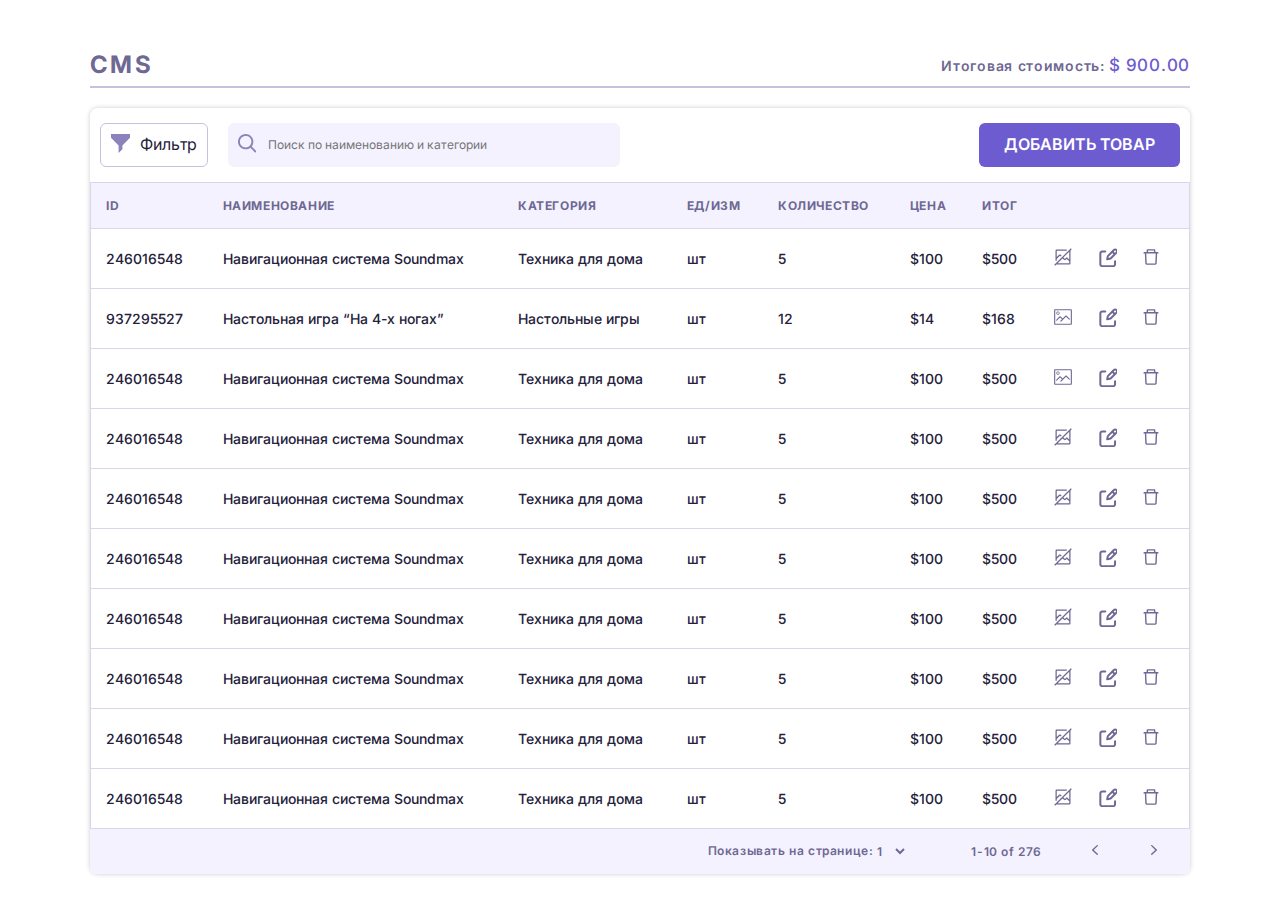
==== index.html @ dc7ff3de "add new files" ====
<!doctype html>
<html lang="ru">
<head>
  <meta charset="UTF-8">
  <meta name="viewport"
  content="width=device-width, user-scalable=no, initial-scale=1.0, maximum-scale=1.0, minimum-scale=1.0">
  <meta http-equiv="X-UA-Compatible" content="ie=edge">
	<link rel="preconnect" href="https://fonts.googleapis.com">
	<link rel="preconnect" href="https://fonts.gstatic.com" crossorigin>
	<link href="https://fonts.googleapis.com/css2?family=Inter:wght@600;700&display=swap" rel="stylesheet">
	<link rel="stylesheet" href="css/style.css">
  <title>Подготовительный урок - 4 модуль</title>
</head>
<body>
<!--Таблица------------------------------------------------------------------------>

	<div class="shell">
		<div class="shell__box">
		<div class="shell__wrapper">
			<h2 class="shell__title">CMS</h2>		
			<div class="summary__text">Итоговая стоимость: <span class="summary__cost">$ 900.00</span></div>
		</div>
		<div class="shell__line"></div>
		<div class="membrane">
			<div class="shell__control">
			<button type="button" class="shell__btn">
				<a href="#" class="shell__btn--link">
					<svg width="20" height="20" viewbox="0 0 20 20" fill="currentColor" xmlns="http://www.w3.org/2000/svg">
						<g clip-path="url(#clip0_1_62)">
						<path d="M12 12L20 4V0H0V4L8 12V20L12 16V12Z" fill="#8B83BA"/>
						</g>
						<defs>
						<clipPath id="clip0_1_62">
						<rect width="20" height="20" fill="white"/>
						</clipPath>
						</defs>
					</svg>			
				</a>
				<span class="shell__contol--text">Фильтр</span>
			</button>
			<div class="shell__search">
				<a href="#" class="shell__search--link">
					<svg width="20" height="20" viewbox="0 0 20 20" fill="currentColor" xmlns="http://www.w3.org/2000/svg">
						<path d="M13.4097 14.8822C11.7399 16.1799 9.63851 16.7922 7.53338 16.5942C5.42824 16.3963 3.47766 15.403 2.07881 13.8166C0.679961 12.2303 -0.0619809 10.1701 0.00405863 8.05565C0.0700982 5.94118 0.939153 3.9314 2.43427 2.43552C3.92939 0.939633 5.93814 0.0701341 8.05152 0.00406071C10.1649 -0.0620127 12.224 0.680308 13.8096 2.07987C15.3951 3.47944 16.3879 5.43102 16.5857 7.53723C16.7836 9.64345 16.1717 11.7459 14.8745 13.4166L19.6936 18.2201C20.1016 18.6267 20.1022 19.2872 19.695 19.6946C19.2878 20.1021 18.6273 20.1017 18.2204 19.6939L13.4201 14.8822H13.4097ZM8.31916 14.5495C9.13773 14.5495 9.94829 14.3882 10.7045 14.0748C11.4608 13.7614 12.148 13.302 12.7268 12.7229C13.3056 12.1438 13.7647 11.4563 14.078 10.6996C14.3913 9.94298 14.5525 9.13201 14.5525 8.31302C14.5525 7.49403 14.3913 6.68306 14.078 5.92641C13.7647 5.16976 13.3056 4.48225 12.7268 3.90314C12.148 3.32402 11.4608 2.86465 10.7045 2.55123C9.94829 2.23782 9.13773 2.07651 8.31916 2.07651C6.66598 2.07651 5.08051 2.73356 3.91153 3.90314C2.74256 5.07271 2.08583 6.659 2.08583 8.31302C2.08583 9.96705 2.74256 11.5533 3.91153 12.7229C5.08051 13.8925 6.66598 14.5495 8.31916 14.5495Z" fill="#8B83BA"/>
					</svg>
						
				</a>
				<input type="text" class="shell__input" placeholder="Поиск по наименованию и категории">
			</div>
		<button type="button" class="summary__button">Добавить товар</button>
		</div>
		<div class="overflow">
			<table class="table" cellpadding="15px">
				<thead>
					<tr>
						<th>ID</th>
						<th>Наименование</th>
						<th>Категория</th>
						<th>ед/изм</th>
						<th>количество</th>
						<th>цена</th>
						<th>ИТОГ</th>
						<th></th>
					</tr>
				</thead>
				<tbody>
					<tr>
						<td>246016548</td>
						<td>Навигационная система Soundmax</td>
						<td>Техника для дома</td>
						<td>шт</td>
						<td>5</td>
						<td>$100</td>
						<td>$500</td>
						<td>
						<button type="button" class="settings">
							<svg width="20" height="20" viewbox="0 0 20 20" fill="currentColor" xmlns="http://www.w3.org/2000/svg" class="svg-color">
								<path d="M18.75 2.13375L17.8663 1.25L1.25 17.8663L2.13375 18.75L3.38375 17.5H16.25C16.5814 17.4995 16.899 17.3676 17.1333 17.1333C17.3676 16.899 17.4995 16.5814 17.5 16.25V3.38375L18.75 2.13375ZM16.25 16.25H4.63375L9.50437 11.3794L10.9913 12.8663C11.2257 13.1006 11.5435 13.2322 11.875 13.2322C12.2065 13.2322 12.5243 13.1006 12.7587 12.8663L13.75 11.875L16.25 14.3731V16.25ZM16.25 12.605L14.6337 10.9888C14.3993 10.7544 14.0815 10.6228 13.75 10.6228C13.4185 10.6228 13.1007 10.7544 12.8663 10.9888L11.875 11.98L10.3894 10.4944L16.25 4.63375V12.605Z" />
								<path d="M3.75 13.75V11.875L6.875 8.75187L7.73313 9.61062L8.61812 8.72563L7.75875 7.86625C7.52434 7.63191 7.20646 7.50027 6.875 7.50027C6.54354 7.50027 6.22566 7.63191 5.99125 7.86625L3.75 10.1075V3.75H13.75V2.5H3.75C3.41858 2.50033 3.10083 2.63213 2.86648 2.86648C2.63213 3.10083 2.50033 3.41858 2.5 3.75V13.75H3.75Z"/>
							</svg>
						</button>
						<button type="button" class="settings">
							<svg width="20" height="20" viewbox="0 0 20 20" fill="none" xmlns="http://www.w3.org/2000/svg" class="svg-color">
								<g clip-path="url(#clip0_2020_14)">
								<path d="M15.5629 4.86078L17.6394 6.93629L15.5629 4.86078ZM16.8982 3.03233L11.2834 8.64709C10.9933 8.9368 10.7955 9.3059 10.7148 9.70789L10.1962 12.304L12.7923 11.7844C13.1942 11.704 13.5629 11.5069 13.8531 11.2167L19.4678 5.60196C19.6366 5.43324 19.7704 5.23293 19.8617 5.01248C19.953 4.79203 20 4.55576 20 4.31714C20 4.07853 19.953 3.84225 19.8617 3.6218C19.7704 3.40136 19.6366 3.20105 19.4678 3.03233C19.2991 2.8636 19.0988 2.72976 18.8784 2.63845C18.6579 2.54714 18.4216 2.50014 18.183 2.50014C17.9444 2.50014 17.7081 2.54714 17.4877 2.63845C17.2672 2.72976 17.0669 2.8636 16.8982 3.03233V3.03233Z" stroke="#6E6893" stroke-width="2" stroke-linecap="round" stroke-linejoin="round"/>
								<path d="M18.0394 14.2648V17.206C18.0394 17.726 17.8328 18.2248 17.4651 18.5925C17.0973 18.9602 16.5986 19.1668 16.0786 19.1668H5.29415C4.77411 19.1668 4.27537 18.9602 3.90765 18.5925C3.53993 18.2248 3.33334 17.726 3.33334 17.206V6.42157C3.33334 5.90154 3.53993 5.4028 3.90765 5.03508C4.27537 4.66735 4.77411 4.46077 5.29415 4.46077H8.23535" stroke="#6E6893" stroke-width="2" stroke-linecap="round" stroke-linejoin="round"/>
								</g>
								<defs>
								<clipPath id="clip0_2020_14">
								<rect width="20" height="20" fill="white"/>
								</clipPath>
								</defs>
								</svg>
								
						</button>
						<button type="button" class="settings">
						<svg width="20" height="20" viewbox="0 0 20 20" fill="none" xmlns="http://www.w3.org/2000/svg">
							<path d="M7.03125 3.59375H6.875C6.96094 3.59375 7.03125 3.52344 7.03125 3.4375V3.59375H12.9688V3.4375C12.9688 3.52344 13.0391 3.59375 13.125 3.59375H12.9688V5H14.375V3.4375C14.375 2.74805 13.8145 2.1875 13.125 2.1875H6.875C6.18555 2.1875 5.625 2.74805 5.625 3.4375V5H7.03125V3.59375ZM16.875 5H3.125C2.7793 5 2.5 5.2793 2.5 5.625V6.25C2.5 6.33594 2.57031 6.40625 2.65625 6.40625H3.83594L4.31836 16.6211C4.34961 17.2871 4.90039 17.8125 5.56641 17.8125H14.4336C15.1016 17.8125 15.6504 17.2891 15.6816 16.6211L16.1641 6.40625H17.3438C17.4297 6.40625 17.5 6.33594 17.5 6.25V5.625C17.5 5.2793 17.2207 5 16.875 5ZM14.2832 16.4062H5.7168L5.24414 6.40625H14.7559L14.2832 16.4062Z" fill="#6E6893"/>
						</svg>	
						</button>								
						</td>
					</tr>
					<tr>
						<td>937295527</td>
						<td>Настольная игра “На 4-х ногах”</td>
						<td>Настольные игры</td>
						<td>шт</td>
						<td>12</td>
						<td>$14</td>
						<td>$168</td>
						<td>
							<button type="button" class="settings">
								<svg width="20" height="20" viewbox="0 0 20 20" fill="currentColor" xmlns="http://www.w3.org/2000/svg" class="svg-color">
									<path d="M17.7778 2.22223H2.22223C1.92754 2.22223 1.64493 2.33929 1.43655 2.54767C1.22818 2.75604 1.11111 3.03866 1.11111 3.33334V16.6667C1.11111 16.9614 1.22818 17.244 1.43655 17.4523C1.64493 17.6607 1.92754 17.7778 2.22223 17.7778H17.7778C18.0725 17.7778 18.3551 17.6607 18.5635 17.4523C18.7718 17.244 18.8889 16.9614 18.8889 16.6667V3.33334C18.8889 3.03866 18.7718 2.75604 18.5635 2.54767C18.3551 2.33929 18.0725 2.22223 17.7778 2.22223ZM2.22223 16.6667V3.33334H17.7778V16.6667H2.22223Z"/>
									<path d="M4.95555 7.77778C5.28518 7.77778 5.60741 7.68003 5.8815 7.49689C6.15558 7.31376 6.3692 7.05346 6.49535 6.74892C6.62149 6.44437 6.6545 6.10926 6.59019 5.78596C6.52588 5.46266 6.36715 5.16569 6.13406 4.9326C5.90097 4.69951 5.604 4.54078 5.2807 4.47647C4.9574 4.41216 4.62228 4.44516 4.31774 4.57131C4.0132 4.69746 3.7529 4.91108 3.56976 5.18516C3.38663 5.45924 3.28888 5.78147 3.28888 6.11111C3.28888 6.55314 3.46447 6.97706 3.77703 7.28962C4.0896 7.60218 4.51352 7.77778 4.95555 7.77778ZM4.95555 5.22222C5.13158 5.22112 5.30399 5.27232 5.45089 5.36932C5.5978 5.46632 5.71259 5.60476 5.78072 5.76708C5.84885 5.9294 5.86725 6.1083 5.83358 6.28109C5.79992 6.45389 5.7157 6.61279 5.59161 6.73766C5.46752 6.86253 5.30915 6.94774 5.13657 6.98249C4.96399 7.01724 4.78498 6.99997 4.62223 6.93285C4.45949 6.86574 4.32033 6.75182 4.22241 6.60552C4.12449 6.45923 4.07222 6.28715 4.07221 6.11111C4.07367 5.87729 4.1672 5.65345 4.33255 5.48811C4.49789 5.32277 4.72172 5.22923 4.95555 5.22778V5.22222Z"/>
									<path d="M12.6555 8.53889L9.65555 11.5389L7.43332 9.31666C7.32923 9.21319 7.18843 9.15511 7.04166 9.15511C6.89489 9.15511 6.75408 9.21319 6.64999 9.31666L3.28888 12.7222V14.2944L7.0611 10.5222L8.88888 12.3222L6.80555 14.4056H8.33332L13.0278 9.71111L16.6667 13.3333V11.7667L13.4389 8.53889C13.3348 8.43541 13.194 8.37733 13.0472 8.37733C12.9004 8.37733 12.7596 8.43541 12.6555 8.53889Z"/>
									</svg>
									
						</button>
						<button type="button" class="settings">
							<svg width="20" height="20" viewbox="0 0 20 20" fill="none" xmlns="http://www.w3.org/2000/svg">
								<g clip-path="url(#clip0_2020_14)">
								<path d="M15.5629 4.86078L17.6394 6.93629L15.5629 4.86078ZM16.8982 3.03233L11.2834 8.64709C10.9933 8.9368 10.7955 9.3059 10.7148 9.70789L10.1962 12.304L12.7923 11.7844C13.1942 11.704 13.5629 11.5069 13.8531 11.2167L19.4678 5.60196C19.6366 5.43324 19.7704 5.23293 19.8617 5.01248C19.953 4.79203 20 4.55576 20 4.31714C20 4.07853 19.953 3.84225 19.8617 3.6218C19.7704 3.40136 19.6366 3.20105 19.4678 3.03233C19.2991 2.8636 19.0988 2.72976 18.8784 2.63845C18.6579 2.54714 18.4216 2.50014 18.183 2.50014C17.9444 2.50014 17.7081 2.54714 17.4877 2.63845C17.2672 2.72976 17.0669 2.8636 16.8982 3.03233V3.03233Z" stroke="#6E6893" stroke-width="2" stroke-linecap="round" stroke-linejoin="round"/>
								<path d="M18.0394 14.2648V17.206C18.0394 17.726 17.8328 18.2248 17.4651 18.5925C17.0973 18.9602 16.5986 19.1668 16.0786 19.1668H5.29415C4.77411 19.1668 4.27537 18.9602 3.90765 18.5925C3.53993 18.2248 3.33334 17.726 3.33334 17.206V6.42157C3.33334 5.90154 3.53993 5.4028 3.90765 5.03508C4.27537 4.66735 4.77411 4.46077 5.29415 4.46077H8.23535" stroke="#6E6893" stroke-width="2" stroke-linecap="round" stroke-linejoin="round"/>
								</g>
								<defs>
								<clipPath id="clip0_2020_14">
								<rect width="20" height="20" fill="white"/>
								</clipPath>
								</defs>
								</svg>
								
						</button>
						<button type="button" class="settings">
						<svg width="20" height="20" viewbox="0 0 20 20" fill="none" xmlns="http://www.w3.org/2000/svg">
							<path d="M7.03125 3.59375H6.875C6.96094 3.59375 7.03125 3.52344 7.03125 3.4375V3.59375H12.9688V3.4375C12.9688 3.52344 13.0391 3.59375 13.125 3.59375H12.9688V5H14.375V3.4375C14.375 2.74805 13.8145 2.1875 13.125 2.1875H6.875C6.18555 2.1875 5.625 2.74805 5.625 3.4375V5H7.03125V3.59375ZM16.875 5H3.125C2.7793 5 2.5 5.2793 2.5 5.625V6.25C2.5 6.33594 2.57031 6.40625 2.65625 6.40625H3.83594L4.31836 16.6211C4.34961 17.2871 4.90039 17.8125 5.56641 17.8125H14.4336C15.1016 17.8125 15.6504 17.2891 15.6816 16.6211L16.1641 6.40625H17.3438C17.4297 6.40625 17.5 6.33594 17.5 6.25V5.625C17.5 5.2793 17.2207 5 16.875 5ZM14.2832 16.4062H5.7168L5.24414 6.40625H14.7559L14.2832 16.4062Z" fill="#6E6893"/>
						</svg>
							
						</button>		
						</td>
					</tr>
					<tr>
						<td>246016548</td>
						<td>Навигационная система Soundmax</td>
						<td>Техника для дома</td>
						<td>шт</td>
						<td>5</td>
						<td>$100</td>
						<td>$500</td>
						<td>
						<button type="button" class="settings">
								<svg width="20" height="20" viewbox="0 0 20 20" fill="currentColor" xmlns="http://www.w3.org/2000/svg" class="svg-color">
									<path d="M17.7778 2.22223H2.22223C1.92754 2.22223 1.64493 2.33929 1.43655 2.54767C1.22818 2.75604 1.11111 3.03866 1.11111 3.33334V16.6667C1.11111 16.9614 1.22818 17.244 1.43655 17.4523C1.64493 17.6607 1.92754 17.7778 2.22223 17.7778H17.7778C18.0725 17.7778 18.3551 17.6607 18.5635 17.4523C18.7718 17.244 18.8889 16.9614 18.8889 16.6667V3.33334C18.8889 3.03866 18.7718 2.75604 18.5635 2.54767C18.3551 2.33929 18.0725 2.22223 17.7778 2.22223ZM2.22223 16.6667V3.33334H17.7778V16.6667H2.22223Z"/>
									<path d="M4.95555 7.77778C5.28518 7.77778 5.60741 7.68003 5.8815 7.49689C6.15558 7.31376 6.3692 7.05346 6.49535 6.74892C6.62149 6.44437 6.6545 6.10926 6.59019 5.78596C6.52588 5.46266 6.36715 5.16569 6.13406 4.9326C5.90097 4.69951 5.604 4.54078 5.2807 4.47647C4.9574 4.41216 4.62228 4.44516 4.31774 4.57131C4.0132 4.69746 3.7529 4.91108 3.56976 5.18516C3.38663 5.45924 3.28888 5.78147 3.28888 6.11111C3.28888 6.55314 3.46447 6.97706 3.77703 7.28962C4.0896 7.60218 4.51352 7.77778 4.95555 7.77778ZM4.95555 5.22222C5.13158 5.22112 5.30399 5.27232 5.45089 5.36932C5.5978 5.46632 5.71259 5.60476 5.78072 5.76708C5.84885 5.9294 5.86725 6.1083 5.83358 6.28109C5.79992 6.45389 5.7157 6.61279 5.59161 6.73766C5.46752 6.86253 5.30915 6.94774 5.13657 6.98249C4.96399 7.01724 4.78498 6.99997 4.62223 6.93285C4.45949 6.86574 4.32033 6.75182 4.22241 6.60552C4.12449 6.45923 4.07222 6.28715 4.07221 6.11111C4.07367 5.87729 4.1672 5.65345 4.33255 5.48811C4.49789 5.32277 4.72172 5.22923 4.95555 5.22778V5.22222Z"/>
									<path d="M12.6555 8.53889L9.65555 11.5389L7.43332 9.31666C7.32923 9.21319 7.18843 9.15511 7.04166 9.15511C6.89489 9.15511 6.75408 9.21319 6.64999 9.31666L3.28888 12.7222V14.2944L7.0611 10.5222L8.88888 12.3222L6.80555 14.4056H8.33332L13.0278 9.71111L16.6667 13.3333V11.7667L13.4389 8.53889C13.3348 8.43541 13.194 8.37733 13.0472 8.37733C12.9004 8.37733 12.7596 8.43541 12.6555 8.53889Z"/>
									</svg>
									
						</button>
						<button type="button" class="settings">
							<svg width="20" height="20" viewBox="0 0 20 20" fill="none" xmlns="http://www.w3.org/2000/svg">
								<g clip-path="url(#clip0_2020_14)">
								<path d="M15.5629 4.86078L17.6394 6.93629L15.5629 4.86078ZM16.8982 3.03233L11.2834 8.64709C10.9933 8.9368 10.7955 9.3059 10.7148 9.70789L10.1962 12.304L12.7923 11.7844C13.1942 11.704 13.5629 11.5069 13.8531 11.2167L19.4678 5.60196C19.6366 5.43324 19.7704 5.23293 19.8617 5.01248C19.953 4.79203 20 4.55576 20 4.31714C20 4.07853 19.953 3.84225 19.8617 3.6218C19.7704 3.40136 19.6366 3.20105 19.4678 3.03233C19.2991 2.8636 19.0988 2.72976 18.8784 2.63845C18.6579 2.54714 18.4216 2.50014 18.183 2.50014C17.9444 2.50014 17.7081 2.54714 17.4877 2.63845C17.2672 2.72976 17.0669 2.8636 16.8982 3.03233V3.03233Z" stroke="#6E6893" stroke-width="2" stroke-linecap="round" stroke-linejoin="round"/>
								<path d="M18.0394 14.2648V17.206C18.0394 17.726 17.8328 18.2248 17.4651 18.5925C17.0973 18.9602 16.5986 19.1668 16.0786 19.1668H5.29415C4.77411 19.1668 4.27537 18.9602 3.90765 18.5925C3.53993 18.2248 3.33334 17.726 3.33334 17.206V6.42157C3.33334 5.90154 3.53993 5.4028 3.90765 5.03508C4.27537 4.66735 4.77411 4.46077 5.29415 4.46077H8.23535" stroke="#6E6893" stroke-width="2" stroke-linecap="round" stroke-linejoin="round"/>
								</g>
								<defs>
								<clipPath id="clip0_2020_14">
								<rect width="20" height="20" fill="white"/>
								</clipPath>
								</defs>
								</svg>
								
						</button>
						<button type="button" class="settings">
						<svg width="20" height="20" viewBox="0 0 20 20" fill="none" xmlns="http://www.w3.org/2000/svg">
							<path d="M7.03125 3.59375H6.875C6.96094 3.59375 7.03125 3.52344 7.03125 3.4375V3.59375H12.9688V3.4375C12.9688 3.52344 13.0391 3.59375 13.125 3.59375H12.9688V5H14.375V3.4375C14.375 2.74805 13.8145 2.1875 13.125 2.1875H6.875C6.18555 2.1875 5.625 2.74805 5.625 3.4375V5H7.03125V3.59375ZM16.875 5H3.125C2.7793 5 2.5 5.2793 2.5 5.625V6.25C2.5 6.33594 2.57031 6.40625 2.65625 6.40625H3.83594L4.31836 16.6211C4.34961 17.2871 4.90039 17.8125 5.56641 17.8125H14.4336C15.1016 17.8125 15.6504 17.2891 15.6816 16.6211L16.1641 6.40625H17.3438C17.4297 6.40625 17.5 6.33594 17.5 6.25V5.625C17.5 5.2793 17.2207 5 16.875 5ZM14.2832 16.4062H5.7168L5.24414 6.40625H14.7559L14.2832 16.4062Z" fill="#6E6893"/>
						</svg>
							
						</button>									
						</td>
					</tr>
					<tr>
						<td>246016548</td>
						<td>Навигационная система Soundmax</td>
						<td>Техника для дома</td>
						<td>шт</td>
						<td>5</td>
						<td>$100</td>
						<td>$500</td>
						<td>
							<button type="button" class="settings">
								<svg width="20" height="20" viewbox="0 0 20 20" fill="currentColor" xmlns="http://www.w3.org/2000/svg" class="svg-color">
									<path d="M18.75 2.13375L17.8663 1.25L1.25 17.8663L2.13375 18.75L3.38375 17.5H16.25C16.5814 17.4995 16.899 17.3676 17.1333 17.1333C17.3676 16.899 17.4995 16.5814 17.5 16.25V3.38375L18.75 2.13375ZM16.25 16.25H4.63375L9.50437 11.3794L10.9913 12.8663C11.2257 13.1006 11.5435 13.2322 11.875 13.2322C12.2065 13.2322 12.5243 13.1006 12.7587 12.8663L13.75 11.875L16.25 14.3731V16.25ZM16.25 12.605L14.6337 10.9888C14.3993 10.7544 14.0815 10.6228 13.75 10.6228C13.4185 10.6228 13.1007 10.7544 12.8663 10.9888L11.875 11.98L10.3894 10.4944L16.25 4.63375V12.605Z"/>
									<path d="M3.75 13.75V11.875L6.875 8.75187L7.73313 9.61062L8.61812 8.72563L7.75875 7.86625C7.52434 7.63191 7.20646 7.50027 6.875 7.50027C6.54354 7.50027 6.22566 7.63191 5.99125 7.86625L3.75 10.1075V3.75H13.75V2.5H3.75C3.41858 2.50033 3.10083 2.63213 2.86648 2.86648C2.63213 3.10083 2.50033 3.41858 2.5 3.75V13.75H3.75Z"/>
								</svg>
						</button>
						<button type="button" class="settings">
							<svg width="20" height="20" viewBox="0 0 20 20" fill="none" xmlns="http://www.w3.org/2000/svg">
								<g clip-path="url(#clip0_2020_14)">
								<path d="M15.5629 4.86078L17.6394 6.93629L15.5629 4.86078ZM16.8982 3.03233L11.2834 8.64709C10.9933 8.9368 10.7955 9.3059 10.7148 9.70789L10.1962 12.304L12.7923 11.7844C13.1942 11.704 13.5629 11.5069 13.8531 11.2167L19.4678 5.60196C19.6366 5.43324 19.7704 5.23293 19.8617 5.01248C19.953 4.79203 20 4.55576 20 4.31714C20 4.07853 19.953 3.84225 19.8617 3.6218C19.7704 3.40136 19.6366 3.20105 19.4678 3.03233C19.2991 2.8636 19.0988 2.72976 18.8784 2.63845C18.6579 2.54714 18.4216 2.50014 18.183 2.50014C17.9444 2.50014 17.7081 2.54714 17.4877 2.63845C17.2672 2.72976 17.0669 2.8636 16.8982 3.03233V3.03233Z" stroke="#6E6893" stroke-width="2" stroke-linecap="round" stroke-linejoin="round"/>
								<path d="M18.0394 14.2648V17.206C18.0394 17.726 17.8328 18.2248 17.4651 18.5925C17.0973 18.9602 16.5986 19.1668 16.0786 19.1668H5.29415C4.77411 19.1668 4.27537 18.9602 3.90765 18.5925C3.53993 18.2248 3.33334 17.726 3.33334 17.206V6.42157C3.33334 5.90154 3.53993 5.4028 3.90765 5.03508C4.27537 4.66735 4.77411 4.46077 5.29415 4.46077H8.23535" stroke="#6E6893" stroke-width="2" stroke-linecap="round" stroke-linejoin="round"/>
								</g>
								<defs>
								<clipPath id="clip0_2020_14">
								<rect width="20" height="20" fill="white"/>
								</clipPath>
								</defs>
								</svg>
								
						</button>
						<button type="button" class="settings">
						<svg width="20" height="20" viewBox="0 0 20 20" fill="none" xmlns="http://www.w3.org/2000/svg">
							<path d="M7.03125 3.59375H6.875C6.96094 3.59375 7.03125 3.52344 7.03125 3.4375V3.59375H12.9688V3.4375C12.9688 3.52344 13.0391 3.59375 13.125 3.59375H12.9688V5H14.375V3.4375C14.375 2.74805 13.8145 2.1875 13.125 2.1875H6.875C6.18555 2.1875 5.625 2.74805 5.625 3.4375V5H7.03125V3.59375ZM16.875 5H3.125C2.7793 5 2.5 5.2793 2.5 5.625V6.25C2.5 6.33594 2.57031 6.40625 2.65625 6.40625H3.83594L4.31836 16.6211C4.34961 17.2871 4.90039 17.8125 5.56641 17.8125H14.4336C15.1016 17.8125 15.6504 17.2891 15.6816 16.6211L16.1641 6.40625H17.3438C17.4297 6.40625 17.5 6.33594 17.5 6.25V5.625C17.5 5.2793 17.2207 5 16.875 5ZM14.2832 16.4062H5.7168L5.24414 6.40625H14.7559L14.2832 16.4062Z" fill="#6E6893"/>
						</svg>
							
						</button>							
						</td>
					</tr>
					<tr>
						<td>246016548</td>
						<td>Навигационная система Soundmax</td>
						<td>Техника для дома</td>
						<td>шт</td>
						<td>5</td>
						<td>$100</td>
						<td>$500</td>
						<td>
							<button type="button" class="settings">
								<svg width="20" height="20" viewBox="0 0 20 20" fill="currentColor" xmlns="http://www.w3.org/2000/svg" class="svg-color">
									<path d="M18.75 2.13375L17.8663 1.25L1.25 17.8663L2.13375 18.75L3.38375 17.5H16.25C16.5814 17.4995 16.899 17.3676 17.1333 17.1333C17.3676 16.899 17.4995 16.5814 17.5 16.25V3.38375L18.75 2.13375ZM16.25 16.25H4.63375L9.50437 11.3794L10.9913 12.8663C11.2257 13.1006 11.5435 13.2322 11.875 13.2322C12.2065 13.2322 12.5243 13.1006 12.7587 12.8663L13.75 11.875L16.25 14.3731V16.25ZM16.25 12.605L14.6337 10.9888C14.3993 10.7544 14.0815 10.6228 13.75 10.6228C13.4185 10.6228 13.1007 10.7544 12.8663 10.9888L11.875 11.98L10.3894 10.4944L16.25 4.63375V12.605Z"/>
									<path d="M3.75 13.75V11.875L6.875 8.75187L7.73313 9.61062L8.61812 8.72563L7.75875 7.86625C7.52434 7.63191 7.20646 7.50027 6.875 7.50027C6.54354 7.50027 6.22566 7.63191 5.99125 7.86625L3.75 10.1075V3.75H13.75V2.5H3.75C3.41858 2.50033 3.10083 2.63213 2.86648 2.86648C2.63213 3.10083 2.50033 3.41858 2.5 3.75V13.75H3.75Z"/>
								</svg>
						</button>
						<button type="button" class="settings">
							<svg width="20" height="20" viewBox="0 0 20 20" fill="none" xmlns="http://www.w3.org/2000/svg">
								<g clip-path="url(#clip0_2020_14)">
								<path d="M15.5629 4.86078L17.6394 6.93629L15.5629 4.86078ZM16.8982 3.03233L11.2834 8.64709C10.9933 8.9368 10.7955 9.3059 10.7148 9.70789L10.1962 12.304L12.7923 11.7844C13.1942 11.704 13.5629 11.5069 13.8531 11.2167L19.4678 5.60196C19.6366 5.43324 19.7704 5.23293 19.8617 5.01248C19.953 4.79203 20 4.55576 20 4.31714C20 4.07853 19.953 3.84225 19.8617 3.6218C19.7704 3.40136 19.6366 3.20105 19.4678 3.03233C19.2991 2.8636 19.0988 2.72976 18.8784 2.63845C18.6579 2.54714 18.4216 2.50014 18.183 2.50014C17.9444 2.50014 17.7081 2.54714 17.4877 2.63845C17.2672 2.72976 17.0669 2.8636 16.8982 3.03233V3.03233Z" stroke="#6E6893" stroke-width="2" stroke-linecap="round" stroke-linejoin="round"/>
								<path d="M18.0394 14.2648V17.206C18.0394 17.726 17.8328 18.2248 17.4651 18.5925C17.0973 18.9602 16.5986 19.1668 16.0786 19.1668H5.29415C4.77411 19.1668 4.27537 18.9602 3.90765 18.5925C3.53993 18.2248 3.33334 17.726 3.33334 17.206V6.42157C3.33334 5.90154 3.53993 5.4028 3.90765 5.03508C4.27537 4.66735 4.77411 4.46077 5.29415 4.46077H8.23535" stroke="#6E6893" stroke-width="2" stroke-linecap="round" stroke-linejoin="round"/>
								</g>
								<defs>
								<clipPath id="clip0_2020_14">
								<rect width="20" height="20" fill="white"/>
								</clipPath>
								</defs>
								</svg>
								
						</button>
						<button type="button" class="settings">
						<svg width="20" height="20" viewBox="0 0 20 20" fill="none" xmlns="http://www.w3.org/2000/svg">
							<path d="M7.03125 3.59375H6.875C6.96094 3.59375 7.03125 3.52344 7.03125 3.4375V3.59375H12.9688V3.4375C12.9688 3.52344 13.0391 3.59375 13.125 3.59375H12.9688V5H14.375V3.4375C14.375 2.74805 13.8145 2.1875 13.125 2.1875H6.875C6.18555 2.1875 5.625 2.74805 5.625 3.4375V5H7.03125V3.59375ZM16.875 5H3.125C2.7793 5 2.5 5.2793 2.5 5.625V6.25C2.5 6.33594 2.57031 6.40625 2.65625 6.40625H3.83594L4.31836 16.6211C4.34961 17.2871 4.90039 17.8125 5.56641 17.8125H14.4336C15.1016 17.8125 15.6504 17.2891 15.6816 16.6211L16.1641 6.40625H17.3438C17.4297 6.40625 17.5 6.33594 17.5 6.25V5.625C17.5 5.2793 17.2207 5 16.875 5ZM14.2832 16.4062H5.7168L5.24414 6.40625H14.7559L14.2832 16.4062Z" fill="#6E6893"/>
						</svg>
							
						</button>						
						</td>
					</tr>
					<tr>
						<td>246016548</td>
						<td>Навигационная система Soundmax</td>
						<td>Техника для дома</td>
						<td>шт</td>
						<td>5</td>
						<td>$100</td>
						<td>$500</td>
						<td>
							<button type="button" class="settings">
								<svg width="20" height="20" viewbox="0 0 20 20" fill="currentColor" xmlns="http://www.w3.org/2000/svg" class="svg-color">
									<path d="M18.75 2.13375L17.8663 1.25L1.25 17.8663L2.13375 18.75L3.38375 17.5H16.25C16.5814 17.4995 16.899 17.3676 17.1333 17.1333C17.3676 16.899 17.4995 16.5814 17.5 16.25V3.38375L18.75 2.13375ZM16.25 16.25H4.63375L9.50437 11.3794L10.9913 12.8663C11.2257 13.1006 11.5435 13.2322 11.875 13.2322C12.2065 13.2322 12.5243 13.1006 12.7587 12.8663L13.75 11.875L16.25 14.3731V16.25ZM16.25 12.605L14.6337 10.9888C14.3993 10.7544 14.0815 10.6228 13.75 10.6228C13.4185 10.6228 13.1007 10.7544 12.8663 10.9888L11.875 11.98L10.3894 10.4944L16.25 4.63375V12.605Z"/>
									<path d="M3.75 13.75V11.875L6.875 8.75187L7.73313 9.61062L8.61812 8.72563L7.75875 7.86625C7.52434 7.63191 7.20646 7.50027 6.875 7.50027C6.54354 7.50027 6.22566 7.63191 5.99125 7.86625L3.75 10.1075V3.75H13.75V2.5H3.75C3.41858 2.50033 3.10083 2.63213 2.86648 2.86648C2.63213 3.10083 2.50033 3.41858 2.5 3.75V13.75H3.75Z"/>
								</svg>
						</button>
						<button type="button" class="settings">
							<svg width="20" height="20" viewBox="0 0 20 20" fill="none" xmlns="http://www.w3.org/2000/svg">
								<g clip-path="url(#clip0_2020_14)">
								<path d="M15.5629 4.86078L17.6394 6.93629L15.5629 4.86078ZM16.8982 3.03233L11.2834 8.64709C10.9933 8.9368 10.7955 9.3059 10.7148 9.70789L10.1962 12.304L12.7923 11.7844C13.1942 11.704 13.5629 11.5069 13.8531 11.2167L19.4678 5.60196C19.6366 5.43324 19.7704 5.23293 19.8617 5.01248C19.953 4.79203 20 4.55576 20 4.31714C20 4.07853 19.953 3.84225 19.8617 3.6218C19.7704 3.40136 19.6366 3.20105 19.4678 3.03233C19.2991 2.8636 19.0988 2.72976 18.8784 2.63845C18.6579 2.54714 18.4216 2.50014 18.183 2.50014C17.9444 2.50014 17.7081 2.54714 17.4877 2.63845C17.2672 2.72976 17.0669 2.8636 16.8982 3.03233V3.03233Z" stroke="#6E6893" stroke-width="2" stroke-linecap="round" stroke-linejoin="round"/>
								<path d="M18.0394 14.2648V17.206C18.0394 17.726 17.8328 18.2248 17.4651 18.5925C17.0973 18.9602 16.5986 19.1668 16.0786 19.1668H5.29415C4.77411 19.1668 4.27537 18.9602 3.90765 18.5925C3.53993 18.2248 3.33334 17.726 3.33334 17.206V6.42157C3.33334 5.90154 3.53993 5.4028 3.90765 5.03508C4.27537 4.66735 4.77411 4.46077 5.29415 4.46077H8.23535" stroke="#6E6893" stroke-width="2" stroke-linecap="round" stroke-linejoin="round"/>
								</g>
								<defs>
								<clipPath id="clip0_2020_14">
								<rect width="20" height="20" fill="white"/>
								</clipPath>
								</defs>
								</svg>
								
						</button>
						<button type="button" class="settings">
						<svg width="20" height="20" viewBox="0 0 20 20" fill="none" xmlns="http://www.w3.org/2000/svg">
							<path d="M7.03125 3.59375H6.875C6.96094 3.59375 7.03125 3.52344 7.03125 3.4375V3.59375H12.9688V3.4375C12.9688 3.52344 13.0391 3.59375 13.125 3.59375H12.9688V5H14.375V3.4375C14.375 2.74805 13.8145 2.1875 13.125 2.1875H6.875C6.18555 2.1875 5.625 2.74805 5.625 3.4375V5H7.03125V3.59375ZM16.875 5H3.125C2.7793 5 2.5 5.2793 2.5 5.625V6.25C2.5 6.33594 2.57031 6.40625 2.65625 6.40625H3.83594L4.31836 16.6211C4.34961 17.2871 4.90039 17.8125 5.56641 17.8125H14.4336C15.1016 17.8125 15.6504 17.2891 15.6816 16.6211L16.1641 6.40625H17.3438C17.4297 6.40625 17.5 6.33594 17.5 6.25V5.625C17.5 5.2793 17.2207 5 16.875 5ZM14.2832 16.4062H5.7168L5.24414 6.40625H14.7559L14.2832 16.4062Z" fill="#6E6893"/>
						</svg>
							
						</button>						
						</td>
					</tr>
					<tr>
						<td>246016548</td>
						<td>Навигационная система Soundmax</td>
						<td>Техника для дома</td>
						<td>шт</td>
						<td>5</td>
						<td>$100</td>
						<td>$500</td>
						<td>
							<button type="button" class="settings">
								<svg width="20" height="20" viewbox="0 0 20 20" fill="currentColor" xmlns="http://www.w3.org/2000/svg" class="svg-color">
									<path d="M18.75 2.13375L17.8663 1.25L1.25 17.8663L2.13375 18.75L3.38375 17.5H16.25C16.5814 17.4995 16.899 17.3676 17.1333 17.1333C17.3676 16.899 17.4995 16.5814 17.5 16.25V3.38375L18.75 2.13375ZM16.25 16.25H4.63375L9.50437 11.3794L10.9913 12.8663C11.2257 13.1006 11.5435 13.2322 11.875 13.2322C12.2065 13.2322 12.5243 13.1006 12.7587 12.8663L13.75 11.875L16.25 14.3731V16.25ZM16.25 12.605L14.6337 10.9888C14.3993 10.7544 14.0815 10.6228 13.75 10.6228C13.4185 10.6228 13.1007 10.7544 12.8663 10.9888L11.875 11.98L10.3894 10.4944L16.25 4.63375V12.605Z"/>
									<path d="M3.75 13.75V11.875L6.875 8.75187L7.73313 9.61062L8.61812 8.72563L7.75875 7.86625C7.52434 7.63191 7.20646 7.50027 6.875 7.50027C6.54354 7.50027 6.22566 7.63191 5.99125 7.86625L3.75 10.1075V3.75H13.75V2.5H3.75C3.41858 2.50033 3.10083 2.63213 2.86648 2.86648C2.63213 3.10083 2.50033 3.41858 2.5 3.75V13.75H3.75Z"/>
								</svg>
						</button>
						<button type="button" class="settings">
							<svg width="20" height="20" viewBox="0 0 20 20" fill="none" xmlns="http://www.w3.org/2000/svg">
								<g clip-path="url(#clip0_2020_14)">
								<path d="M15.5629 4.86078L17.6394 6.93629L15.5629 4.86078ZM16.8982 3.03233L11.2834 8.64709C10.9933 8.9368 10.7955 9.3059 10.7148 9.70789L10.1962 12.304L12.7923 11.7844C13.1942 11.704 13.5629 11.5069 13.8531 11.2167L19.4678 5.60196C19.6366 5.43324 19.7704 5.23293 19.8617 5.01248C19.953 4.79203 20 4.55576 20 4.31714C20 4.07853 19.953 3.84225 19.8617 3.6218C19.7704 3.40136 19.6366 3.20105 19.4678 3.03233C19.2991 2.8636 19.0988 2.72976 18.8784 2.63845C18.6579 2.54714 18.4216 2.50014 18.183 2.50014C17.9444 2.50014 17.7081 2.54714 17.4877 2.63845C17.2672 2.72976 17.0669 2.8636 16.8982 3.03233V3.03233Z" stroke="#6E6893" stroke-width="2" stroke-linecap="round" stroke-linejoin="round"/>
								<path d="M18.0394 14.2648V17.206C18.0394 17.726 17.8328 18.2248 17.4651 18.5925C17.0973 18.9602 16.5986 19.1668 16.0786 19.1668H5.29415C4.77411 19.1668 4.27537 18.9602 3.90765 18.5925C3.53993 18.2248 3.33334 17.726 3.33334 17.206V6.42157C3.33334 5.90154 3.53993 5.4028 3.90765 5.03508C4.27537 4.66735 4.77411 4.46077 5.29415 4.46077H8.23535" stroke="#6E6893" stroke-width="2" stroke-linecap="round" stroke-linejoin="round"/>
								</g>
								<defs>
								<clipPath id="clip0_2020_14">
								<rect width="20" height="20" fill="white"/>
								</clipPath>
								</defs>
								</svg>
								
						</button>
						<button type="button" class="settings">
						<svg width="20" height="20" viewBox="0 0 20 20" fill="none" xmlns="http://www.w3.org/2000/svg">
							<path d="M7.03125 3.59375H6.875C6.96094 3.59375 7.03125 3.52344 7.03125 3.4375V3.59375H12.9688V3.4375C12.9688 3.52344 13.0391 3.59375 13.125 3.59375H12.9688V5H14.375V3.4375C14.375 2.74805 13.8145 2.1875 13.125 2.1875H6.875C6.18555 2.1875 5.625 2.74805 5.625 3.4375V5H7.03125V3.59375ZM16.875 5H3.125C2.7793 5 2.5 5.2793 2.5 5.625V6.25C2.5 6.33594 2.57031 6.40625 2.65625 6.40625H3.83594L4.31836 16.6211C4.34961 17.2871 4.90039 17.8125 5.56641 17.8125H14.4336C15.1016 17.8125 15.6504 17.2891 15.6816 16.6211L16.1641 6.40625H17.3438C17.4297 6.40625 17.5 6.33594 17.5 6.25V5.625C17.5 5.2793 17.2207 5 16.875 5ZM14.2832 16.4062H5.7168L5.24414 6.40625H14.7559L14.2832 16.4062Z" fill="#6E6893"/>
						</svg>
							
						</button>		
						</td>
					</tr>
					<tr>
						<td>246016548</td>
						<td>Навигационная система Soundmax</td>
						<td>Техника для дома</td>
						<td>шт</td>
						<td>5</td>
						<td>$100</td>
						<td>$500</td>
						<td>
							<button type="button" class="settings">
								<svg width="20" height="20" viewbox="0 0 20 20" fill="currentColor" xmlns="http://www.w3.org/2000/svg" class="svg-color">
									<path d="M18.75 2.13375L17.8663 1.25L1.25 17.8663L2.13375 18.75L3.38375 17.5H16.25C16.5814 17.4995 16.899 17.3676 17.1333 17.1333C17.3676 16.899 17.4995 16.5814 17.5 16.25V3.38375L18.75 2.13375ZM16.25 16.25H4.63375L9.50437 11.3794L10.9913 12.8663C11.2257 13.1006 11.5435 13.2322 11.875 13.2322C12.2065 13.2322 12.5243 13.1006 12.7587 12.8663L13.75 11.875L16.25 14.3731V16.25ZM16.25 12.605L14.6337 10.9888C14.3993 10.7544 14.0815 10.6228 13.75 10.6228C13.4185 10.6228 13.1007 10.7544 12.8663 10.9888L11.875 11.98L10.3894 10.4944L16.25 4.63375V12.605Z"/>
									<path d="M3.75 13.75V11.875L6.875 8.75187L7.73313 9.61062L8.61812 8.72563L7.75875 7.86625C7.52434 7.63191 7.20646 7.50027 6.875 7.50027C6.54354 7.50027 6.22566 7.63191 5.99125 7.86625L3.75 10.1075V3.75H13.75V2.5H3.75C3.41858 2.50033 3.10083 2.63213 2.86648 2.86648C2.63213 3.10083 2.50033 3.41858 2.5 3.75V13.75H3.75Z"/>
								</svg>
						</button>
						<button type="button" class="settings">
							<svg width="20" height="20" viewBox="0 0 20 20" fill="none" xmlns="http://www.w3.org/2000/svg">
								<g clip-path="url(#clip0_2020_14)">
								<path d="M15.5629 4.86078L17.6394 6.93629L15.5629 4.86078ZM16.8982 3.03233L11.2834 8.64709C10.9933 8.9368 10.7955 9.3059 10.7148 9.70789L10.1962 12.304L12.7923 11.7844C13.1942 11.704 13.5629 11.5069 13.8531 11.2167L19.4678 5.60196C19.6366 5.43324 19.7704 5.23293 19.8617 5.01248C19.953 4.79203 20 4.55576 20 4.31714C20 4.07853 19.953 3.84225 19.8617 3.6218C19.7704 3.40136 19.6366 3.20105 19.4678 3.03233C19.2991 2.8636 19.0988 2.72976 18.8784 2.63845C18.6579 2.54714 18.4216 2.50014 18.183 2.50014C17.9444 2.50014 17.7081 2.54714 17.4877 2.63845C17.2672 2.72976 17.0669 2.8636 16.8982 3.03233V3.03233Z" stroke="#6E6893" stroke-width="2" stroke-linecap="round" stroke-linejoin="round"/>
								<path d="M18.0394 14.2648V17.206C18.0394 17.726 17.8328 18.2248 17.4651 18.5925C17.0973 18.9602 16.5986 19.1668 16.0786 19.1668H5.29415C4.77411 19.1668 4.27537 18.9602 3.90765 18.5925C3.53993 18.2248 3.33334 17.726 3.33334 17.206V6.42157C3.33334 5.90154 3.53993 5.4028 3.90765 5.03508C4.27537 4.66735 4.77411 4.46077 5.29415 4.46077H8.23535" stroke="#6E6893" stroke-width="2" stroke-linecap="round" stroke-linejoin="round"/>
								</g>
								<defs>
								<clipPath id="clip0_2020_14">
								<rect width="20" height="20" fill="white"/>
								</clipPath>
								</defs>
								</svg>
								
						</button>
						<button type="button" class="settings">
						<svg width="20" height="20" viewBox="0 0 20 20" fill="none" xmlns="http://www.w3.org/2000/svg">
							<path d="M7.03125 3.59375H6.875C6.96094 3.59375 7.03125 3.52344 7.03125 3.4375V3.59375H12.9688V3.4375C12.9688 3.52344 13.0391 3.59375 13.125 3.59375H12.9688V5H14.375V3.4375C14.375 2.74805 13.8145 2.1875 13.125 2.1875H6.875C6.18555 2.1875 5.625 2.74805 5.625 3.4375V5H7.03125V3.59375ZM16.875 5H3.125C2.7793 5 2.5 5.2793 2.5 5.625V6.25C2.5 6.33594 2.57031 6.40625 2.65625 6.40625H3.83594L4.31836 16.6211C4.34961 17.2871 4.90039 17.8125 5.56641 17.8125H14.4336C15.1016 17.8125 15.6504 17.2891 15.6816 16.6211L16.1641 6.40625H17.3438C17.4297 6.40625 17.5 6.33594 17.5 6.25V5.625C17.5 5.2793 17.2207 5 16.875 5ZM14.2832 16.4062H5.7168L5.24414 6.40625H14.7559L14.2832 16.4062Z" fill="#6E6893"/>
						</svg>
							
						</button>						
						</td>
					</tr>
					<tr>
						<td>246016548</td>
						<td>Навигационная система Soundmax</td>
						<td>Техника для дома</td>
						<td>шт</td>
						<td>5</td>
						<td>$100</td>
						<td>$500</td>
						<td>
							<button type="button" class="settings">
								<svg width="20" height="20" viewBox="0 0 20 20" fill="currentColor" xmlns="http://www.w3.org/2000/svg" class="svg-color">
									<path d="M18.75 2.13375L17.8663 1.25L1.25 17.8663L2.13375 18.75L3.38375 17.5H16.25C16.5814 17.4995 16.899 17.3676 17.1333 17.1333C17.3676 16.899 17.4995 16.5814 17.5 16.25V3.38375L18.75 2.13375ZM16.25 16.25H4.63375L9.50437 11.3794L10.9913 12.8663C11.2257 13.1006 11.5435 13.2322 11.875 13.2322C12.2065 13.2322 12.5243 13.1006 12.7587 12.8663L13.75 11.875L16.25 14.3731V16.25ZM16.25 12.605L14.6337 10.9888C14.3993 10.7544 14.0815 10.6228 13.75 10.6228C13.4185 10.6228 13.1007 10.7544 12.8663 10.9888L11.875 11.98L10.3894 10.4944L16.25 4.63375V12.605Z"/>
									<path d="M3.75 13.75V11.875L6.875 8.75187L7.73313 9.61062L8.61812 8.72563L7.75875 7.86625C7.52434 7.63191 7.20646 7.50027 6.875 7.50027C6.54354 7.50027 6.22566 7.63191 5.99125 7.86625L3.75 10.1075V3.75H13.75V2.5H3.75C3.41858 2.50033 3.10083 2.63213 2.86648 2.86648C2.63213 3.10083 2.50033 3.41858 2.5 3.75V13.75H3.75Z"/>
								</svg>
						</button>
						<button type="button" class="settings">
							<svg width="20" height="20" viewBox="0 0 20 20" fill="none" xmlns="http://www.w3.org/2000/svg">
								<g clip-path="url(#clip0_2020_14)">
								<path d="M15.5629 4.86078L17.6394 6.93629L15.5629 4.86078ZM16.8982 3.03233L11.2834 8.64709C10.9933 8.9368 10.7955 9.3059 10.7148 9.70789L10.1962 12.304L12.7923 11.7844C13.1942 11.704 13.5629 11.5069 13.8531 11.2167L19.4678 5.60196C19.6366 5.43324 19.7704 5.23293 19.8617 5.01248C19.953 4.79203 20 4.55576 20 4.31714C20 4.07853 19.953 3.84225 19.8617 3.6218C19.7704 3.40136 19.6366 3.20105 19.4678 3.03233C19.2991 2.8636 19.0988 2.72976 18.8784 2.63845C18.6579 2.54714 18.4216 2.50014 18.183 2.50014C17.9444 2.50014 17.7081 2.54714 17.4877 2.63845C17.2672 2.72976 17.0669 2.8636 16.8982 3.03233V3.03233Z" stroke="#6E6893" stroke-width="2" stroke-linecap="round" stroke-linejoin="round"/>
								<path d="M18.0394 14.2648V17.206C18.0394 17.726 17.8328 18.2248 17.4651 18.5925C17.0973 18.9602 16.5986 19.1668 16.0786 19.1668H5.29415C4.77411 19.1668 4.27537 18.9602 3.90765 18.5925C3.53993 18.2248 3.33334 17.726 3.33334 17.206V6.42157C3.33334 5.90154 3.53993 5.4028 3.90765 5.03508C4.27537 4.66735 4.77411 4.46077 5.29415 4.46077H8.23535" stroke="#6E6893" stroke-width="2" stroke-linecap="round" stroke-linejoin="round"/>
								</g>
								<defs>
								<clipPath id="clip0_2020_14">
								<rect width="20" height="20" fill="white"/>
								</clipPath>
								</defs>
								</svg>
								
						</button>
						<button type="button" class="settings">
						<svg width="20" height="20" viewBox="0 0 20 20" fill="none" xmlns="http://www.w3.org/2000/svg">
							<path d="M7.03125 3.59375H6.875C6.96094 3.59375 7.03125 3.52344 7.03125 3.4375V3.59375H12.9688V3.4375C12.9688 3.52344 13.0391 3.59375 13.125 3.59375H12.9688V5H14.375V3.4375C14.375 2.74805 13.8145 2.1875 13.125 2.1875H6.875C6.18555 2.1875 5.625 2.74805 5.625 3.4375V5H7.03125V3.59375ZM16.875 5H3.125C2.7793 5 2.5 5.2793 2.5 5.625V6.25C2.5 6.33594 2.57031 6.40625 2.65625 6.40625H3.83594L4.31836 16.6211C4.34961 17.2871 4.90039 17.8125 5.56641 17.8125H14.4336C15.1016 17.8125 15.6504 17.2891 15.6816 16.6211L16.1641 6.40625H17.3438C17.4297 6.40625 17.5 6.33594 17.5 6.25V5.625C17.5 5.2793 17.2207 5 16.875 5ZM14.2832 16.4062H5.7168L5.24414 6.40625H14.7559L14.2832 16.4062Z" fill="#6E6893"/>
						</svg>
							
						</button>						
						</td>
					</tr>
					<tr>
						<td>246016548</td>
						<td>Навигационная система Soundmax</td>
						<td>Техника для дома</td>
						<td>шт</td>
						<td>5</td>
						<td>$100</td>
						<td>$500</td>
						<td>
							<button type="button" class="settings">
								<svg width="20" height="20" viewbox="0 0 20 20" fill="currentColor" xmlns="http://www.w3.org/2000/svg" class="svg-color">
									<path d="M18.75 2.13375L17.8663 1.25L1.25 17.8663L2.13375 18.75L3.38375 17.5H16.25C16.5814 17.4995 16.899 17.3676 17.1333 17.1333C17.3676 16.899 17.4995 16.5814 17.5 16.25V3.38375L18.75 2.13375ZM16.25 16.25H4.63375L9.50437 11.3794L10.9913 12.8663C11.2257 13.1006 11.5435 13.2322 11.875 13.2322C12.2065 13.2322 12.5243 13.1006 12.7587 12.8663L13.75 11.875L16.25 14.3731V16.25ZM16.25 12.605L14.6337 10.9888C14.3993 10.7544 14.0815 10.6228 13.75 10.6228C13.4185 10.6228 13.1007 10.7544 12.8663 10.9888L11.875 11.98L10.3894 10.4944L16.25 4.63375V12.605Z"/>
									<path d="M3.75 13.75V11.875L6.875 8.75187L7.73313 9.61062L8.61812 8.72563L7.75875 7.86625C7.52434 7.63191 7.20646 7.50027 6.875 7.50027C6.54354 7.50027 6.22566 7.63191 5.99125 7.86625L3.75 10.1075V3.75H13.75V2.5H3.75C3.41858 2.50033 3.10083 2.63213 2.86648 2.86648C2.63213 3.10083 2.50033 3.41858 2.5 3.75V13.75H3.75Z"/>
								</svg>
						</button>
						<button type="button" class="settings">
							<svg width="20" height="20" viewBox="0 0 20 20" fill="none" xmlns="http://www.w3.org/2000/svg">
								<g clip-path="url(#clip0_2020_14)">
								<path d="M15.5629 4.86078L17.6394 6.93629L15.5629 4.86078ZM16.8982 3.03233L11.2834 8.64709C10.9933 8.9368 10.7955 9.3059 10.7148 9.70789L10.1962 12.304L12.7923 11.7844C13.1942 11.704 13.5629 11.5069 13.8531 11.2167L19.4678 5.60196C19.6366 5.43324 19.7704 5.23293 19.8617 5.01248C19.953 4.79203 20 4.55576 20 4.31714C20 4.07853 19.953 3.84225 19.8617 3.6218C19.7704 3.40136 19.6366 3.20105 19.4678 3.03233C19.2991 2.8636 19.0988 2.72976 18.8784 2.63845C18.6579 2.54714 18.4216 2.50014 18.183 2.50014C17.9444 2.50014 17.7081 2.54714 17.4877 2.63845C17.2672 2.72976 17.0669 2.8636 16.8982 3.03233V3.03233Z" stroke="#6E6893" stroke-width="2" stroke-linecap="round" stroke-linejoin="round"/>
								<path d="M18.0394 14.2648V17.206C18.0394 17.726 17.8328 18.2248 17.4651 18.5925C17.0973 18.9602 16.5986 19.1668 16.0786 19.1668H5.29415C4.77411 19.1668 4.27537 18.9602 3.90765 18.5925C3.53993 18.2248 3.33334 17.726 3.33334 17.206V6.42157C3.33334 5.90154 3.53993 5.4028 3.90765 5.03508C4.27537 4.66735 4.77411 4.46077 5.29415 4.46077H8.23535" stroke="#6E6893" stroke-width="2" stroke-linecap="round" stroke-linejoin="round"/>
								</g>
								<defs>
								<clipPath id="clip0_2020_14">
								<rect width="20" height="20" fill="white"/>
								</clipPath>
								</defs>
								</svg>
								
						</button>
						<button type="button" class="settings">
						<svg width="20" height="20" viewBox="0 0 20 20" fill="none" xmlns="http://www.w3.org/2000/svg">
							<path d="M7.03125 3.59375H6.875C6.96094 3.59375 7.03125 3.52344 7.03125 3.4375V3.59375H12.9688V3.4375C12.9688 3.52344 13.0391 3.59375 13.125 3.59375H12.9688V5H14.375V3.4375C14.375 2.74805 13.8145 2.1875 13.125 2.1875H6.875C6.18555 2.1875 5.625 2.74805 5.625 3.4375V5H7.03125V3.59375ZM16.875 5H3.125C2.7793 5 2.5 5.2793 2.5 5.625V6.25C2.5 6.33594 2.57031 6.40625 2.65625 6.40625H3.83594L4.31836 16.6211C4.34961 17.2871 4.90039 17.8125 5.56641 17.8125H14.4336C15.1016 17.8125 15.6504 17.2891 15.6816 16.6211L16.1641 6.40625H17.3438C17.4297 6.40625 17.5 6.33594 17.5 6.25V5.625C17.5 5.2793 17.2207 5 16.875 5ZM14.2832 16.4062H5.7168L5.24414 6.40625H14.7559L14.2832 16.4062Z" fill="#6E6893"/>
						</svg>
							
						</button>							
						</td>
					</tr>	
				</tbody>
			</table>
		</div>
		<div class="footer-table">
			<div class="footer-table__show--box">
				<p class="footer-table__show-text">Показывать на странице:</p>
				<select name="" id="" class="footer-table__show-page" min="1" max="10">
					<option value="">1</option>
					<option value="">2</option>
					<option value="">3</option>
					<option value="">4</option>
					<option value="">5</option>
					<option value="">6</option>
					<option value="">7</option>
					<option value="">8</option>
					<option value="">9</option>
					<option value="">10</option>
				</select>
			</div>

			<p class="footer-table__pages">1-10 of 276</p>
			<div class="footer-table--buttons">
				<button type="button" class="footer-table--buttons--left">
					<svg width="6" height="10" viewBox="0 0 6 10" fill="none" xmlns="http://www.w3.org/2000/svg">
						<path d="M5.79971 1.10636C6.42812 0.51287 5.43313 -0.426818 4.80472 0.216126L0.196378 4.51891C-0.0654595 4.7662 -0.0654595 5.21131 0.196378 5.4586L4.80472 9.81084C5.43313 10.4043 6.42812 9.46464 5.79971 8.87115L1.71504 5.01348L5.79971 1.10636Z" fill="#6E6893"/>
						</svg>
						
				</button>
				<button type="button" class="footer-table--buttons--right">
					<svg width="6" height="10" viewBox="0 0 6 10" fill="none" xmlns="http://www.w3.org/2000/svg">
						<path d="M0.200293 1.10636C-0.428118 0.51287 0.566866 -0.426818 1.19528 0.216126L5.80362 4.51891C6.06546 4.7662 6.06546 5.21131 5.80362 5.4586L1.19528 9.81084C0.566866 10.4043 -0.428118 9.46464 0.200293 8.87115L4.28496 5.01348L0.200293 1.10636Z" fill="#6E6893"/>
					</svg>
				</button>
			</div>
		
		</div>

		</div>
		</div>
	</div>


<!--Модальное окно------------------------------------------------------------------->
	<section class="modal">
		<div class="modal__container">	
			<h1 class="modal__title">Добавить ТОВАР</h1>
			<div class="modal__btn">
				<button type="button" class="modal__btn--button">
					<svg width="24" height="24" viewbox="0 0 24 24" fill="none" xmlns="http://www.w3.org/2000/svg">
						<path d="M2 2L22 22" stroke="#6E6893" stroke-width="3" stroke-linecap="round"/>
						<path d="M2 22L22 2" stroke="#6E6893" stroke-width="3" stroke-linecap="round"/>
					</svg>			
				</button>
			</div>
			<div class="modal__line"></div>
			<div class="modal__wrapper">
				<form action="" class="form">
					<fieldset class="form__fieldset">
						<div class="grid-box">
								<div class="form__item naming">
									<label for="name" class="form__label">Наименование</label>
									<input type="text" class="form__input" id="name" name="name" required>
								</div>
								<div class="form__item category">
									<label for="units" class="form__label">Категория</label>
									<input type="text" class="form__input" id="category" name="units" required>
								</div>
								<div class="form__item unit">
									<label for="units" class="form__label">Единицы измерения</label>
									<input type="text" class="form__input" id="units" name="units" required>
								</div>
								<div class="form__item discount">
									<label for="discount" class="form__label discount__label">Дисконт</label>
									<input type="checkbox" class="form__checkbox" value="Дисконт">
									<input type="text" class="form__input form__iput--short" name="discount"  id="discount" disabled required>
								</div>
								<div class="form__item description">
									<label for="description" class="form__label">Описание</label>
									<textarea type="text" class="form__input" id="description" rows="6" name="description"></textarea>
								</div>
								<div class="form__item count">
									<label for="count" class="form__label">Количество</label>
									<input type="number" class="form__input" id="count" name="count">
								</div>
								<div class="form__item cost">
									<label for="cost" class="form__label">Цена</label>
									<input type="number" class="form__input" id="cost" name="cost">
								</div>
								<div class="form__item addfile">
									Добавить изображение
									<input type="file" class="form__input form__input--fiolet" placeholder="Добавить изображение">
								</div>
						</div>
					</fieldset>
				<div class="summary">
					<div class="summary__text">Итоговая стоимость: <span class="summary__cost">$ 900.00</span></div>
					<button type="button" class="summary__button">Добавить товар</button>
				</div>


				</form>
			</div>

		</div>
	</section>






<script defer src="js/main.js"></script>
<script defer src="js/einstein.js"></script>
</body>
</html>
---- css/style.css ----
@import "global.css";
@import "normalize.css";
@import "form.css";
@import"table.css";
@import"media.css";
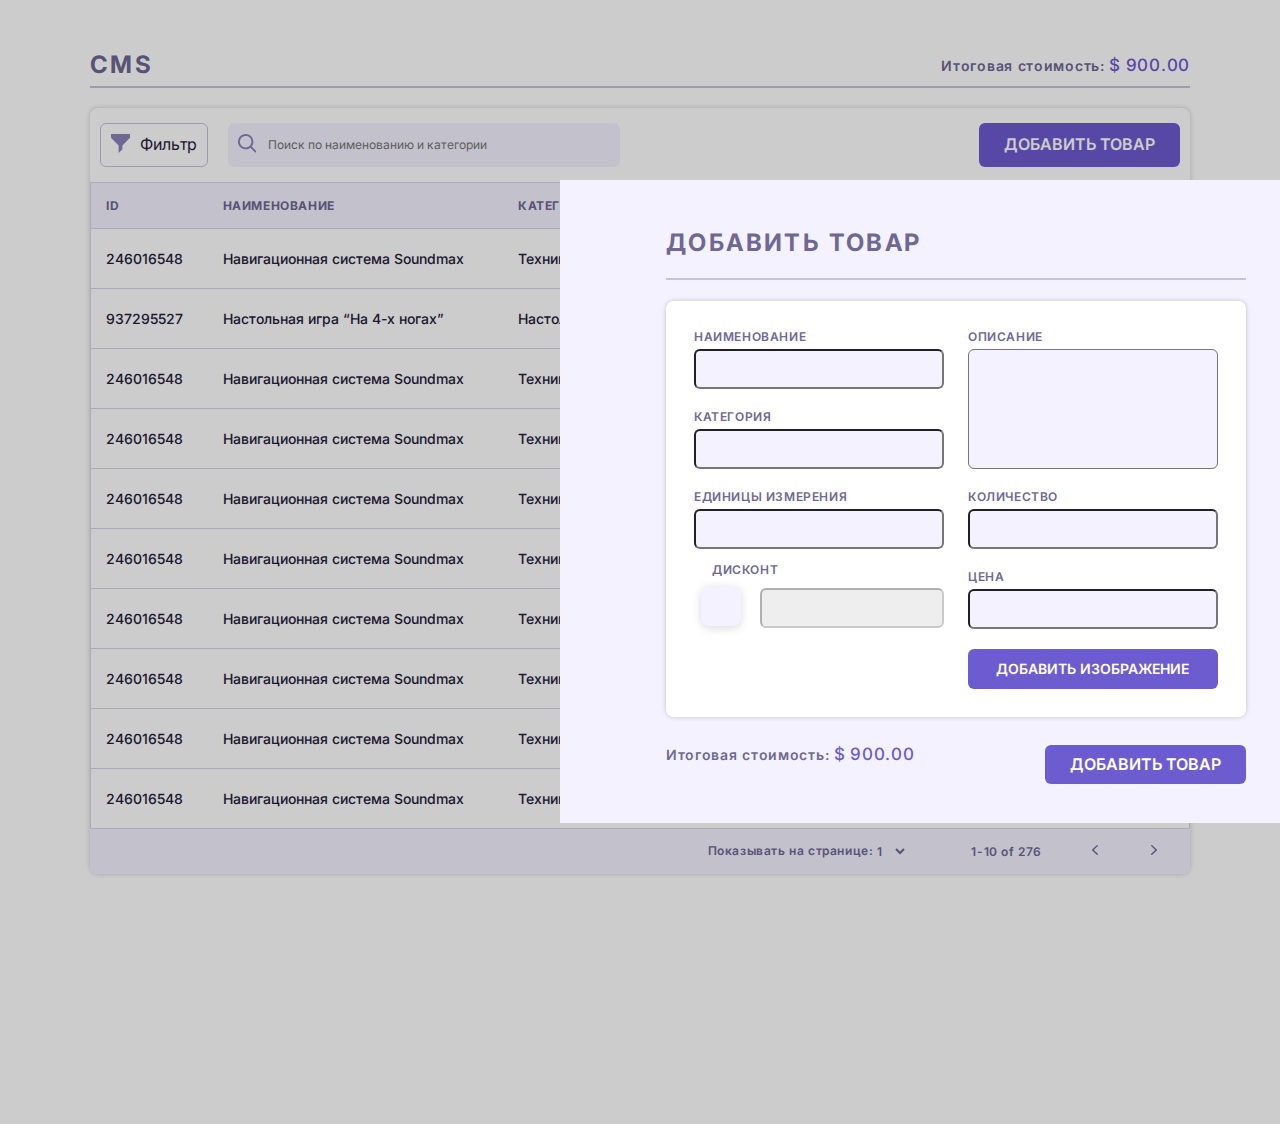
==== commit b0db6f54: "add modul5.js and create const" ====
--- a/index.html
+++ b/index.html
@@ -548,7 +548,11 @@
 
 
 
-<script defer src="js/main.js"></script>
+<!-- <script defer src="js/main.js"></script>
 <script defer src="js/einstein.js"></script>
+<script defer src="js/tasks.js"></script>
+<script defer src="js/tasksHard_1.js"></script>
+<script defer src="js/function.js"></script> -->
+<script src="js/modul5.js"></script>
 </body>
 </html>
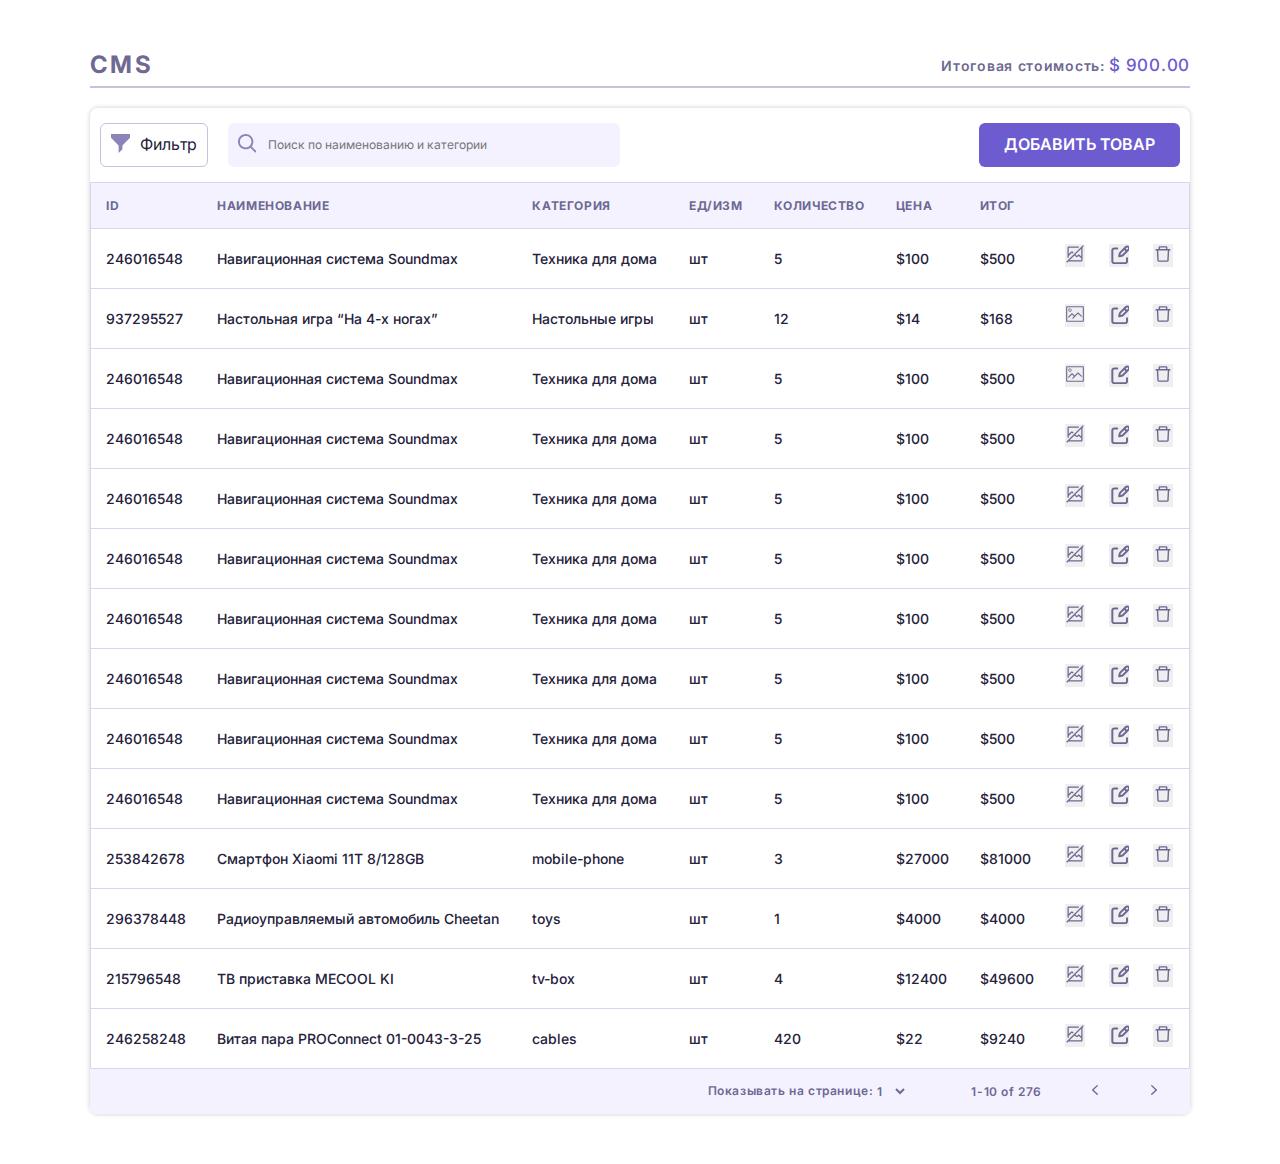
==== commit db26c9ea: "add fix js file" ====
--- a/index.html
+++ b/index.html
@@ -63,23 +63,23 @@
 						<th></th>
 					</tr>
 				</thead>
-				<tbody>
-					<tr>
-						<td>246016548</td>
-						<td>Навигационная система Soundmax</td>
-						<td>Техника для дома</td>
-						<td>шт</td>
-						<td>5</td>
-						<td>$100</td>
-						<td>$500</td>
-						<td>
-						<button type="button" class="settings">
+				<tbody class="tbody">
+					<tr>
+						<td class="">246016548</td>
+						<td class="">Навигационная система Soundmax</td>
+						<td class="">Техника для дома</td>
+						<td class="">шт</td>
+						<td class="">5</td>
+						<td class="">$100</td>
+						<td class="">$500</td>
+						<td class="tools">
+						<button type="button" class="downloading">
 							<svg width="20" height="20" viewbox="0 0 20 20" fill="currentColor" xmlns="http://www.w3.org/2000/svg" class="svg-color">
 								<path d="M18.75 2.13375L17.8663 1.25L1.25 17.8663L2.13375 18.75L3.38375 17.5H16.25C16.5814 17.4995 16.899 17.3676 17.1333 17.1333C17.3676 16.899 17.4995 16.5814 17.5 16.25V3.38375L18.75 2.13375ZM16.25 16.25H4.63375L9.50437 11.3794L10.9913 12.8663C11.2257 13.1006 11.5435 13.2322 11.875 13.2322C12.2065 13.2322 12.5243 13.1006 12.7587 12.8663L13.75 11.875L16.25 14.3731V16.25ZM16.25 12.605L14.6337 10.9888C14.3993 10.7544 14.0815 10.6228 13.75 10.6228C13.4185 10.6228 13.1007 10.7544 12.8663 10.9888L11.875 11.98L10.3894 10.4944L16.25 4.63375V12.605Z" />
 								<path d="M3.75 13.75V11.875L6.875 8.75187L7.73313 9.61062L8.61812 8.72563L7.75875 7.86625C7.52434 7.63191 7.20646 7.50027 6.875 7.50027C6.54354 7.50027 6.22566 7.63191 5.99125 7.86625L3.75 10.1075V3.75H13.75V2.5H3.75C3.41858 2.50033 3.10083 2.63213 2.86648 2.86648C2.63213 3.10083 2.50033 3.41858 2.5 3.75V13.75H3.75Z"/>
 							</svg>
 						</button>
-						<button type="button" class="settings">
+						<button type="button" class="edit">
 							<svg width="20" height="20" viewbox="0 0 20 20" fill="none" xmlns="http://www.w3.org/2000/svg" class="svg-color">
 								<g clip-path="url(#clip0_2020_14)">
 								<path d="M15.5629 4.86078L17.6394 6.93629L15.5629 4.86078ZM16.8982 3.03233L11.2834 8.64709C10.9933 8.9368 10.7955 9.3059 10.7148 9.70789L10.1962 12.304L12.7923 11.7844C13.1942 11.704 13.5629 11.5069 13.8531 11.2167L19.4678 5.60196C19.6366 5.43324 19.7704 5.23293 19.8617 5.01248C19.953 4.79203 20 4.55576 20 4.31714C20 4.07853 19.953 3.84225 19.8617 3.6218C19.7704 3.40136 19.6366 3.20105 19.4678 3.03233C19.2991 2.8636 19.0988 2.72976 18.8784 2.63845C18.6579 2.54714 18.4216 2.50014 18.183 2.50014C17.9444 2.50014 17.7081 2.54714 17.4877 2.63845C17.2672 2.72976 17.0669 2.8636 16.8982 3.03233V3.03233Z" stroke="#6E6893" stroke-width="2" stroke-linecap="round" stroke-linejoin="round"/>
@@ -93,7 +93,7 @@
 								</svg>
 								
 						</button>
-						<button type="button" class="settings">
+						<button type="button" class="erase">
 						<svg width="20" height="20" viewbox="0 0 20 20" fill="none" xmlns="http://www.w3.org/2000/svg">
 							<path d="M7.03125 3.59375H6.875C6.96094 3.59375 7.03125 3.52344 7.03125 3.4375V3.59375H12.9688V3.4375C12.9688 3.52344 13.0391 3.59375 13.125 3.59375H12.9688V5H14.375V3.4375C14.375 2.74805 13.8145 2.1875 13.125 2.1875H6.875C6.18555 2.1875 5.625 2.74805 5.625 3.4375V5H7.03125V3.59375ZM16.875 5H3.125C2.7793 5 2.5 5.2793 2.5 5.625V6.25C2.5 6.33594 2.57031 6.40625 2.65625 6.40625H3.83594L4.31836 16.6211C4.34961 17.2871 4.90039 17.8125 5.56641 17.8125H14.4336C15.1016 17.8125 15.6504 17.2891 15.6816 16.6211L16.1641 6.40625H17.3438C17.4297 6.40625 17.5 6.33594 17.5 6.25V5.625C17.5 5.2793 17.2207 5 16.875 5ZM14.2832 16.4062H5.7168L5.24414 6.40625H14.7559L14.2832 16.4062Z" fill="#6E6893"/>
 						</svg>	
@@ -101,15 +101,15 @@
 						</td>
 					</tr>
 					<tr>
-						<td>937295527</td>
-						<td>Настольная игра “На 4-х ногах”</td>
-						<td>Настольные игры</td>
-						<td>шт</td>
-						<td>12</td>
-						<td>$14</td>
-						<td>$168</td>
-						<td>
-							<button type="button" class="settings">
+						<td class="">937295527</td>
+						<td class="">Настольная игра “На 4-х ногах”</td>
+						<td class="">Настольные игры</td>
+						<td class="">шт</td>
+						<td class="">12</td>
+						<td class="">$14</td>
+						<td class="">$168</td>
+						<td class="tools">
+							<button type="button" class="downloading">
 								<svg width="20" height="20" viewbox="0 0 20 20" fill="currentColor" xmlns="http://www.w3.org/2000/svg" class="svg-color">
 									<path d="M17.7778 2.22223H2.22223C1.92754 2.22223 1.64493 2.33929 1.43655 2.54767C1.22818 2.75604 1.11111 3.03866 1.11111 3.33334V16.6667C1.11111 16.9614 1.22818 17.244 1.43655 17.4523C1.64493 17.6607 1.92754 17.7778 2.22223 17.7778H17.7778C18.0725 17.7778 18.3551 17.6607 18.5635 17.4523C18.7718 17.244 18.8889 16.9614 18.8889 16.6667V3.33334C18.8889 3.03866 18.7718 2.75604 18.5635 2.54767C18.3551 2.33929 18.0725 2.22223 17.7778 2.22223ZM2.22223 16.6667V3.33334H17.7778V16.6667H2.22223Z"/>
 									<path d="M4.95555 7.77778C5.28518 7.77778 5.60741 7.68003 5.8815 7.49689C6.15558 7.31376 6.3692 7.05346 6.49535 6.74892C6.62149 6.44437 6.6545 6.10926 6.59019 5.78596C6.52588 5.46266 6.36715 5.16569 6.13406 4.9326C5.90097 4.69951 5.604 4.54078 5.2807 4.47647C4.9574 4.41216 4.62228 4.44516 4.31774 4.57131C4.0132 4.69746 3.7529 4.91108 3.56976 5.18516C3.38663 5.45924 3.28888 5.78147 3.28888 6.11111C3.28888 6.55314 3.46447 6.97706 3.77703 7.28962C4.0896 7.60218 4.51352 7.77778 4.95555 7.77778ZM4.95555 5.22222C5.13158 5.22112 5.30399 5.27232 5.45089 5.36932C5.5978 5.46632 5.71259 5.60476 5.78072 5.76708C5.84885 5.9294 5.86725 6.1083 5.83358 6.28109C5.79992 6.45389 5.7157 6.61279 5.59161 6.73766C5.46752 6.86253 5.30915 6.94774 5.13657 6.98249C4.96399 7.01724 4.78498 6.99997 4.62223 6.93285C4.45949 6.86574 4.32033 6.75182 4.22241 6.60552C4.12449 6.45923 4.07222 6.28715 4.07221 6.11111C4.07367 5.87729 4.1672 5.65345 4.33255 5.48811C4.49789 5.32277 4.72172 5.22923 4.95555 5.22778V5.22222Z"/>
@@ -117,7 +117,7 @@
 									</svg>
 									
 						</button>
-						<button type="button" class="settings">
+						<button type="button" class="edit">
 							<svg width="20" height="20" viewbox="0 0 20 20" fill="none" xmlns="http://www.w3.org/2000/svg">
 								<g clip-path="url(#clip0_2020_14)">
 								<path d="M15.5629 4.86078L17.6394 6.93629L15.5629 4.86078ZM16.8982 3.03233L11.2834 8.64709C10.9933 8.9368 10.7955 9.3059 10.7148 9.70789L10.1962 12.304L12.7923 11.7844C13.1942 11.704 13.5629 11.5069 13.8531 11.2167L19.4678 5.60196C19.6366 5.43324 19.7704 5.23293 19.8617 5.01248C19.953 4.79203 20 4.55576 20 4.31714C20 4.07853 19.953 3.84225 19.8617 3.6218C19.7704 3.40136 19.6366 3.20105 19.4678 3.03233C19.2991 2.8636 19.0988 2.72976 18.8784 2.63845C18.6579 2.54714 18.4216 2.50014 18.183 2.50014C17.9444 2.50014 17.7081 2.54714 17.4877 2.63845C17.2672 2.72976 17.0669 2.8636 16.8982 3.03233V3.03233Z" stroke="#6E6893" stroke-width="2" stroke-linecap="round" stroke-linejoin="round"/>
@@ -131,7 +131,7 @@
 								</svg>
 								
 						</button>
-						<button type="button" class="settings">
+						<button type="button" class="erase">
 						<svg width="20" height="20" viewbox="0 0 20 20" fill="none" xmlns="http://www.w3.org/2000/svg">
 							<path d="M7.03125 3.59375H6.875C6.96094 3.59375 7.03125 3.52344 7.03125 3.4375V3.59375H12.9688V3.4375C12.9688 3.52344 13.0391 3.59375 13.125 3.59375H12.9688V5H14.375V3.4375C14.375 2.74805 13.8145 2.1875 13.125 2.1875H6.875C6.18555 2.1875 5.625 2.74805 5.625 3.4375V5H7.03125V3.59375ZM16.875 5H3.125C2.7793 5 2.5 5.2793 2.5 5.625V6.25C2.5 6.33594 2.57031 6.40625 2.65625 6.40625H3.83594L4.31836 16.6211C4.34961 17.2871 4.90039 17.8125 5.56641 17.8125H14.4336C15.1016 17.8125 15.6504 17.2891 15.6816 16.6211L16.1641 6.40625H17.3438C17.4297 6.40625 17.5 6.33594 17.5 6.25V5.625C17.5 5.2793 17.2207 5 16.875 5ZM14.2832 16.4062H5.7168L5.24414 6.40625H14.7559L14.2832 16.4062Z" fill="#6E6893"/>
 						</svg>
@@ -140,15 +140,15 @@
 						</td>
 					</tr>
 					<tr>
-						<td>246016548</td>
-						<td>Навигационная система Soundmax</td>
-						<td>Техника для дома</td>
-						<td>шт</td>
-						<td>5</td>
-						<td>$100</td>
-						<td>$500</td>
-						<td>
-						<button type="button" class="settings">
+						<td class="">246016548</td>
+						<td class="">Навигационная система Soundmax</td>
+						<td class="">Техника для дома</td>
+						<td class="">шт</td>
+						<td class="">5</td>
+						<td class="">$100</td>
+						<td class="">$500</td>
+						<td class="tools">
+						<button type="button" class="downloading">
 								<svg width="20" height="20" viewbox="0 0 20 20" fill="currentColor" xmlns="http://www.w3.org/2000/svg" class="svg-color">
 									<path d="M17.7778 2.22223H2.22223C1.92754 2.22223 1.64493 2.33929 1.43655 2.54767C1.22818 2.75604 1.11111 3.03866 1.11111 3.33334V16.6667C1.11111 16.9614 1.22818 17.244 1.43655 17.4523C1.64493 17.6607 1.92754 17.7778 2.22223 17.7778H17.7778C18.0725 17.7778 18.3551 17.6607 18.5635 17.4523C18.7718 17.244 18.8889 16.9614 18.8889 16.6667V3.33334C18.8889 3.03866 18.7718 2.75604 18.5635 2.54767C18.3551 2.33929 18.0725 2.22223 17.7778 2.22223ZM2.22223 16.6667V3.33334H17.7778V16.6667H2.22223Z"/>
 									<path d="M4.95555 7.77778C5.28518 7.77778 5.60741 7.68003 5.8815 7.49689C6.15558 7.31376 6.3692 7.05346 6.49535 6.74892C6.62149 6.44437 6.6545 6.10926 6.59019 5.78596C6.52588 5.46266 6.36715 5.16569 6.13406 4.9326C5.90097 4.69951 5.604 4.54078 5.2807 4.47647C4.9574 4.41216 4.62228 4.44516 4.31774 4.57131C4.0132 4.69746 3.7529 4.91108 3.56976 5.18516C3.38663 5.45924 3.28888 5.78147 3.28888 6.11111C3.28888 6.55314 3.46447 6.97706 3.77703 7.28962C4.0896 7.60218 4.51352 7.77778 4.95555 7.77778ZM4.95555 5.22222C5.13158 5.22112 5.30399 5.27232 5.45089 5.36932C5.5978 5.46632 5.71259 5.60476 5.78072 5.76708C5.84885 5.9294 5.86725 6.1083 5.83358 6.28109C5.79992 6.45389 5.7157 6.61279 5.59161 6.73766C5.46752 6.86253 5.30915 6.94774 5.13657 6.98249C4.96399 7.01724 4.78498 6.99997 4.62223 6.93285C4.45949 6.86574 4.32033 6.75182 4.22241 6.60552C4.12449 6.45923 4.07222 6.28715 4.07221 6.11111C4.07367 5.87729 4.1672 5.65345 4.33255 5.48811C4.49789 5.32277 4.72172 5.22923 4.95555 5.22778V5.22222Z"/>
@@ -156,21 +156,21 @@
 									</svg>
 									
 						</button>
-						<button type="button" class="settings">
-							<svg width="20" height="20" viewBox="0 0 20 20" fill="none" xmlns="http://www.w3.org/2000/svg">
-								<g clip-path="url(#clip0_2020_14)">
-								<path d="M15.5629 4.86078L17.6394 6.93629L15.5629 4.86078ZM16.8982 3.03233L11.2834 8.64709C10.9933 8.9368 10.7955 9.3059 10.7148 9.70789L10.1962 12.304L12.7923 11.7844C13.1942 11.704 13.5629 11.5069 13.8531 11.2167L19.4678 5.60196C19.6366 5.43324 19.7704 5.23293 19.8617 5.01248C19.953 4.79203 20 4.55576 20 4.31714C20 4.07853 19.953 3.84225 19.8617 3.6218C19.7704 3.40136 19.6366 3.20105 19.4678 3.03233C19.2991 2.8636 19.0988 2.72976 18.8784 2.63845C18.6579 2.54714 18.4216 2.50014 18.183 2.50014C17.9444 2.50014 17.7081 2.54714 17.4877 2.63845C17.2672 2.72976 17.0669 2.8636 16.8982 3.03233V3.03233Z" stroke="#6E6893" stroke-width="2" stroke-linecap="round" stroke-linejoin="round"/>
-								<path d="M18.0394 14.2648V17.206C18.0394 17.726 17.8328 18.2248 17.4651 18.5925C17.0973 18.9602 16.5986 19.1668 16.0786 19.1668H5.29415C4.77411 19.1668 4.27537 18.9602 3.90765 18.5925C3.53993 18.2248 3.33334 17.726 3.33334 17.206V6.42157C3.33334 5.90154 3.53993 5.4028 3.90765 5.03508C4.27537 4.66735 4.77411 4.46077 5.29415 4.46077H8.23535" stroke="#6E6893" stroke-width="2" stroke-linecap="round" stroke-linejoin="round"/>
-								</g>
-								<defs>
-								<clipPath id="clip0_2020_14">
-								<rect width="20" height="20" fill="white"/>
-								</clipPath>
-								</defs>
-								</svg>
-								
-						</button>
-						<button type="button" class="settings">
+						<button type="button" class="edit">
+							<svg width="20" height="20" viewBox="0 0 20 20" fill="none" xmlns="http://www.w3.org/2000/svg">
+								<g clip-path="url(#clip0_2020_14)">
+								<path d="M15.5629 4.86078L17.6394 6.93629L15.5629 4.86078ZM16.8982 3.03233L11.2834 8.64709C10.9933 8.9368 10.7955 9.3059 10.7148 9.70789L10.1962 12.304L12.7923 11.7844C13.1942 11.704 13.5629 11.5069 13.8531 11.2167L19.4678 5.60196C19.6366 5.43324 19.7704 5.23293 19.8617 5.01248C19.953 4.79203 20 4.55576 20 4.31714C20 4.07853 19.953 3.84225 19.8617 3.6218C19.7704 3.40136 19.6366 3.20105 19.4678 3.03233C19.2991 2.8636 19.0988 2.72976 18.8784 2.63845C18.6579 2.54714 18.4216 2.50014 18.183 2.50014C17.9444 2.50014 17.7081 2.54714 17.4877 2.63845C17.2672 2.72976 17.0669 2.8636 16.8982 3.03233V3.03233Z" stroke="#6E6893" stroke-width="2" stroke-linecap="round" stroke-linejoin="round"/>
+								<path d="M18.0394 14.2648V17.206C18.0394 17.726 17.8328 18.2248 17.4651 18.5925C17.0973 18.9602 16.5986 19.1668 16.0786 19.1668H5.29415C4.77411 19.1668 4.27537 18.9602 3.90765 18.5925C3.53993 18.2248 3.33334 17.726 3.33334 17.206V6.42157C3.33334 5.90154 3.53993 5.4028 3.90765 5.03508C4.27537 4.66735 4.77411 4.46077 5.29415 4.46077H8.23535" stroke="#6E6893" stroke-width="2" stroke-linecap="round" stroke-linejoin="round"/>
+								</g>
+								<defs>
+								<clipPath id="clip0_2020_14">
+								<rect width="20" height="20" fill="white"/>
+								</clipPath>
+								</defs>
+								</svg>
+								
+						</button>
+						<button type="button" class="erase">
 						<svg width="20" height="20" viewBox="0 0 20 20" fill="none" xmlns="http://www.w3.org/2000/svg">
 							<path d="M7.03125 3.59375H6.875C6.96094 3.59375 7.03125 3.52344 7.03125 3.4375V3.59375H12.9688V3.4375C12.9688 3.52344 13.0391 3.59375 13.125 3.59375H12.9688V5H14.375V3.4375C14.375 2.74805 13.8145 2.1875 13.125 2.1875H6.875C6.18555 2.1875 5.625 2.74805 5.625 3.4375V5H7.03125V3.59375ZM16.875 5H3.125C2.7793 5 2.5 5.2793 2.5 5.625V6.25C2.5 6.33594 2.57031 6.40625 2.65625 6.40625H3.83594L4.31836 16.6211C4.34961 17.2871 4.90039 17.8125 5.56641 17.8125H14.4336C15.1016 17.8125 15.6504 17.2891 15.6816 16.6211L16.1641 6.40625H17.3438C17.4297 6.40625 17.5 6.33594 17.5 6.25V5.625C17.5 5.2793 17.2207 5 16.875 5ZM14.2832 16.4062H5.7168L5.24414 6.40625H14.7559L14.2832 16.4062Z" fill="#6E6893"/>
 						</svg>
@@ -179,35 +179,35 @@
 						</td>
 					</tr>
 					<tr>
-						<td>246016548</td>
-						<td>Навигационная система Soundmax</td>
-						<td>Техника для дома</td>
-						<td>шт</td>
-						<td>5</td>
-						<td>$100</td>
-						<td>$500</td>
-						<td>
-							<button type="button" class="settings">
-								<svg width="20" height="20" viewbox="0 0 20 20" fill="currentColor" xmlns="http://www.w3.org/2000/svg" class="svg-color">
-									<path d="M18.75 2.13375L17.8663 1.25L1.25 17.8663L2.13375 18.75L3.38375 17.5H16.25C16.5814 17.4995 16.899 17.3676 17.1333 17.1333C17.3676 16.899 17.4995 16.5814 17.5 16.25V3.38375L18.75 2.13375ZM16.25 16.25H4.63375L9.50437 11.3794L10.9913 12.8663C11.2257 13.1006 11.5435 13.2322 11.875 13.2322C12.2065 13.2322 12.5243 13.1006 12.7587 12.8663L13.75 11.875L16.25 14.3731V16.25ZM16.25 12.605L14.6337 10.9888C14.3993 10.7544 14.0815 10.6228 13.75 10.6228C13.4185 10.6228 13.1007 10.7544 12.8663 10.9888L11.875 11.98L10.3894 10.4944L16.25 4.63375V12.605Z"/>
-									<path d="M3.75 13.75V11.875L6.875 8.75187L7.73313 9.61062L8.61812 8.72563L7.75875 7.86625C7.52434 7.63191 7.20646 7.50027 6.875 7.50027C6.54354 7.50027 6.22566 7.63191 5.99125 7.86625L3.75 10.1075V3.75H13.75V2.5H3.75C3.41858 2.50033 3.10083 2.63213 2.86648 2.86648C2.63213 3.10083 2.50033 3.41858 2.5 3.75V13.75H3.75Z"/>
-								</svg>
-						</button>
-						<button type="button" class="settings">
-							<svg width="20" height="20" viewBox="0 0 20 20" fill="none" xmlns="http://www.w3.org/2000/svg">
-								<g clip-path="url(#clip0_2020_14)">
-								<path d="M15.5629 4.86078L17.6394 6.93629L15.5629 4.86078ZM16.8982 3.03233L11.2834 8.64709C10.9933 8.9368 10.7955 9.3059 10.7148 9.70789L10.1962 12.304L12.7923 11.7844C13.1942 11.704 13.5629 11.5069 13.8531 11.2167L19.4678 5.60196C19.6366 5.43324 19.7704 5.23293 19.8617 5.01248C19.953 4.79203 20 4.55576 20 4.31714C20 4.07853 19.953 3.84225 19.8617 3.6218C19.7704 3.40136 19.6366 3.20105 19.4678 3.03233C19.2991 2.8636 19.0988 2.72976 18.8784 2.63845C18.6579 2.54714 18.4216 2.50014 18.183 2.50014C17.9444 2.50014 17.7081 2.54714 17.4877 2.63845C17.2672 2.72976 17.0669 2.8636 16.8982 3.03233V3.03233Z" stroke="#6E6893" stroke-width="2" stroke-linecap="round" stroke-linejoin="round"/>
-								<path d="M18.0394 14.2648V17.206C18.0394 17.726 17.8328 18.2248 17.4651 18.5925C17.0973 18.9602 16.5986 19.1668 16.0786 19.1668H5.29415C4.77411 19.1668 4.27537 18.9602 3.90765 18.5925C3.53993 18.2248 3.33334 17.726 3.33334 17.206V6.42157C3.33334 5.90154 3.53993 5.4028 3.90765 5.03508C4.27537 4.66735 4.77411 4.46077 5.29415 4.46077H8.23535" stroke="#6E6893" stroke-width="2" stroke-linecap="round" stroke-linejoin="round"/>
-								</g>
-								<defs>
-								<clipPath id="clip0_2020_14">
-								<rect width="20" height="20" fill="white"/>
-								</clipPath>
-								</defs>
-								</svg>
-								
-						</button>
-						<button type="button" class="settings">
+						<td class="">246016548</td>
+						<td class="">Навигационная система Soundmax</td>
+						<td class="">Техника для дома</td>
+						<td class="">шт</td>
+						<td class="">5</td>
+						<td class="">$100</td>
+						<td class="">$500</td>
+						<td class="tools">
+							<button type="button" class="downloading">
+								<svg width="20" height="20" viewbox="0 0 20 20" fill="currentColor" xmlns="http://www.w3.org/2000/svg" class="svg-color">
+									<path d="M18.75 2.13375L17.8663 1.25L1.25 17.8663L2.13375 18.75L3.38375 17.5H16.25C16.5814 17.4995 16.899 17.3676 17.1333 17.1333C17.3676 16.899 17.4995 16.5814 17.5 16.25V3.38375L18.75 2.13375ZM16.25 16.25H4.63375L9.50437 11.3794L10.9913 12.8663C11.2257 13.1006 11.5435 13.2322 11.875 13.2322C12.2065 13.2322 12.5243 13.1006 12.7587 12.8663L13.75 11.875L16.25 14.3731V16.25ZM16.25 12.605L14.6337 10.9888C14.3993 10.7544 14.0815 10.6228 13.75 10.6228C13.4185 10.6228 13.1007 10.7544 12.8663 10.9888L11.875 11.98L10.3894 10.4944L16.25 4.63375V12.605Z"/>
+									<path d="M3.75 13.75V11.875L6.875 8.75187L7.73313 9.61062L8.61812 8.72563L7.75875 7.86625C7.52434 7.63191 7.20646 7.50027 6.875 7.50027C6.54354 7.50027 6.22566 7.63191 5.99125 7.86625L3.75 10.1075V3.75H13.75V2.5H3.75C3.41858 2.50033 3.10083 2.63213 2.86648 2.86648C2.63213 3.10083 2.50033 3.41858 2.5 3.75V13.75H3.75Z"/>
+								</svg>
+						</button>
+						<button type="button" class="edit">
+							<svg width="20" height="20" viewBox="0 0 20 20" fill="none" xmlns="http://www.w3.org/2000/svg">
+								<g clip-path="url(#clip0_2020_14)">
+								<path d="M15.5629 4.86078L17.6394 6.93629L15.5629 4.86078ZM16.8982 3.03233L11.2834 8.64709C10.9933 8.9368 10.7955 9.3059 10.7148 9.70789L10.1962 12.304L12.7923 11.7844C13.1942 11.704 13.5629 11.5069 13.8531 11.2167L19.4678 5.60196C19.6366 5.43324 19.7704 5.23293 19.8617 5.01248C19.953 4.79203 20 4.55576 20 4.31714C20 4.07853 19.953 3.84225 19.8617 3.6218C19.7704 3.40136 19.6366 3.20105 19.4678 3.03233C19.2991 2.8636 19.0988 2.72976 18.8784 2.63845C18.6579 2.54714 18.4216 2.50014 18.183 2.50014C17.9444 2.50014 17.7081 2.54714 17.4877 2.63845C17.2672 2.72976 17.0669 2.8636 16.8982 3.03233V3.03233Z" stroke="#6E6893" stroke-width="2" stroke-linecap="round" stroke-linejoin="round"/>
+								<path d="M18.0394 14.2648V17.206C18.0394 17.726 17.8328 18.2248 17.4651 18.5925C17.0973 18.9602 16.5986 19.1668 16.0786 19.1668H5.29415C4.77411 19.1668 4.27537 18.9602 3.90765 18.5925C3.53993 18.2248 3.33334 17.726 3.33334 17.206V6.42157C3.33334 5.90154 3.53993 5.4028 3.90765 5.03508C4.27537 4.66735 4.77411 4.46077 5.29415 4.46077H8.23535" stroke="#6E6893" stroke-width="2" stroke-linecap="round" stroke-linejoin="round"/>
+								</g>
+								<defs>
+								<clipPath id="clip0_2020_14">
+								<rect width="20" height="20" fill="white"/>
+								</clipPath>
+								</defs>
+								</svg>
+								
+						</button>
+						<button type="button" class="erase">
 						<svg width="20" height="20" viewBox="0 0 20 20" fill="none" xmlns="http://www.w3.org/2000/svg">
 							<path d="M7.03125 3.59375H6.875C6.96094 3.59375 7.03125 3.52344 7.03125 3.4375V3.59375H12.9688V3.4375C12.9688 3.52344 13.0391 3.59375 13.125 3.59375H12.9688V5H14.375V3.4375C14.375 2.74805 13.8145 2.1875 13.125 2.1875H6.875C6.18555 2.1875 5.625 2.74805 5.625 3.4375V5H7.03125V3.59375ZM16.875 5H3.125C2.7793 5 2.5 5.2793 2.5 5.625V6.25C2.5 6.33594 2.57031 6.40625 2.65625 6.40625H3.83594L4.31836 16.6211C4.34961 17.2871 4.90039 17.8125 5.56641 17.8125H14.4336C15.1016 17.8125 15.6504 17.2891 15.6816 16.6211L16.1641 6.40625H17.3438C17.4297 6.40625 17.5 6.33594 17.5 6.25V5.625C17.5 5.2793 17.2207 5 16.875 5ZM14.2832 16.4062H5.7168L5.24414 6.40625H14.7559L14.2832 16.4062Z" fill="#6E6893"/>
 						</svg>
@@ -216,35 +216,35 @@
 						</td>
 					</tr>
 					<tr>
-						<td>246016548</td>
-						<td>Навигационная система Soundmax</td>
-						<td>Техника для дома</td>
-						<td>шт</td>
-						<td>5</td>
-						<td>$100</td>
-						<td>$500</td>
-						<td>
-							<button type="button" class="settings">
+						<td class="">246016548</td>
+						<td class="">Навигационная система Soundmax</td>
+						<td class="">Техника для дома</td>
+						<td class="">шт</td>
+						<td class="">5</td>
+						<td class="">$100</td>
+						<td class="">$500</td>
+						<td class="tools">
+							<button type="button" class="downloading">
 								<svg width="20" height="20" viewBox="0 0 20 20" fill="currentColor" xmlns="http://www.w3.org/2000/svg" class="svg-color">
 									<path d="M18.75 2.13375L17.8663 1.25L1.25 17.8663L2.13375 18.75L3.38375 17.5H16.25C16.5814 17.4995 16.899 17.3676 17.1333 17.1333C17.3676 16.899 17.4995 16.5814 17.5 16.25V3.38375L18.75 2.13375ZM16.25 16.25H4.63375L9.50437 11.3794L10.9913 12.8663C11.2257 13.1006 11.5435 13.2322 11.875 13.2322C12.2065 13.2322 12.5243 13.1006 12.7587 12.8663L13.75 11.875L16.25 14.3731V16.25ZM16.25 12.605L14.6337 10.9888C14.3993 10.7544 14.0815 10.6228 13.75 10.6228C13.4185 10.6228 13.1007 10.7544 12.8663 10.9888L11.875 11.98L10.3894 10.4944L16.25 4.63375V12.605Z"/>
 									<path d="M3.75 13.75V11.875L6.875 8.75187L7.73313 9.61062L8.61812 8.72563L7.75875 7.86625C7.52434 7.63191 7.20646 7.50027 6.875 7.50027C6.54354 7.50027 6.22566 7.63191 5.99125 7.86625L3.75 10.1075V3.75H13.75V2.5H3.75C3.41858 2.50033 3.10083 2.63213 2.86648 2.86648C2.63213 3.10083 2.50033 3.41858 2.5 3.75V13.75H3.75Z"/>
 								</svg>
 						</button>
-						<button type="button" class="settings">
-							<svg width="20" height="20" viewBox="0 0 20 20" fill="none" xmlns="http://www.w3.org/2000/svg">
-								<g clip-path="url(#clip0_2020_14)">
-								<path d="M15.5629 4.86078L17.6394 6.93629L15.5629 4.86078ZM16.8982 3.03233L11.2834 8.64709C10.9933 8.9368 10.7955 9.3059 10.7148 9.70789L10.1962 12.304L12.7923 11.7844C13.1942 11.704 13.5629 11.5069 13.8531 11.2167L19.4678 5.60196C19.6366 5.43324 19.7704 5.23293 19.8617 5.01248C19.953 4.79203 20 4.55576 20 4.31714C20 4.07853 19.953 3.84225 19.8617 3.6218C19.7704 3.40136 19.6366 3.20105 19.4678 3.03233C19.2991 2.8636 19.0988 2.72976 18.8784 2.63845C18.6579 2.54714 18.4216 2.50014 18.183 2.50014C17.9444 2.50014 17.7081 2.54714 17.4877 2.63845C17.2672 2.72976 17.0669 2.8636 16.8982 3.03233V3.03233Z" stroke="#6E6893" stroke-width="2" stroke-linecap="round" stroke-linejoin="round"/>
-								<path d="M18.0394 14.2648V17.206C18.0394 17.726 17.8328 18.2248 17.4651 18.5925C17.0973 18.9602 16.5986 19.1668 16.0786 19.1668H5.29415C4.77411 19.1668 4.27537 18.9602 3.90765 18.5925C3.53993 18.2248 3.33334 17.726 3.33334 17.206V6.42157C3.33334 5.90154 3.53993 5.4028 3.90765 5.03508C4.27537 4.66735 4.77411 4.46077 5.29415 4.46077H8.23535" stroke="#6E6893" stroke-width="2" stroke-linecap="round" stroke-linejoin="round"/>
-								</g>
-								<defs>
-								<clipPath id="clip0_2020_14">
-								<rect width="20" height="20" fill="white"/>
-								</clipPath>
-								</defs>
-								</svg>
-								
-						</button>
-						<button type="button" class="settings">
+						<button type="button" class="edit">
+							<svg width="20" height="20" viewBox="0 0 20 20" fill="none" xmlns="http://www.w3.org/2000/svg">
+								<g clip-path="url(#clip0_2020_14)">
+								<path d="M15.5629 4.86078L17.6394 6.93629L15.5629 4.86078ZM16.8982 3.03233L11.2834 8.64709C10.9933 8.9368 10.7955 9.3059 10.7148 9.70789L10.1962 12.304L12.7923 11.7844C13.1942 11.704 13.5629 11.5069 13.8531 11.2167L19.4678 5.60196C19.6366 5.43324 19.7704 5.23293 19.8617 5.01248C19.953 4.79203 20 4.55576 20 4.31714C20 4.07853 19.953 3.84225 19.8617 3.6218C19.7704 3.40136 19.6366 3.20105 19.4678 3.03233C19.2991 2.8636 19.0988 2.72976 18.8784 2.63845C18.6579 2.54714 18.4216 2.50014 18.183 2.50014C17.9444 2.50014 17.7081 2.54714 17.4877 2.63845C17.2672 2.72976 17.0669 2.8636 16.8982 3.03233V3.03233Z" stroke="#6E6893" stroke-width="2" stroke-linecap="round" stroke-linejoin="round"/>
+								<path d="M18.0394 14.2648V17.206C18.0394 17.726 17.8328 18.2248 17.4651 18.5925C17.0973 18.9602 16.5986 19.1668 16.0786 19.1668H5.29415C4.77411 19.1668 4.27537 18.9602 3.90765 18.5925C3.53993 18.2248 3.33334 17.726 3.33334 17.206V6.42157C3.33334 5.90154 3.53993 5.4028 3.90765 5.03508C4.27537 4.66735 4.77411 4.46077 5.29415 4.46077H8.23535" stroke="#6E6893" stroke-width="2" stroke-linecap="round" stroke-linejoin="round"/>
+								</g>
+								<defs>
+								<clipPath id="clip0_2020_14">
+								<rect width="20" height="20" fill="white"/>
+								</clipPath>
+								</defs>
+								</svg>
+								
+						</button>
+						<button type="button" class="erase">
 						<svg width="20" height="20" viewBox="0 0 20 20" fill="none" xmlns="http://www.w3.org/2000/svg">
 							<path d="M7.03125 3.59375H6.875C6.96094 3.59375 7.03125 3.52344 7.03125 3.4375V3.59375H12.9688V3.4375C12.9688 3.52344 13.0391 3.59375 13.125 3.59375H12.9688V5H14.375V3.4375C14.375 2.74805 13.8145 2.1875 13.125 2.1875H6.875C6.18555 2.1875 5.625 2.74805 5.625 3.4375V5H7.03125V3.59375ZM16.875 5H3.125C2.7793 5 2.5 5.2793 2.5 5.625V6.25C2.5 6.33594 2.57031 6.40625 2.65625 6.40625H3.83594L4.31836 16.6211C4.34961 17.2871 4.90039 17.8125 5.56641 17.8125H14.4336C15.1016 17.8125 15.6504 17.2891 15.6816 16.6211L16.1641 6.40625H17.3438C17.4297 6.40625 17.5 6.33594 17.5 6.25V5.625C17.5 5.2793 17.2207 5 16.875 5ZM14.2832 16.4062H5.7168L5.24414 6.40625H14.7559L14.2832 16.4062Z" fill="#6E6893"/>
 						</svg>
@@ -253,35 +253,35 @@
 						</td>
 					</tr>
 					<tr>
-						<td>246016548</td>
-						<td>Навигационная система Soundmax</td>
-						<td>Техника для дома</td>
-						<td>шт</td>
-						<td>5</td>
-						<td>$100</td>
-						<td>$500</td>
-						<td>
-							<button type="button" class="settings">
-								<svg width="20" height="20" viewbox="0 0 20 20" fill="currentColor" xmlns="http://www.w3.org/2000/svg" class="svg-color">
-									<path d="M18.75 2.13375L17.8663 1.25L1.25 17.8663L2.13375 18.75L3.38375 17.5H16.25C16.5814 17.4995 16.899 17.3676 17.1333 17.1333C17.3676 16.899 17.4995 16.5814 17.5 16.25V3.38375L18.75 2.13375ZM16.25 16.25H4.63375L9.50437 11.3794L10.9913 12.8663C11.2257 13.1006 11.5435 13.2322 11.875 13.2322C12.2065 13.2322 12.5243 13.1006 12.7587 12.8663L13.75 11.875L16.25 14.3731V16.25ZM16.25 12.605L14.6337 10.9888C14.3993 10.7544 14.0815 10.6228 13.75 10.6228C13.4185 10.6228 13.1007 10.7544 12.8663 10.9888L11.875 11.98L10.3894 10.4944L16.25 4.63375V12.605Z"/>
-									<path d="M3.75 13.75V11.875L6.875 8.75187L7.73313 9.61062L8.61812 8.72563L7.75875 7.86625C7.52434 7.63191 7.20646 7.50027 6.875 7.50027C6.54354 7.50027 6.22566 7.63191 5.99125 7.86625L3.75 10.1075V3.75H13.75V2.5H3.75C3.41858 2.50033 3.10083 2.63213 2.86648 2.86648C2.63213 3.10083 2.50033 3.41858 2.5 3.75V13.75H3.75Z"/>
-								</svg>
-						</button>
-						<button type="button" class="settings">
-							<svg width="20" height="20" viewBox="0 0 20 20" fill="none" xmlns="http://www.w3.org/2000/svg">
-								<g clip-path="url(#clip0_2020_14)">
-								<path d="M15.5629 4.86078L17.6394 6.93629L15.5629 4.86078ZM16.8982 3.03233L11.2834 8.64709C10.9933 8.9368 10.7955 9.3059 10.7148 9.70789L10.1962 12.304L12.7923 11.7844C13.1942 11.704 13.5629 11.5069 13.8531 11.2167L19.4678 5.60196C19.6366 5.43324 19.7704 5.23293 19.8617 5.01248C19.953 4.79203 20 4.55576 20 4.31714C20 4.07853 19.953 3.84225 19.8617 3.6218C19.7704 3.40136 19.6366 3.20105 19.4678 3.03233C19.2991 2.8636 19.0988 2.72976 18.8784 2.63845C18.6579 2.54714 18.4216 2.50014 18.183 2.50014C17.9444 2.50014 17.7081 2.54714 17.4877 2.63845C17.2672 2.72976 17.0669 2.8636 16.8982 3.03233V3.03233Z" stroke="#6E6893" stroke-width="2" stroke-linecap="round" stroke-linejoin="round"/>
-								<path d="M18.0394 14.2648V17.206C18.0394 17.726 17.8328 18.2248 17.4651 18.5925C17.0973 18.9602 16.5986 19.1668 16.0786 19.1668H5.29415C4.77411 19.1668 4.27537 18.9602 3.90765 18.5925C3.53993 18.2248 3.33334 17.726 3.33334 17.206V6.42157C3.33334 5.90154 3.53993 5.4028 3.90765 5.03508C4.27537 4.66735 4.77411 4.46077 5.29415 4.46077H8.23535" stroke="#6E6893" stroke-width="2" stroke-linecap="round" stroke-linejoin="round"/>
-								</g>
-								<defs>
-								<clipPath id="clip0_2020_14">
-								<rect width="20" height="20" fill="white"/>
-								</clipPath>
-								</defs>
-								</svg>
-								
-						</button>
-						<button type="button" class="settings">
+						<td class="">246016548</td>
+						<td class="">Навигационная система Soundmax</td>
+						<td class="">Техника для дома</td>
+						<td class="">шт</td>
+						<td class="">5</td>
+						<td class="">$100</td>
+						<td class="">$500</td>
+						<td class="tools">
+							<button type="button" class="downloading">
+								<svg width="20" height="20" viewbox="0 0 20 20" fill="currentColor" xmlns="http://www.w3.org/2000/svg" class="svg-color">
+									<path d="M18.75 2.13375L17.8663 1.25L1.25 17.8663L2.13375 18.75L3.38375 17.5H16.25C16.5814 17.4995 16.899 17.3676 17.1333 17.1333C17.3676 16.899 17.4995 16.5814 17.5 16.25V3.38375L18.75 2.13375ZM16.25 16.25H4.63375L9.50437 11.3794L10.9913 12.8663C11.2257 13.1006 11.5435 13.2322 11.875 13.2322C12.2065 13.2322 12.5243 13.1006 12.7587 12.8663L13.75 11.875L16.25 14.3731V16.25ZM16.25 12.605L14.6337 10.9888C14.3993 10.7544 14.0815 10.6228 13.75 10.6228C13.4185 10.6228 13.1007 10.7544 12.8663 10.9888L11.875 11.98L10.3894 10.4944L16.25 4.63375V12.605Z"/>
+									<path d="M3.75 13.75V11.875L6.875 8.75187L7.73313 9.61062L8.61812 8.72563L7.75875 7.86625C7.52434 7.63191 7.20646 7.50027 6.875 7.50027C6.54354 7.50027 6.22566 7.63191 5.99125 7.86625L3.75 10.1075V3.75H13.75V2.5H3.75C3.41858 2.50033 3.10083 2.63213 2.86648 2.86648C2.63213 3.10083 2.50033 3.41858 2.5 3.75V13.75H3.75Z"/>
+								</svg>
+						</button>
+						<button type="button" class="edit">
+							<svg width="20" height="20" viewBox="0 0 20 20" fill="none" xmlns="http://www.w3.org/2000/svg">
+								<g clip-path="url(#clip0_2020_14)">
+								<path d="M15.5629 4.86078L17.6394 6.93629L15.5629 4.86078ZM16.8982 3.03233L11.2834 8.64709C10.9933 8.9368 10.7955 9.3059 10.7148 9.70789L10.1962 12.304L12.7923 11.7844C13.1942 11.704 13.5629 11.5069 13.8531 11.2167L19.4678 5.60196C19.6366 5.43324 19.7704 5.23293 19.8617 5.01248C19.953 4.79203 20 4.55576 20 4.31714C20 4.07853 19.953 3.84225 19.8617 3.6218C19.7704 3.40136 19.6366 3.20105 19.4678 3.03233C19.2991 2.8636 19.0988 2.72976 18.8784 2.63845C18.6579 2.54714 18.4216 2.50014 18.183 2.50014C17.9444 2.50014 17.7081 2.54714 17.4877 2.63845C17.2672 2.72976 17.0669 2.8636 16.8982 3.03233V3.03233Z" stroke="#6E6893" stroke-width="2" stroke-linecap="round" stroke-linejoin="round"/>
+								<path d="M18.0394 14.2648V17.206C18.0394 17.726 17.8328 18.2248 17.4651 18.5925C17.0973 18.9602 16.5986 19.1668 16.0786 19.1668H5.29415C4.77411 19.1668 4.27537 18.9602 3.90765 18.5925C3.53993 18.2248 3.33334 17.726 3.33334 17.206V6.42157C3.33334 5.90154 3.53993 5.4028 3.90765 5.03508C4.27537 4.66735 4.77411 4.46077 5.29415 4.46077H8.23535" stroke="#6E6893" stroke-width="2" stroke-linecap="round" stroke-linejoin="round"/>
+								</g>
+								<defs>
+								<clipPath id="clip0_2020_14">
+								<rect width="20" height="20" fill="white"/>
+								</clipPath>
+								</defs>
+								</svg>
+								
+						</button>
+						<button type="button" class="erase">
 						<svg width="20" height="20" viewBox="0 0 20 20" fill="none" xmlns="http://www.w3.org/2000/svg">
 							<path d="M7.03125 3.59375H6.875C6.96094 3.59375 7.03125 3.52344 7.03125 3.4375V3.59375H12.9688V3.4375C12.9688 3.52344 13.0391 3.59375 13.125 3.59375H12.9688V5H14.375V3.4375C14.375 2.74805 13.8145 2.1875 13.125 2.1875H6.875C6.18555 2.1875 5.625 2.74805 5.625 3.4375V5H7.03125V3.59375ZM16.875 5H3.125C2.7793 5 2.5 5.2793 2.5 5.625V6.25C2.5 6.33594 2.57031 6.40625 2.65625 6.40625H3.83594L4.31836 16.6211C4.34961 17.2871 4.90039 17.8125 5.56641 17.8125H14.4336C15.1016 17.8125 15.6504 17.2891 15.6816 16.6211L16.1641 6.40625H17.3438C17.4297 6.40625 17.5 6.33594 17.5 6.25V5.625C17.5 5.2793 17.2207 5 16.875 5ZM14.2832 16.4062H5.7168L5.24414 6.40625H14.7559L14.2832 16.4062Z" fill="#6E6893"/>
 						</svg>
@@ -290,35 +290,35 @@
 						</td>
 					</tr>
 					<tr>
-						<td>246016548</td>
-						<td>Навигационная система Soundmax</td>
-						<td>Техника для дома</td>
-						<td>шт</td>
-						<td>5</td>
-						<td>$100</td>
-						<td>$500</td>
-						<td>
-							<button type="button" class="settings">
-								<svg width="20" height="20" viewbox="0 0 20 20" fill="currentColor" xmlns="http://www.w3.org/2000/svg" class="svg-color">
-									<path d="M18.75 2.13375L17.8663 1.25L1.25 17.8663L2.13375 18.75L3.38375 17.5H16.25C16.5814 17.4995 16.899 17.3676 17.1333 17.1333C17.3676 16.899 17.4995 16.5814 17.5 16.25V3.38375L18.75 2.13375ZM16.25 16.25H4.63375L9.50437 11.3794L10.9913 12.8663C11.2257 13.1006 11.5435 13.2322 11.875 13.2322C12.2065 13.2322 12.5243 13.1006 12.7587 12.8663L13.75 11.875L16.25 14.3731V16.25ZM16.25 12.605L14.6337 10.9888C14.3993 10.7544 14.0815 10.6228 13.75 10.6228C13.4185 10.6228 13.1007 10.7544 12.8663 10.9888L11.875 11.98L10.3894 10.4944L16.25 4.63375V12.605Z"/>
-									<path d="M3.75 13.75V11.875L6.875 8.75187L7.73313 9.61062L8.61812 8.72563L7.75875 7.86625C7.52434 7.63191 7.20646 7.50027 6.875 7.50027C6.54354 7.50027 6.22566 7.63191 5.99125 7.86625L3.75 10.1075V3.75H13.75V2.5H3.75C3.41858 2.50033 3.10083 2.63213 2.86648 2.86648C2.63213 3.10083 2.50033 3.41858 2.5 3.75V13.75H3.75Z"/>
-								</svg>
-						</button>
-						<button type="button" class="settings">
-							<svg width="20" height="20" viewBox="0 0 20 20" fill="none" xmlns="http://www.w3.org/2000/svg">
-								<g clip-path="url(#clip0_2020_14)">
-								<path d="M15.5629 4.86078L17.6394 6.93629L15.5629 4.86078ZM16.8982 3.03233L11.2834 8.64709C10.9933 8.9368 10.7955 9.3059 10.7148 9.70789L10.1962 12.304L12.7923 11.7844C13.1942 11.704 13.5629 11.5069 13.8531 11.2167L19.4678 5.60196C19.6366 5.43324 19.7704 5.23293 19.8617 5.01248C19.953 4.79203 20 4.55576 20 4.31714C20 4.07853 19.953 3.84225 19.8617 3.6218C19.7704 3.40136 19.6366 3.20105 19.4678 3.03233C19.2991 2.8636 19.0988 2.72976 18.8784 2.63845C18.6579 2.54714 18.4216 2.50014 18.183 2.50014C17.9444 2.50014 17.7081 2.54714 17.4877 2.63845C17.2672 2.72976 17.0669 2.8636 16.8982 3.03233V3.03233Z" stroke="#6E6893" stroke-width="2" stroke-linecap="round" stroke-linejoin="round"/>
-								<path d="M18.0394 14.2648V17.206C18.0394 17.726 17.8328 18.2248 17.4651 18.5925C17.0973 18.9602 16.5986 19.1668 16.0786 19.1668H5.29415C4.77411 19.1668 4.27537 18.9602 3.90765 18.5925C3.53993 18.2248 3.33334 17.726 3.33334 17.206V6.42157C3.33334 5.90154 3.53993 5.4028 3.90765 5.03508C4.27537 4.66735 4.77411 4.46077 5.29415 4.46077H8.23535" stroke="#6E6893" stroke-width="2" stroke-linecap="round" stroke-linejoin="round"/>
-								</g>
-								<defs>
-								<clipPath id="clip0_2020_14">
-								<rect width="20" height="20" fill="white"/>
-								</clipPath>
-								</defs>
-								</svg>
-								
-						</button>
-						<button type="button" class="settings">
+						<td class="number-product">246016548</td>
+						<td class="title-product">Навигационная система Soundmax</td>
+						<td class="category-product">Техника для дома</td>
+						<td class="units-product">шт</td>
+						<td class="count-product">5</td>
+						<td class="price-product">$100</td>
+						<td class="total-price-product">$500</td>
+						<td class="tools">
+							<button type="button" class="downloading">
+								<svg width="20" height="20" viewbox="0 0 20 20" fill="currentColor" xmlns="http://www.w3.org/2000/svg" class="svg-color">
+									<path d="M18.75 2.13375L17.8663 1.25L1.25 17.8663L2.13375 18.75L3.38375 17.5H16.25C16.5814 17.4995 16.899 17.3676 17.1333 17.1333C17.3676 16.899 17.4995 16.5814 17.5 16.25V3.38375L18.75 2.13375ZM16.25 16.25H4.63375L9.50437 11.3794L10.9913 12.8663C11.2257 13.1006 11.5435 13.2322 11.875 13.2322C12.2065 13.2322 12.5243 13.1006 12.7587 12.8663L13.75 11.875L16.25 14.3731V16.25ZM16.25 12.605L14.6337 10.9888C14.3993 10.7544 14.0815 10.6228 13.75 10.6228C13.4185 10.6228 13.1007 10.7544 12.8663 10.9888L11.875 11.98L10.3894 10.4944L16.25 4.63375V12.605Z"/>
+									<path d="M3.75 13.75V11.875L6.875 8.75187L7.73313 9.61062L8.61812 8.72563L7.75875 7.86625C7.52434 7.63191 7.20646 7.50027 6.875 7.50027C6.54354 7.50027 6.22566 7.63191 5.99125 7.86625L3.75 10.1075V3.75H13.75V2.5H3.75C3.41858 2.50033 3.10083 2.63213 2.86648 2.86648C2.63213 3.10083 2.50033 3.41858 2.5 3.75V13.75H3.75Z"/>
+								</svg>
+						</button>
+						<button type="button" class="edit">
+							<svg width="20" height="20" viewBox="0 0 20 20" fill="none" xmlns="http://www.w3.org/2000/svg">
+								<g clip-path="url(#clip0_2020_14)">
+								<path d="M15.5629 4.86078L17.6394 6.93629L15.5629 4.86078ZM16.8982 3.03233L11.2834 8.64709C10.9933 8.9368 10.7955 9.3059 10.7148 9.70789L10.1962 12.304L12.7923 11.7844C13.1942 11.704 13.5629 11.5069 13.8531 11.2167L19.4678 5.60196C19.6366 5.43324 19.7704 5.23293 19.8617 5.01248C19.953 4.79203 20 4.55576 20 4.31714C20 4.07853 19.953 3.84225 19.8617 3.6218C19.7704 3.40136 19.6366 3.20105 19.4678 3.03233C19.2991 2.8636 19.0988 2.72976 18.8784 2.63845C18.6579 2.54714 18.4216 2.50014 18.183 2.50014C17.9444 2.50014 17.7081 2.54714 17.4877 2.63845C17.2672 2.72976 17.0669 2.8636 16.8982 3.03233V3.03233Z" stroke="#6E6893" stroke-width="2" stroke-linecap="round" stroke-linejoin="round"/>
+								<path d="M18.0394 14.2648V17.206C18.0394 17.726 17.8328 18.2248 17.4651 18.5925C17.0973 18.9602 16.5986 19.1668 16.0786 19.1668H5.29415C4.77411 19.1668 4.27537 18.9602 3.90765 18.5925C3.53993 18.2248 3.33334 17.726 3.33334 17.206V6.42157C3.33334 5.90154 3.53993 5.4028 3.90765 5.03508C4.27537 4.66735 4.77411 4.46077 5.29415 4.46077H8.23535" stroke="#6E6893" stroke-width="2" stroke-linecap="round" stroke-linejoin="round"/>
+								</g>
+								<defs>
+								<clipPath id="clip0_2020_14">
+								<rect width="20" height="20" fill="white"/>
+								</clipPath>
+								</defs>
+								</svg>
+								
+						</button>
+						<button type="button" class="erase">
 						<svg width="20" height="20" viewBox="0 0 20 20" fill="none" xmlns="http://www.w3.org/2000/svg">
 							<path d="M7.03125 3.59375H6.875C6.96094 3.59375 7.03125 3.52344 7.03125 3.4375V3.59375H12.9688V3.4375C12.9688 3.52344 13.0391 3.59375 13.125 3.59375H12.9688V5H14.375V3.4375C14.375 2.74805 13.8145 2.1875 13.125 2.1875H6.875C6.18555 2.1875 5.625 2.74805 5.625 3.4375V5H7.03125V3.59375ZM16.875 5H3.125C2.7793 5 2.5 5.2793 2.5 5.625V6.25C2.5 6.33594 2.57031 6.40625 2.65625 6.40625H3.83594L4.31836 16.6211C4.34961 17.2871 4.90039 17.8125 5.56641 17.8125H14.4336C15.1016 17.8125 15.6504 17.2891 15.6816 16.6211L16.1641 6.40625H17.3438C17.4297 6.40625 17.5 6.33594 17.5 6.25V5.625C17.5 5.2793 17.2207 5 16.875 5ZM14.2832 16.4062H5.7168L5.24414 6.40625H14.7559L14.2832 16.4062Z" fill="#6E6893"/>
 						</svg>
@@ -327,35 +327,35 @@
 						</td>
 					</tr>
 					<tr>
-						<td>246016548</td>
-						<td>Навигационная система Soundmax</td>
-						<td>Техника для дома</td>
-						<td>шт</td>
-						<td>5</td>
-						<td>$100</td>
-						<td>$500</td>
-						<td>
-							<button type="button" class="settings">
-								<svg width="20" height="20" viewbox="0 0 20 20" fill="currentColor" xmlns="http://www.w3.org/2000/svg" class="svg-color">
-									<path d="M18.75 2.13375L17.8663 1.25L1.25 17.8663L2.13375 18.75L3.38375 17.5H16.25C16.5814 17.4995 16.899 17.3676 17.1333 17.1333C17.3676 16.899 17.4995 16.5814 17.5 16.25V3.38375L18.75 2.13375ZM16.25 16.25H4.63375L9.50437 11.3794L10.9913 12.8663C11.2257 13.1006 11.5435 13.2322 11.875 13.2322C12.2065 13.2322 12.5243 13.1006 12.7587 12.8663L13.75 11.875L16.25 14.3731V16.25ZM16.25 12.605L14.6337 10.9888C14.3993 10.7544 14.0815 10.6228 13.75 10.6228C13.4185 10.6228 13.1007 10.7544 12.8663 10.9888L11.875 11.98L10.3894 10.4944L16.25 4.63375V12.605Z"/>
-									<path d="M3.75 13.75V11.875L6.875 8.75187L7.73313 9.61062L8.61812 8.72563L7.75875 7.86625C7.52434 7.63191 7.20646 7.50027 6.875 7.50027C6.54354 7.50027 6.22566 7.63191 5.99125 7.86625L3.75 10.1075V3.75H13.75V2.5H3.75C3.41858 2.50033 3.10083 2.63213 2.86648 2.86648C2.63213 3.10083 2.50033 3.41858 2.5 3.75V13.75H3.75Z"/>
-								</svg>
-						</button>
-						<button type="button" class="settings">
-							<svg width="20" height="20" viewBox="0 0 20 20" fill="none" xmlns="http://www.w3.org/2000/svg">
-								<g clip-path="url(#clip0_2020_14)">
-								<path d="M15.5629 4.86078L17.6394 6.93629L15.5629 4.86078ZM16.8982 3.03233L11.2834 8.64709C10.9933 8.9368 10.7955 9.3059 10.7148 9.70789L10.1962 12.304L12.7923 11.7844C13.1942 11.704 13.5629 11.5069 13.8531 11.2167L19.4678 5.60196C19.6366 5.43324 19.7704 5.23293 19.8617 5.01248C19.953 4.79203 20 4.55576 20 4.31714C20 4.07853 19.953 3.84225 19.8617 3.6218C19.7704 3.40136 19.6366 3.20105 19.4678 3.03233C19.2991 2.8636 19.0988 2.72976 18.8784 2.63845C18.6579 2.54714 18.4216 2.50014 18.183 2.50014C17.9444 2.50014 17.7081 2.54714 17.4877 2.63845C17.2672 2.72976 17.0669 2.8636 16.8982 3.03233V3.03233Z" stroke="#6E6893" stroke-width="2" stroke-linecap="round" stroke-linejoin="round"/>
-								<path d="M18.0394 14.2648V17.206C18.0394 17.726 17.8328 18.2248 17.4651 18.5925C17.0973 18.9602 16.5986 19.1668 16.0786 19.1668H5.29415C4.77411 19.1668 4.27537 18.9602 3.90765 18.5925C3.53993 18.2248 3.33334 17.726 3.33334 17.206V6.42157C3.33334 5.90154 3.53993 5.4028 3.90765 5.03508C4.27537 4.66735 4.77411 4.46077 5.29415 4.46077H8.23535" stroke="#6E6893" stroke-width="2" stroke-linecap="round" stroke-linejoin="round"/>
-								</g>
-								<defs>
-								<clipPath id="clip0_2020_14">
-								<rect width="20" height="20" fill="white"/>
-								</clipPath>
-								</defs>
-								</svg>
-								
-						</button>
-						<button type="button" class="settings">
+						<td class="">246016548</td>
+						<td class="">Навигационная система Soundmax</td>
+						<td class="">Техника для дома</td>
+						<td class="">шт</td>
+						<td class="">5</td>
+						<td class="">$100</td>
+						<td class="">$500</td>
+						<td class="tools">
+							<button type="button" class="downloading">
+								<svg width="20" height="20" viewbox="0 0 20 20" fill="currentColor" xmlns="http://www.w3.org/2000/svg" class="svg-color">
+									<path d="M18.75 2.13375L17.8663 1.25L1.25 17.8663L2.13375 18.75L3.38375 17.5H16.25C16.5814 17.4995 16.899 17.3676 17.1333 17.1333C17.3676 16.899 17.4995 16.5814 17.5 16.25V3.38375L18.75 2.13375ZM16.25 16.25H4.63375L9.50437 11.3794L10.9913 12.8663C11.2257 13.1006 11.5435 13.2322 11.875 13.2322C12.2065 13.2322 12.5243 13.1006 12.7587 12.8663L13.75 11.875L16.25 14.3731V16.25ZM16.25 12.605L14.6337 10.9888C14.3993 10.7544 14.0815 10.6228 13.75 10.6228C13.4185 10.6228 13.1007 10.7544 12.8663 10.9888L11.875 11.98L10.3894 10.4944L16.25 4.63375V12.605Z"/>
+									<path d="M3.75 13.75V11.875L6.875 8.75187L7.73313 9.61062L8.61812 8.72563L7.75875 7.86625C7.52434 7.63191 7.20646 7.50027 6.875 7.50027C6.54354 7.50027 6.22566 7.63191 5.99125 7.86625L3.75 10.1075V3.75H13.75V2.5H3.75C3.41858 2.50033 3.10083 2.63213 2.86648 2.86648C2.63213 3.10083 2.50033 3.41858 2.5 3.75V13.75H3.75Z"/>
+								</svg>
+						</button>
+						<button type="button" class="edit">
+							<svg width="20" height="20" viewBox="0 0 20 20" fill="none" xmlns="http://www.w3.org/2000/svg">
+								<g clip-path="url(#clip0_2020_14)">
+								<path d="M15.5629 4.86078L17.6394 6.93629L15.5629 4.86078ZM16.8982 3.03233L11.2834 8.64709C10.9933 8.9368 10.7955 9.3059 10.7148 9.70789L10.1962 12.304L12.7923 11.7844C13.1942 11.704 13.5629 11.5069 13.8531 11.2167L19.4678 5.60196C19.6366 5.43324 19.7704 5.23293 19.8617 5.01248C19.953 4.79203 20 4.55576 20 4.31714C20 4.07853 19.953 3.84225 19.8617 3.6218C19.7704 3.40136 19.6366 3.20105 19.4678 3.03233C19.2991 2.8636 19.0988 2.72976 18.8784 2.63845C18.6579 2.54714 18.4216 2.50014 18.183 2.50014C17.9444 2.50014 17.7081 2.54714 17.4877 2.63845C17.2672 2.72976 17.0669 2.8636 16.8982 3.03233V3.03233Z" stroke="#6E6893" stroke-width="2" stroke-linecap="round" stroke-linejoin="round"/>
+								<path d="M18.0394 14.2648V17.206C18.0394 17.726 17.8328 18.2248 17.4651 18.5925C17.0973 18.9602 16.5986 19.1668 16.0786 19.1668H5.29415C4.77411 19.1668 4.27537 18.9602 3.90765 18.5925C3.53993 18.2248 3.33334 17.726 3.33334 17.206V6.42157C3.33334 5.90154 3.53993 5.4028 3.90765 5.03508C4.27537 4.66735 4.77411 4.46077 5.29415 4.46077H8.23535" stroke="#6E6893" stroke-width="2" stroke-linecap="round" stroke-linejoin="round"/>
+								</g>
+								<defs>
+								<clipPath id="clip0_2020_14">
+								<rect width="20" height="20" fill="white"/>
+								</clipPath>
+								</defs>
+								</svg>
+								
+						</button>
+						<button type="button" class="erase">
 						<svg width="20" height="20" viewBox="0 0 20 20" fill="none" xmlns="http://www.w3.org/2000/svg">
 							<path d="M7.03125 3.59375H6.875C6.96094 3.59375 7.03125 3.52344 7.03125 3.4375V3.59375H12.9688V3.4375C12.9688 3.52344 13.0391 3.59375 13.125 3.59375H12.9688V5H14.375V3.4375C14.375 2.74805 13.8145 2.1875 13.125 2.1875H6.875C6.18555 2.1875 5.625 2.74805 5.625 3.4375V5H7.03125V3.59375ZM16.875 5H3.125C2.7793 5 2.5 5.2793 2.5 5.625V6.25C2.5 6.33594 2.57031 6.40625 2.65625 6.40625H3.83594L4.31836 16.6211C4.34961 17.2871 4.90039 17.8125 5.56641 17.8125H14.4336C15.1016 17.8125 15.6504 17.2891 15.6816 16.6211L16.1641 6.40625H17.3438C17.4297 6.40625 17.5 6.33594 17.5 6.25V5.625C17.5 5.2793 17.2207 5 16.875 5ZM14.2832 16.4062H5.7168L5.24414 6.40625H14.7559L14.2832 16.4062Z" fill="#6E6893"/>
 						</svg>
@@ -364,35 +364,35 @@
 						</td>
 					</tr>
 					<tr>
-						<td>246016548</td>
-						<td>Навигационная система Soundmax</td>
-						<td>Техника для дома</td>
-						<td>шт</td>
-						<td>5</td>
-						<td>$100</td>
-						<td>$500</td>
-						<td>
-							<button type="button" class="settings">
+						<td class="">246016548</td>
+						<td class="">Навигационная система Soundmax</td>
+						<td class="">Техника для дома</td>
+						<td class="">шт</td>
+						<td class="">5</td>
+						<td class="">$100</td>
+						<td class="">$500</td>
+						<td class="tools">
+							<button type="button" class="downloading">
 								<svg width="20" height="20" viewBox="0 0 20 20" fill="currentColor" xmlns="http://www.w3.org/2000/svg" class="svg-color">
 									<path d="M18.75 2.13375L17.8663 1.25L1.25 17.8663L2.13375 18.75L3.38375 17.5H16.25C16.5814 17.4995 16.899 17.3676 17.1333 17.1333C17.3676 16.899 17.4995 16.5814 17.5 16.25V3.38375L18.75 2.13375ZM16.25 16.25H4.63375L9.50437 11.3794L10.9913 12.8663C11.2257 13.1006 11.5435 13.2322 11.875 13.2322C12.2065 13.2322 12.5243 13.1006 12.7587 12.8663L13.75 11.875L16.25 14.3731V16.25ZM16.25 12.605L14.6337 10.9888C14.3993 10.7544 14.0815 10.6228 13.75 10.6228C13.4185 10.6228 13.1007 10.7544 12.8663 10.9888L11.875 11.98L10.3894 10.4944L16.25 4.63375V12.605Z"/>
 									<path d="M3.75 13.75V11.875L6.875 8.75187L7.73313 9.61062L8.61812 8.72563L7.75875 7.86625C7.52434 7.63191 7.20646 7.50027 6.875 7.50027C6.54354 7.50027 6.22566 7.63191 5.99125 7.86625L3.75 10.1075V3.75H13.75V2.5H3.75C3.41858 2.50033 3.10083 2.63213 2.86648 2.86648C2.63213 3.10083 2.50033 3.41858 2.5 3.75V13.75H3.75Z"/>
 								</svg>
 						</button>
-						<button type="button" class="settings">
-							<svg width="20" height="20" viewBox="0 0 20 20" fill="none" xmlns="http://www.w3.org/2000/svg">
-								<g clip-path="url(#clip0_2020_14)">
-								<path d="M15.5629 4.86078L17.6394 6.93629L15.5629 4.86078ZM16.8982 3.03233L11.2834 8.64709C10.9933 8.9368 10.7955 9.3059 10.7148 9.70789L10.1962 12.304L12.7923 11.7844C13.1942 11.704 13.5629 11.5069 13.8531 11.2167L19.4678 5.60196C19.6366 5.43324 19.7704 5.23293 19.8617 5.01248C19.953 4.79203 20 4.55576 20 4.31714C20 4.07853 19.953 3.84225 19.8617 3.6218C19.7704 3.40136 19.6366 3.20105 19.4678 3.03233C19.2991 2.8636 19.0988 2.72976 18.8784 2.63845C18.6579 2.54714 18.4216 2.50014 18.183 2.50014C17.9444 2.50014 17.7081 2.54714 17.4877 2.63845C17.2672 2.72976 17.0669 2.8636 16.8982 3.03233V3.03233Z" stroke="#6E6893" stroke-width="2" stroke-linecap="round" stroke-linejoin="round"/>
-								<path d="M18.0394 14.2648V17.206C18.0394 17.726 17.8328 18.2248 17.4651 18.5925C17.0973 18.9602 16.5986 19.1668 16.0786 19.1668H5.29415C4.77411 19.1668 4.27537 18.9602 3.90765 18.5925C3.53993 18.2248 3.33334 17.726 3.33334 17.206V6.42157C3.33334 5.90154 3.53993 5.4028 3.90765 5.03508C4.27537 4.66735 4.77411 4.46077 5.29415 4.46077H8.23535" stroke="#6E6893" stroke-width="2" stroke-linecap="round" stroke-linejoin="round"/>
-								</g>
-								<defs>
-								<clipPath id="clip0_2020_14">
-								<rect width="20" height="20" fill="white"/>
-								</clipPath>
-								</defs>
-								</svg>
-								
-						</button>
-						<button type="button" class="settings">
+						<button type="button" class="edit">
+							<svg width="20" height="20" viewBox="0 0 20 20" fill="none" xmlns="http://www.w3.org/2000/svg">
+								<g clip-path="url(#clip0_2020_14)">
+								<path d="M15.5629 4.86078L17.6394 6.93629L15.5629 4.86078ZM16.8982 3.03233L11.2834 8.64709C10.9933 8.9368 10.7955 9.3059 10.7148 9.70789L10.1962 12.304L12.7923 11.7844C13.1942 11.704 13.5629 11.5069 13.8531 11.2167L19.4678 5.60196C19.6366 5.43324 19.7704 5.23293 19.8617 5.01248C19.953 4.79203 20 4.55576 20 4.31714C20 4.07853 19.953 3.84225 19.8617 3.6218C19.7704 3.40136 19.6366 3.20105 19.4678 3.03233C19.2991 2.8636 19.0988 2.72976 18.8784 2.63845C18.6579 2.54714 18.4216 2.50014 18.183 2.50014C17.9444 2.50014 17.7081 2.54714 17.4877 2.63845C17.2672 2.72976 17.0669 2.8636 16.8982 3.03233V3.03233Z" stroke="#6E6893" stroke-width="2" stroke-linecap="round" stroke-linejoin="round"/>
+								<path d="M18.0394 14.2648V17.206C18.0394 17.726 17.8328 18.2248 17.4651 18.5925C17.0973 18.9602 16.5986 19.1668 16.0786 19.1668H5.29415C4.77411 19.1668 4.27537 18.9602 3.90765 18.5925C3.53993 18.2248 3.33334 17.726 3.33334 17.206V6.42157C3.33334 5.90154 3.53993 5.4028 3.90765 5.03508C4.27537 4.66735 4.77411 4.46077 5.29415 4.46077H8.23535" stroke="#6E6893" stroke-width="2" stroke-linecap="round" stroke-linejoin="round"/>
+								</g>
+								<defs>
+								<clipPath id="clip0_2020_14">
+								<rect width="20" height="20" fill="white"/>
+								</clipPath>
+								</defs>
+								</svg>
+								
+						</button>
+						<button type="button" class="erase">
 						<svg width="20" height="20" viewBox="0 0 20 20" fill="none" xmlns="http://www.w3.org/2000/svg">
 							<path d="M7.03125 3.59375H6.875C6.96094 3.59375 7.03125 3.52344 7.03125 3.4375V3.59375H12.9688V3.4375C12.9688 3.52344 13.0391 3.59375 13.125 3.59375H12.9688V5H14.375V3.4375C14.375 2.74805 13.8145 2.1875 13.125 2.1875H6.875C6.18555 2.1875 5.625 2.74805 5.625 3.4375V5H7.03125V3.59375ZM16.875 5H3.125C2.7793 5 2.5 5.2793 2.5 5.625V6.25C2.5 6.33594 2.57031 6.40625 2.65625 6.40625H3.83594L4.31836 16.6211C4.34961 17.2871 4.90039 17.8125 5.56641 17.8125H14.4336C15.1016 17.8125 15.6504 17.2891 15.6816 16.6211L16.1641 6.40625H17.3438C17.4297 6.40625 17.5 6.33594 17.5 6.25V5.625C17.5 5.2793 17.2207 5 16.875 5ZM14.2832 16.4062H5.7168L5.24414 6.40625H14.7559L14.2832 16.4062Z" fill="#6E6893"/>
 						</svg>
@@ -401,35 +401,35 @@
 						</td>
 					</tr>
 					<tr>
-						<td>246016548</td>
-						<td>Навигационная система Soundmax</td>
-						<td>Техника для дома</td>
-						<td>шт</td>
-						<td>5</td>
-						<td>$100</td>
-						<td>$500</td>
-						<td>
-							<button type="button" class="settings">
-								<svg width="20" height="20" viewbox="0 0 20 20" fill="currentColor" xmlns="http://www.w3.org/2000/svg" class="svg-color">
-									<path d="M18.75 2.13375L17.8663 1.25L1.25 17.8663L2.13375 18.75L3.38375 17.5H16.25C16.5814 17.4995 16.899 17.3676 17.1333 17.1333C17.3676 16.899 17.4995 16.5814 17.5 16.25V3.38375L18.75 2.13375ZM16.25 16.25H4.63375L9.50437 11.3794L10.9913 12.8663C11.2257 13.1006 11.5435 13.2322 11.875 13.2322C12.2065 13.2322 12.5243 13.1006 12.7587 12.8663L13.75 11.875L16.25 14.3731V16.25ZM16.25 12.605L14.6337 10.9888C14.3993 10.7544 14.0815 10.6228 13.75 10.6228C13.4185 10.6228 13.1007 10.7544 12.8663 10.9888L11.875 11.98L10.3894 10.4944L16.25 4.63375V12.605Z"/>
-									<path d="M3.75 13.75V11.875L6.875 8.75187L7.73313 9.61062L8.61812 8.72563L7.75875 7.86625C7.52434 7.63191 7.20646 7.50027 6.875 7.50027C6.54354 7.50027 6.22566 7.63191 5.99125 7.86625L3.75 10.1075V3.75H13.75V2.5H3.75C3.41858 2.50033 3.10083 2.63213 2.86648 2.86648C2.63213 3.10083 2.50033 3.41858 2.5 3.75V13.75H3.75Z"/>
-								</svg>
-						</button>
-						<button type="button" class="settings">
-							<svg width="20" height="20" viewBox="0 0 20 20" fill="none" xmlns="http://www.w3.org/2000/svg">
-								<g clip-path="url(#clip0_2020_14)">
-								<path d="M15.5629 4.86078L17.6394 6.93629L15.5629 4.86078ZM16.8982 3.03233L11.2834 8.64709C10.9933 8.9368 10.7955 9.3059 10.7148 9.70789L10.1962 12.304L12.7923 11.7844C13.1942 11.704 13.5629 11.5069 13.8531 11.2167L19.4678 5.60196C19.6366 5.43324 19.7704 5.23293 19.8617 5.01248C19.953 4.79203 20 4.55576 20 4.31714C20 4.07853 19.953 3.84225 19.8617 3.6218C19.7704 3.40136 19.6366 3.20105 19.4678 3.03233C19.2991 2.8636 19.0988 2.72976 18.8784 2.63845C18.6579 2.54714 18.4216 2.50014 18.183 2.50014C17.9444 2.50014 17.7081 2.54714 17.4877 2.63845C17.2672 2.72976 17.0669 2.8636 16.8982 3.03233V3.03233Z" stroke="#6E6893" stroke-width="2" stroke-linecap="round" stroke-linejoin="round"/>
-								<path d="M18.0394 14.2648V17.206C18.0394 17.726 17.8328 18.2248 17.4651 18.5925C17.0973 18.9602 16.5986 19.1668 16.0786 19.1668H5.29415C4.77411 19.1668 4.27537 18.9602 3.90765 18.5925C3.53993 18.2248 3.33334 17.726 3.33334 17.206V6.42157C3.33334 5.90154 3.53993 5.4028 3.90765 5.03508C4.27537 4.66735 4.77411 4.46077 5.29415 4.46077H8.23535" stroke="#6E6893" stroke-width="2" stroke-linecap="round" stroke-linejoin="round"/>
-								</g>
-								<defs>
-								<clipPath id="clip0_2020_14">
-								<rect width="20" height="20" fill="white"/>
-								</clipPath>
-								</defs>
-								</svg>
-								
-						</button>
-						<button type="button" class="settings">
+						<td class="">246016548</td>
+						<td class="">Навигационная система Soundmax</td>
+						<td class="">Техника для дома</td>
+						<td class="">шт</td>
+						<td class="">5</td>
+						<td class="">$100</td>
+						<td class="">$500</td>
+						<td class="tools">
+							<button type="button" class="downloading">
+								<svg width="20" height="20" viewbox="0 0 20 20" fill="currentColor" xmlns="http://www.w3.org/2000/svg" class="svg-color">
+									<path d="M18.75 2.13375L17.8663 1.25L1.25 17.8663L2.13375 18.75L3.38375 17.5H16.25C16.5814 17.4995 16.899 17.3676 17.1333 17.1333C17.3676 16.899 17.4995 16.5814 17.5 16.25V3.38375L18.75 2.13375ZM16.25 16.25H4.63375L9.50437 11.3794L10.9913 12.8663C11.2257 13.1006 11.5435 13.2322 11.875 13.2322C12.2065 13.2322 12.5243 13.1006 12.7587 12.8663L13.75 11.875L16.25 14.3731V16.25ZM16.25 12.605L14.6337 10.9888C14.3993 10.7544 14.0815 10.6228 13.75 10.6228C13.4185 10.6228 13.1007 10.7544 12.8663 10.9888L11.875 11.98L10.3894 10.4944L16.25 4.63375V12.605Z"/>
+									<path d="M3.75 13.75V11.875L6.875 8.75187L7.73313 9.61062L8.61812 8.72563L7.75875 7.86625C7.52434 7.63191 7.20646 7.50027 6.875 7.50027C6.54354 7.50027 6.22566 7.63191 5.99125 7.86625L3.75 10.1075V3.75H13.75V2.5H3.75C3.41858 2.50033 3.10083 2.63213 2.86648 2.86648C2.63213 3.10083 2.50033 3.41858 2.5 3.75V13.75H3.75Z"/>
+								</svg>
+						</button>
+						<button type="button" class="edit">
+							<svg width="20" height="20" viewBox="0 0 20 20" fill="none" xmlns="http://www.w3.org/2000/svg">
+								<g clip-path="url(#clip0_2020_14)">
+								<path d="M15.5629 4.86078L17.6394 6.93629L15.5629 4.86078ZM16.8982 3.03233L11.2834 8.64709C10.9933 8.9368 10.7955 9.3059 10.7148 9.70789L10.1962 12.304L12.7923 11.7844C13.1942 11.704 13.5629 11.5069 13.8531 11.2167L19.4678 5.60196C19.6366 5.43324 19.7704 5.23293 19.8617 5.01248C19.953 4.79203 20 4.55576 20 4.31714C20 4.07853 19.953 3.84225 19.8617 3.6218C19.7704 3.40136 19.6366 3.20105 19.4678 3.03233C19.2991 2.8636 19.0988 2.72976 18.8784 2.63845C18.6579 2.54714 18.4216 2.50014 18.183 2.50014C17.9444 2.50014 17.7081 2.54714 17.4877 2.63845C17.2672 2.72976 17.0669 2.8636 16.8982 3.03233V3.03233Z" stroke="#6E6893" stroke-width="2" stroke-linecap="round" stroke-linejoin="round"/>
+								<path d="M18.0394 14.2648V17.206C18.0394 17.726 17.8328 18.2248 17.4651 18.5925C17.0973 18.9602 16.5986 19.1668 16.0786 19.1668H5.29415C4.77411 19.1668 4.27537 18.9602 3.90765 18.5925C3.53993 18.2248 3.33334 17.726 3.33334 17.206V6.42157C3.33334 5.90154 3.53993 5.4028 3.90765 5.03508C4.27537 4.66735 4.77411 4.46077 5.29415 4.46077H8.23535" stroke="#6E6893" stroke-width="2" stroke-linecap="round" stroke-linejoin="round"/>
+								</g>
+								<defs>
+								<clipPath id="clip0_2020_14">
+								<rect width="20" height="20" fill="white"/>
+								</clipPath>
+								</defs>
+								</svg>
+								
+						</button>
+						<button type="button" class="erase">
 						<svg width="20" height="20" viewBox="0 0 20 20" fill="none" xmlns="http://www.w3.org/2000/svg">
 							<path d="M7.03125 3.59375H6.875C6.96094 3.59375 7.03125 3.52344 7.03125 3.4375V3.59375H12.9688V3.4375C12.9688 3.52344 13.0391 3.59375 13.125 3.59375H12.9688V5H14.375V3.4375C14.375 2.74805 13.8145 2.1875 13.125 2.1875H6.875C6.18555 2.1875 5.625 2.74805 5.625 3.4375V5H7.03125V3.59375ZM16.875 5H3.125C2.7793 5 2.5 5.2793 2.5 5.625V6.25C2.5 6.33594 2.57031 6.40625 2.65625 6.40625H3.83594L4.31836 16.6211C4.34961 17.2871 4.90039 17.8125 5.56641 17.8125H14.4336C15.1016 17.8125 15.6504 17.2891 15.6816 16.6211L16.1641 6.40625H17.3438C17.4297 6.40625 17.5 6.33594 17.5 6.25V5.625C17.5 5.2793 17.2207 5 16.875 5ZM14.2832 16.4062H5.7168L5.24414 6.40625H14.7559L14.2832 16.4062Z" fill="#6E6893"/>
 						</svg>
@@ -546,13 +546,6 @@
 
 
 
-
-
-<!-- <script defer src="js/main.js"></script>
-<script defer src="js/einstein.js"></script>
-<script defer src="js/tasks.js"></script>
-<script defer src="js/tasksHard_1.js"></script>
-<script defer src="js/function.js"></script> -->
-<script src="js/modul5.js"></script>
+<script defer src="js/modul5.js"></script>
 </body>
 </html>
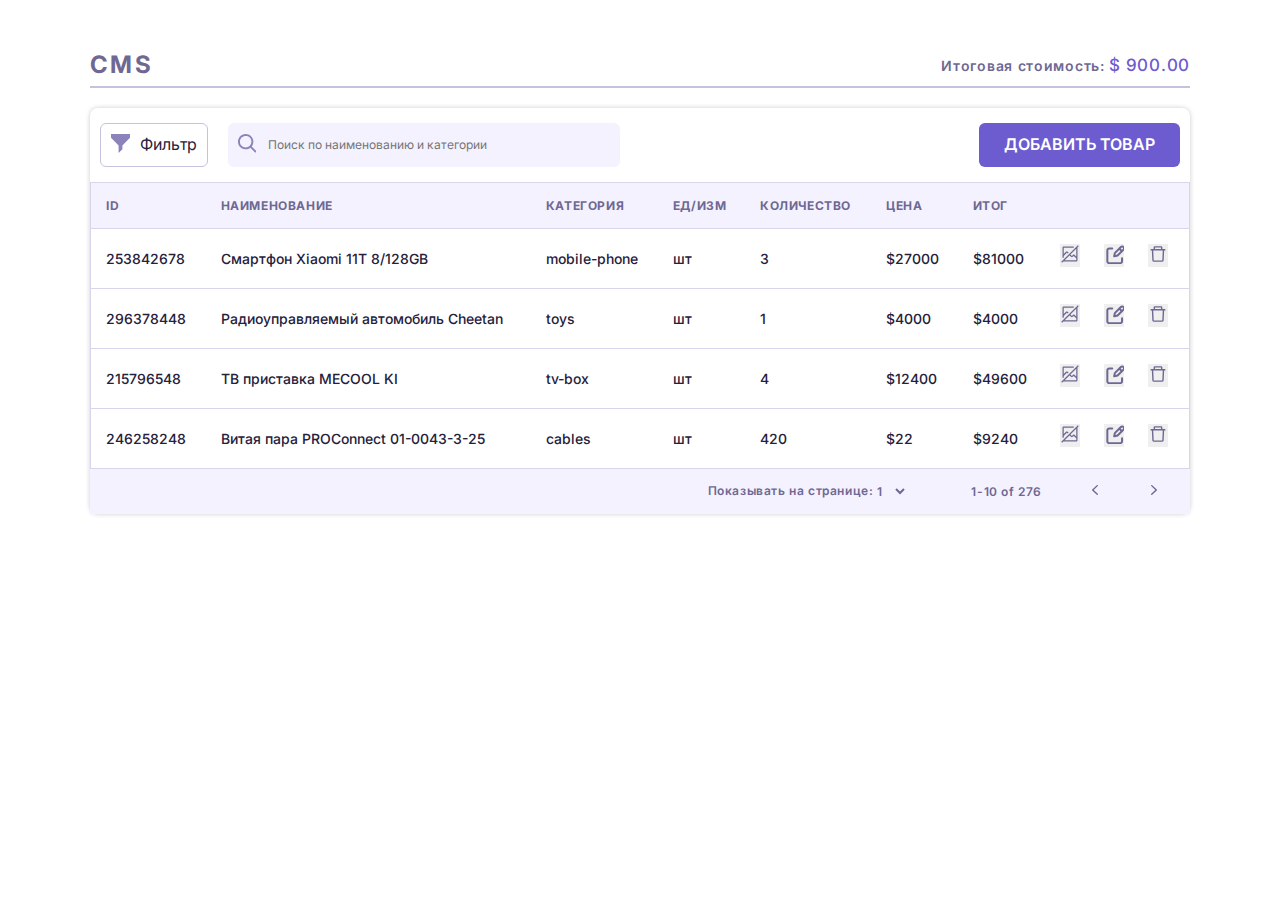
==== commit 48105f9a: "add index and js" ====
--- a/index.html
+++ b/index.html
@@ -1,551 +1,368 @@
-<!doctype html>
+<!DOCTYPE html>
 <html lang="ru">
-<head>
-  <meta charset="UTF-8">
-  <meta name="viewport"
-  content="width=device-width, user-scalable=no, initial-scale=1.0, maximum-scale=1.0, minimum-scale=1.0">
-  <meta http-equiv="X-UA-Compatible" content="ie=edge">
-	<link rel="preconnect" href="https://fonts.googleapis.com">
-	<link rel="preconnect" href="https://fonts.gstatic.com" crossorigin>
-	<link href="https://fonts.googleapis.com/css2?family=Inter:wght@600;700&display=swap" rel="stylesheet">
-	<link rel="stylesheet" href="css/style.css">
-  <title>Подготовительный урок - 4 модуль</title>
-</head>
-<body>
-<!--Таблица------------------------------------------------------------------------>
-
-	<div class="shell">
-		<div class="shell__box">
-		<div class="shell__wrapper">
-			<h2 class="shell__title">CMS</h2>		
-			<div class="summary__text">Итоговая стоимость: <span class="summary__cost">$ 900.00</span></div>
-		</div>
-		<div class="shell__line"></div>
-		<div class="membrane">
-			<div class="shell__control">
-			<button type="button" class="shell__btn">
-				<a href="#" class="shell__btn--link">
-					<svg width="20" height="20" viewbox="0 0 20 20" fill="currentColor" xmlns="http://www.w3.org/2000/svg">
-						<g clip-path="url(#clip0_1_62)">
-						<path d="M12 12L20 4V0H0V4L8 12V20L12 16V12Z" fill="#8B83BA"/>
-						</g>
-						<defs>
-						<clipPath id="clip0_1_62">
-						<rect width="20" height="20" fill="white"/>
-						</clipPath>
-						</defs>
-					</svg>			
-				</a>
-				<span class="shell__contol--text">Фильтр</span>
-			</button>
-			<div class="shell__search">
-				<a href="#" class="shell__search--link">
-					<svg width="20" height="20" viewbox="0 0 20 20" fill="currentColor" xmlns="http://www.w3.org/2000/svg">
-						<path d="M13.4097 14.8822C11.7399 16.1799 9.63851 16.7922 7.53338 16.5942C5.42824 16.3963 3.47766 15.403 2.07881 13.8166C0.679961 12.2303 -0.0619809 10.1701 0.00405863 8.05565C0.0700982 5.94118 0.939153 3.9314 2.43427 2.43552C3.92939 0.939633 5.93814 0.0701341 8.05152 0.00406071C10.1649 -0.0620127 12.224 0.680308 13.8096 2.07987C15.3951 3.47944 16.3879 5.43102 16.5857 7.53723C16.7836 9.64345 16.1717 11.7459 14.8745 13.4166L19.6936 18.2201C20.1016 18.6267 20.1022 19.2872 19.695 19.6946C19.2878 20.1021 18.6273 20.1017 18.2204 19.6939L13.4201 14.8822H13.4097ZM8.31916 14.5495C9.13773 14.5495 9.94829 14.3882 10.7045 14.0748C11.4608 13.7614 12.148 13.302 12.7268 12.7229C13.3056 12.1438 13.7647 11.4563 14.078 10.6996C14.3913 9.94298 14.5525 9.13201 14.5525 8.31302C14.5525 7.49403 14.3913 6.68306 14.078 5.92641C13.7647 5.16976 13.3056 4.48225 12.7268 3.90314C12.148 3.32402 11.4608 2.86465 10.7045 2.55123C9.94829 2.23782 9.13773 2.07651 8.31916 2.07651C6.66598 2.07651 5.08051 2.73356 3.91153 3.90314C2.74256 5.07271 2.08583 6.659 2.08583 8.31302C2.08583 9.96705 2.74256 11.5533 3.91153 12.7229C5.08051 13.8925 6.66598 14.5495 8.31916 14.5495Z" fill="#8B83BA"/>
-					</svg>
-						
-				</a>
-				<input type="text" class="shell__input" placeholder="Поиск по наименованию и категории">
-			</div>
-		<button type="button" class="summary__button">Добавить товар</button>
-		</div>
-		<div class="overflow">
-			<table class="table" cellpadding="15px">
-				<thead>
-					<tr>
-						<th>ID</th>
-						<th>Наименование</th>
-						<th>Категория</th>
-						<th>ед/изм</th>
-						<th>количество</th>
-						<th>цена</th>
-						<th>ИТОГ</th>
-						<th></th>
-					</tr>
-				</thead>
-				<tbody class="tbody">
-					<tr>
-						<td class="">246016548</td>
-						<td class="">Навигационная система Soundmax</td>
-						<td class="">Техника для дома</td>
-						<td class="">шт</td>
-						<td class="">5</td>
-						<td class="">$100</td>
-						<td class="">$500</td>
-						<td class="tools">
-						<button type="button" class="downloading">
-							<svg width="20" height="20" viewbox="0 0 20 20" fill="currentColor" xmlns="http://www.w3.org/2000/svg" class="svg-color">
-								<path d="M18.75 2.13375L17.8663 1.25L1.25 17.8663L2.13375 18.75L3.38375 17.5H16.25C16.5814 17.4995 16.899 17.3676 17.1333 17.1333C17.3676 16.899 17.4995 16.5814 17.5 16.25V3.38375L18.75 2.13375ZM16.25 16.25H4.63375L9.50437 11.3794L10.9913 12.8663C11.2257 13.1006 11.5435 13.2322 11.875 13.2322C12.2065 13.2322 12.5243 13.1006 12.7587 12.8663L13.75 11.875L16.25 14.3731V16.25ZM16.25 12.605L14.6337 10.9888C14.3993 10.7544 14.0815 10.6228 13.75 10.6228C13.4185 10.6228 13.1007 10.7544 12.8663 10.9888L11.875 11.98L10.3894 10.4944L16.25 4.63375V12.605Z" />
-								<path d="M3.75 13.75V11.875L6.875 8.75187L7.73313 9.61062L8.61812 8.72563L7.75875 7.86625C7.52434 7.63191 7.20646 7.50027 6.875 7.50027C6.54354 7.50027 6.22566 7.63191 5.99125 7.86625L3.75 10.1075V3.75H13.75V2.5H3.75C3.41858 2.50033 3.10083 2.63213 2.86648 2.86648C2.63213 3.10083 2.50033 3.41858 2.5 3.75V13.75H3.75Z"/>
-							</svg>
-						</button>
-						<button type="button" class="edit">
-							<svg width="20" height="20" viewbox="0 0 20 20" fill="none" xmlns="http://www.w3.org/2000/svg" class="svg-color">
-								<g clip-path="url(#clip0_2020_14)">
-								<path d="M15.5629 4.86078L17.6394 6.93629L15.5629 4.86078ZM16.8982 3.03233L11.2834 8.64709C10.9933 8.9368 10.7955 9.3059 10.7148 9.70789L10.1962 12.304L12.7923 11.7844C13.1942 11.704 13.5629 11.5069 13.8531 11.2167L19.4678 5.60196C19.6366 5.43324 19.7704 5.23293 19.8617 5.01248C19.953 4.79203 20 4.55576 20 4.31714C20 4.07853 19.953 3.84225 19.8617 3.6218C19.7704 3.40136 19.6366 3.20105 19.4678 3.03233C19.2991 2.8636 19.0988 2.72976 18.8784 2.63845C18.6579 2.54714 18.4216 2.50014 18.183 2.50014C17.9444 2.50014 17.7081 2.54714 17.4877 2.63845C17.2672 2.72976 17.0669 2.8636 16.8982 3.03233V3.03233Z" stroke="#6E6893" stroke-width="2" stroke-linecap="round" stroke-linejoin="round"/>
-								<path d="M18.0394 14.2648V17.206C18.0394 17.726 17.8328 18.2248 17.4651 18.5925C17.0973 18.9602 16.5986 19.1668 16.0786 19.1668H5.29415C4.77411 19.1668 4.27537 18.9602 3.90765 18.5925C3.53993 18.2248 3.33334 17.726 3.33334 17.206V6.42157C3.33334 5.90154 3.53993 5.4028 3.90765 5.03508C4.27537 4.66735 4.77411 4.46077 5.29415 4.46077H8.23535" stroke="#6E6893" stroke-width="2" stroke-linecap="round" stroke-linejoin="round"/>
-								</g>
-								<defs>
-								<clipPath id="clip0_2020_14">
-								<rect width="20" height="20" fill="white"/>
-								</clipPath>
-								</defs>
-								</svg>
-								
-						</button>
-						<button type="button" class="erase">
-						<svg width="20" height="20" viewbox="0 0 20 20" fill="none" xmlns="http://www.w3.org/2000/svg">
-							<path d="M7.03125 3.59375H6.875C6.96094 3.59375 7.03125 3.52344 7.03125 3.4375V3.59375H12.9688V3.4375C12.9688 3.52344 13.0391 3.59375 13.125 3.59375H12.9688V5H14.375V3.4375C14.375 2.74805 13.8145 2.1875 13.125 2.1875H6.875C6.18555 2.1875 5.625 2.74805 5.625 3.4375V5H7.03125V3.59375ZM16.875 5H3.125C2.7793 5 2.5 5.2793 2.5 5.625V6.25C2.5 6.33594 2.57031 6.40625 2.65625 6.40625H3.83594L4.31836 16.6211C4.34961 17.2871 4.90039 17.8125 5.56641 17.8125H14.4336C15.1016 17.8125 15.6504 17.2891 15.6816 16.6211L16.1641 6.40625H17.3438C17.4297 6.40625 17.5 6.33594 17.5 6.25V5.625C17.5 5.2793 17.2207 5 16.875 5ZM14.2832 16.4062H5.7168L5.24414 6.40625H14.7559L14.2832 16.4062Z" fill="#6E6893"/>
-						</svg>	
-						</button>								
-						</td>
-					</tr>
-					<tr>
-						<td class="">937295527</td>
-						<td class="">Настольная игра “На 4-х ногах”</td>
-						<td class="">Настольные игры</td>
-						<td class="">шт</td>
-						<td class="">12</td>
-						<td class="">$14</td>
-						<td class="">$168</td>
-						<td class="tools">
-							<button type="button" class="downloading">
-								<svg width="20" height="20" viewbox="0 0 20 20" fill="currentColor" xmlns="http://www.w3.org/2000/svg" class="svg-color">
-									<path d="M17.7778 2.22223H2.22223C1.92754 2.22223 1.64493 2.33929 1.43655 2.54767C1.22818 2.75604 1.11111 3.03866 1.11111 3.33334V16.6667C1.11111 16.9614 1.22818 17.244 1.43655 17.4523C1.64493 17.6607 1.92754 17.7778 2.22223 17.7778H17.7778C18.0725 17.7778 18.3551 17.6607 18.5635 17.4523C18.7718 17.244 18.8889 16.9614 18.8889 16.6667V3.33334C18.8889 3.03866 18.7718 2.75604 18.5635 2.54767C18.3551 2.33929 18.0725 2.22223 17.7778 2.22223ZM2.22223 16.6667V3.33334H17.7778V16.6667H2.22223Z"/>
-									<path d="M4.95555 7.77778C5.28518 7.77778 5.60741 7.68003 5.8815 7.49689C6.15558 7.31376 6.3692 7.05346 6.49535 6.74892C6.62149 6.44437 6.6545 6.10926 6.59019 5.78596C6.52588 5.46266 6.36715 5.16569 6.13406 4.9326C5.90097 4.69951 5.604 4.54078 5.2807 4.47647C4.9574 4.41216 4.62228 4.44516 4.31774 4.57131C4.0132 4.69746 3.7529 4.91108 3.56976 5.18516C3.38663 5.45924 3.28888 5.78147 3.28888 6.11111C3.28888 6.55314 3.46447 6.97706 3.77703 7.28962C4.0896 7.60218 4.51352 7.77778 4.95555 7.77778ZM4.95555 5.22222C5.13158 5.22112 5.30399 5.27232 5.45089 5.36932C5.5978 5.46632 5.71259 5.60476 5.78072 5.76708C5.84885 5.9294 5.86725 6.1083 5.83358 6.28109C5.79992 6.45389 5.7157 6.61279 5.59161 6.73766C5.46752 6.86253 5.30915 6.94774 5.13657 6.98249C4.96399 7.01724 4.78498 6.99997 4.62223 6.93285C4.45949 6.86574 4.32033 6.75182 4.22241 6.60552C4.12449 6.45923 4.07222 6.28715 4.07221 6.11111C4.07367 5.87729 4.1672 5.65345 4.33255 5.48811C4.49789 5.32277 4.72172 5.22923 4.95555 5.22778V5.22222Z"/>
-									<path d="M12.6555 8.53889L9.65555 11.5389L7.43332 9.31666C7.32923 9.21319 7.18843 9.15511 7.04166 9.15511C6.89489 9.15511 6.75408 9.21319 6.64999 9.31666L3.28888 12.7222V14.2944L7.0611 10.5222L8.88888 12.3222L6.80555 14.4056H8.33332L13.0278 9.71111L16.6667 13.3333V11.7667L13.4389 8.53889C13.3348 8.43541 13.194 8.37733 13.0472 8.37733C12.9004 8.37733 12.7596 8.43541 12.6555 8.53889Z"/>
-									</svg>
-									
-						</button>
-						<button type="button" class="edit">
-							<svg width="20" height="20" viewbox="0 0 20 20" fill="none" xmlns="http://www.w3.org/2000/svg">
-								<g clip-path="url(#clip0_2020_14)">
-								<path d="M15.5629 4.86078L17.6394 6.93629L15.5629 4.86078ZM16.8982 3.03233L11.2834 8.64709C10.9933 8.9368 10.7955 9.3059 10.7148 9.70789L10.1962 12.304L12.7923 11.7844C13.1942 11.704 13.5629 11.5069 13.8531 11.2167L19.4678 5.60196C19.6366 5.43324 19.7704 5.23293 19.8617 5.01248C19.953 4.79203 20 4.55576 20 4.31714C20 4.07853 19.953 3.84225 19.8617 3.6218C19.7704 3.40136 19.6366 3.20105 19.4678 3.03233C19.2991 2.8636 19.0988 2.72976 18.8784 2.63845C18.6579 2.54714 18.4216 2.50014 18.183 2.50014C17.9444 2.50014 17.7081 2.54714 17.4877 2.63845C17.2672 2.72976 17.0669 2.8636 16.8982 3.03233V3.03233Z" stroke="#6E6893" stroke-width="2" stroke-linecap="round" stroke-linejoin="round"/>
-								<path d="M18.0394 14.2648V17.206C18.0394 17.726 17.8328 18.2248 17.4651 18.5925C17.0973 18.9602 16.5986 19.1668 16.0786 19.1668H5.29415C4.77411 19.1668 4.27537 18.9602 3.90765 18.5925C3.53993 18.2248 3.33334 17.726 3.33334 17.206V6.42157C3.33334 5.90154 3.53993 5.4028 3.90765 5.03508C4.27537 4.66735 4.77411 4.46077 5.29415 4.46077H8.23535" stroke="#6E6893" stroke-width="2" stroke-linecap="round" stroke-linejoin="round"/>
-								</g>
-								<defs>
-								<clipPath id="clip0_2020_14">
-								<rect width="20" height="20" fill="white"/>
-								</clipPath>
-								</defs>
-								</svg>
-								
-						</button>
-						<button type="button" class="erase">
-						<svg width="20" height="20" viewbox="0 0 20 20" fill="none" xmlns="http://www.w3.org/2000/svg">
-							<path d="M7.03125 3.59375H6.875C6.96094 3.59375 7.03125 3.52344 7.03125 3.4375V3.59375H12.9688V3.4375C12.9688 3.52344 13.0391 3.59375 13.125 3.59375H12.9688V5H14.375V3.4375C14.375 2.74805 13.8145 2.1875 13.125 2.1875H6.875C6.18555 2.1875 5.625 2.74805 5.625 3.4375V5H7.03125V3.59375ZM16.875 5H3.125C2.7793 5 2.5 5.2793 2.5 5.625V6.25C2.5 6.33594 2.57031 6.40625 2.65625 6.40625H3.83594L4.31836 16.6211C4.34961 17.2871 4.90039 17.8125 5.56641 17.8125H14.4336C15.1016 17.8125 15.6504 17.2891 15.6816 16.6211L16.1641 6.40625H17.3438C17.4297 6.40625 17.5 6.33594 17.5 6.25V5.625C17.5 5.2793 17.2207 5 16.875 5ZM14.2832 16.4062H5.7168L5.24414 6.40625H14.7559L14.2832 16.4062Z" fill="#6E6893"/>
-						</svg>
-							
-						</button>		
-						</td>
-					</tr>
-					<tr>
-						<td class="">246016548</td>
-						<td class="">Навигационная система Soundmax</td>
-						<td class="">Техника для дома</td>
-						<td class="">шт</td>
-						<td class="">5</td>
-						<td class="">$100</td>
-						<td class="">$500</td>
-						<td class="tools">
-						<button type="button" class="downloading">
-								<svg width="20" height="20" viewbox="0 0 20 20" fill="currentColor" xmlns="http://www.w3.org/2000/svg" class="svg-color">
-									<path d="M17.7778 2.22223H2.22223C1.92754 2.22223 1.64493 2.33929 1.43655 2.54767C1.22818 2.75604 1.11111 3.03866 1.11111 3.33334V16.6667C1.11111 16.9614 1.22818 17.244 1.43655 17.4523C1.64493 17.6607 1.92754 17.7778 2.22223 17.7778H17.7778C18.0725 17.7778 18.3551 17.6607 18.5635 17.4523C18.7718 17.244 18.8889 16.9614 18.8889 16.6667V3.33334C18.8889 3.03866 18.7718 2.75604 18.5635 2.54767C18.3551 2.33929 18.0725 2.22223 17.7778 2.22223ZM2.22223 16.6667V3.33334H17.7778V16.6667H2.22223Z"/>
-									<path d="M4.95555 7.77778C5.28518 7.77778 5.60741 7.68003 5.8815 7.49689C6.15558 7.31376 6.3692 7.05346 6.49535 6.74892C6.62149 6.44437 6.6545 6.10926 6.59019 5.78596C6.52588 5.46266 6.36715 5.16569 6.13406 4.9326C5.90097 4.69951 5.604 4.54078 5.2807 4.47647C4.9574 4.41216 4.62228 4.44516 4.31774 4.57131C4.0132 4.69746 3.7529 4.91108 3.56976 5.18516C3.38663 5.45924 3.28888 5.78147 3.28888 6.11111C3.28888 6.55314 3.46447 6.97706 3.77703 7.28962C4.0896 7.60218 4.51352 7.77778 4.95555 7.77778ZM4.95555 5.22222C5.13158 5.22112 5.30399 5.27232 5.45089 5.36932C5.5978 5.46632 5.71259 5.60476 5.78072 5.76708C5.84885 5.9294 5.86725 6.1083 5.83358 6.28109C5.79992 6.45389 5.7157 6.61279 5.59161 6.73766C5.46752 6.86253 5.30915 6.94774 5.13657 6.98249C4.96399 7.01724 4.78498 6.99997 4.62223 6.93285C4.45949 6.86574 4.32033 6.75182 4.22241 6.60552C4.12449 6.45923 4.07222 6.28715 4.07221 6.11111C4.07367 5.87729 4.1672 5.65345 4.33255 5.48811C4.49789 5.32277 4.72172 5.22923 4.95555 5.22778V5.22222Z"/>
-									<path d="M12.6555 8.53889L9.65555 11.5389L7.43332 9.31666C7.32923 9.21319 7.18843 9.15511 7.04166 9.15511C6.89489 9.15511 6.75408 9.21319 6.64999 9.31666L3.28888 12.7222V14.2944L7.0611 10.5222L8.88888 12.3222L6.80555 14.4056H8.33332L13.0278 9.71111L16.6667 13.3333V11.7667L13.4389 8.53889C13.3348 8.43541 13.194 8.37733 13.0472 8.37733C12.9004 8.37733 12.7596 8.43541 12.6555 8.53889Z"/>
-									</svg>
-									
-						</button>
-						<button type="button" class="edit">
-							<svg width="20" height="20" viewBox="0 0 20 20" fill="none" xmlns="http://www.w3.org/2000/svg">
-								<g clip-path="url(#clip0_2020_14)">
-								<path d="M15.5629 4.86078L17.6394 6.93629L15.5629 4.86078ZM16.8982 3.03233L11.2834 8.64709C10.9933 8.9368 10.7955 9.3059 10.7148 9.70789L10.1962 12.304L12.7923 11.7844C13.1942 11.704 13.5629 11.5069 13.8531 11.2167L19.4678 5.60196C19.6366 5.43324 19.7704 5.23293 19.8617 5.01248C19.953 4.79203 20 4.55576 20 4.31714C20 4.07853 19.953 3.84225 19.8617 3.6218C19.7704 3.40136 19.6366 3.20105 19.4678 3.03233C19.2991 2.8636 19.0988 2.72976 18.8784 2.63845C18.6579 2.54714 18.4216 2.50014 18.183 2.50014C17.9444 2.50014 17.7081 2.54714 17.4877 2.63845C17.2672 2.72976 17.0669 2.8636 16.8982 3.03233V3.03233Z" stroke="#6E6893" stroke-width="2" stroke-linecap="round" stroke-linejoin="round"/>
-								<path d="M18.0394 14.2648V17.206C18.0394 17.726 17.8328 18.2248 17.4651 18.5925C17.0973 18.9602 16.5986 19.1668 16.0786 19.1668H5.29415C4.77411 19.1668 4.27537 18.9602 3.90765 18.5925C3.53993 18.2248 3.33334 17.726 3.33334 17.206V6.42157C3.33334 5.90154 3.53993 5.4028 3.90765 5.03508C4.27537 4.66735 4.77411 4.46077 5.29415 4.46077H8.23535" stroke="#6E6893" stroke-width="2" stroke-linecap="round" stroke-linejoin="round"/>
-								</g>
-								<defs>
-								<clipPath id="clip0_2020_14">
-								<rect width="20" height="20" fill="white"/>
-								</clipPath>
-								</defs>
-								</svg>
-								
-						</button>
-						<button type="button" class="erase">
-						<svg width="20" height="20" viewBox="0 0 20 20" fill="none" xmlns="http://www.w3.org/2000/svg">
-							<path d="M7.03125 3.59375H6.875C6.96094 3.59375 7.03125 3.52344 7.03125 3.4375V3.59375H12.9688V3.4375C12.9688 3.52344 13.0391 3.59375 13.125 3.59375H12.9688V5H14.375V3.4375C14.375 2.74805 13.8145 2.1875 13.125 2.1875H6.875C6.18555 2.1875 5.625 2.74805 5.625 3.4375V5H7.03125V3.59375ZM16.875 5H3.125C2.7793 5 2.5 5.2793 2.5 5.625V6.25C2.5 6.33594 2.57031 6.40625 2.65625 6.40625H3.83594L4.31836 16.6211C4.34961 17.2871 4.90039 17.8125 5.56641 17.8125H14.4336C15.1016 17.8125 15.6504 17.2891 15.6816 16.6211L16.1641 6.40625H17.3438C17.4297 6.40625 17.5 6.33594 17.5 6.25V5.625C17.5 5.2793 17.2207 5 16.875 5ZM14.2832 16.4062H5.7168L5.24414 6.40625H14.7559L14.2832 16.4062Z" fill="#6E6893"/>
-						</svg>
-							
-						</button>									
-						</td>
-					</tr>
-					<tr>
-						<td class="">246016548</td>
-						<td class="">Навигационная система Soundmax</td>
-						<td class="">Техника для дома</td>
-						<td class="">шт</td>
-						<td class="">5</td>
-						<td class="">$100</td>
-						<td class="">$500</td>
-						<td class="tools">
-							<button type="button" class="downloading">
-								<svg width="20" height="20" viewbox="0 0 20 20" fill="currentColor" xmlns="http://www.w3.org/2000/svg" class="svg-color">
-									<path d="M18.75 2.13375L17.8663 1.25L1.25 17.8663L2.13375 18.75L3.38375 17.5H16.25C16.5814 17.4995 16.899 17.3676 17.1333 17.1333C17.3676 16.899 17.4995 16.5814 17.5 16.25V3.38375L18.75 2.13375ZM16.25 16.25H4.63375L9.50437 11.3794L10.9913 12.8663C11.2257 13.1006 11.5435 13.2322 11.875 13.2322C12.2065 13.2322 12.5243 13.1006 12.7587 12.8663L13.75 11.875L16.25 14.3731V16.25ZM16.25 12.605L14.6337 10.9888C14.3993 10.7544 14.0815 10.6228 13.75 10.6228C13.4185 10.6228 13.1007 10.7544 12.8663 10.9888L11.875 11.98L10.3894 10.4944L16.25 4.63375V12.605Z"/>
-									<path d="M3.75 13.75V11.875L6.875 8.75187L7.73313 9.61062L8.61812 8.72563L7.75875 7.86625C7.52434 7.63191 7.20646 7.50027 6.875 7.50027C6.54354 7.50027 6.22566 7.63191 5.99125 7.86625L3.75 10.1075V3.75H13.75V2.5H3.75C3.41858 2.50033 3.10083 2.63213 2.86648 2.86648C2.63213 3.10083 2.50033 3.41858 2.5 3.75V13.75H3.75Z"/>
-								</svg>
-						</button>
-						<button type="button" class="edit">
-							<svg width="20" height="20" viewBox="0 0 20 20" fill="none" xmlns="http://www.w3.org/2000/svg">
-								<g clip-path="url(#clip0_2020_14)">
-								<path d="M15.5629 4.86078L17.6394 6.93629L15.5629 4.86078ZM16.8982 3.03233L11.2834 8.64709C10.9933 8.9368 10.7955 9.3059 10.7148 9.70789L10.1962 12.304L12.7923 11.7844C13.1942 11.704 13.5629 11.5069 13.8531 11.2167L19.4678 5.60196C19.6366 5.43324 19.7704 5.23293 19.8617 5.01248C19.953 4.79203 20 4.55576 20 4.31714C20 4.07853 19.953 3.84225 19.8617 3.6218C19.7704 3.40136 19.6366 3.20105 19.4678 3.03233C19.2991 2.8636 19.0988 2.72976 18.8784 2.63845C18.6579 2.54714 18.4216 2.50014 18.183 2.50014C17.9444 2.50014 17.7081 2.54714 17.4877 2.63845C17.2672 2.72976 17.0669 2.8636 16.8982 3.03233V3.03233Z" stroke="#6E6893" stroke-width="2" stroke-linecap="round" stroke-linejoin="round"/>
-								<path d="M18.0394 14.2648V17.206C18.0394 17.726 17.8328 18.2248 17.4651 18.5925C17.0973 18.9602 16.5986 19.1668 16.0786 19.1668H5.29415C4.77411 19.1668 4.27537 18.9602 3.90765 18.5925C3.53993 18.2248 3.33334 17.726 3.33334 17.206V6.42157C3.33334 5.90154 3.53993 5.4028 3.90765 5.03508C4.27537 4.66735 4.77411 4.46077 5.29415 4.46077H8.23535" stroke="#6E6893" stroke-width="2" stroke-linecap="round" stroke-linejoin="round"/>
-								</g>
-								<defs>
-								<clipPath id="clip0_2020_14">
-								<rect width="20" height="20" fill="white"/>
-								</clipPath>
-								</defs>
-								</svg>
-								
-						</button>
-						<button type="button" class="erase">
-						<svg width="20" height="20" viewBox="0 0 20 20" fill="none" xmlns="http://www.w3.org/2000/svg">
-							<path d="M7.03125 3.59375H6.875C6.96094 3.59375 7.03125 3.52344 7.03125 3.4375V3.59375H12.9688V3.4375C12.9688 3.52344 13.0391 3.59375 13.125 3.59375H12.9688V5H14.375V3.4375C14.375 2.74805 13.8145 2.1875 13.125 2.1875H6.875C6.18555 2.1875 5.625 2.74805 5.625 3.4375V5H7.03125V3.59375ZM16.875 5H3.125C2.7793 5 2.5 5.2793 2.5 5.625V6.25C2.5 6.33594 2.57031 6.40625 2.65625 6.40625H3.83594L4.31836 16.6211C4.34961 17.2871 4.90039 17.8125 5.56641 17.8125H14.4336C15.1016 17.8125 15.6504 17.2891 15.6816 16.6211L16.1641 6.40625H17.3438C17.4297 6.40625 17.5 6.33594 17.5 6.25V5.625C17.5 5.2793 17.2207 5 16.875 5ZM14.2832 16.4062H5.7168L5.24414 6.40625H14.7559L14.2832 16.4062Z" fill="#6E6893"/>
-						</svg>
-							
-						</button>							
-						</td>
-					</tr>
-					<tr>
-						<td class="">246016548</td>
-						<td class="">Навигационная система Soundmax</td>
-						<td class="">Техника для дома</td>
-						<td class="">шт</td>
-						<td class="">5</td>
-						<td class="">$100</td>
-						<td class="">$500</td>
-						<td class="tools">
-							<button type="button" class="downloading">
-								<svg width="20" height="20" viewBox="0 0 20 20" fill="currentColor" xmlns="http://www.w3.org/2000/svg" class="svg-color">
-									<path d="M18.75 2.13375L17.8663 1.25L1.25 17.8663L2.13375 18.75L3.38375 17.5H16.25C16.5814 17.4995 16.899 17.3676 17.1333 17.1333C17.3676 16.899 17.4995 16.5814 17.5 16.25V3.38375L18.75 2.13375ZM16.25 16.25H4.63375L9.50437 11.3794L10.9913 12.8663C11.2257 13.1006 11.5435 13.2322 11.875 13.2322C12.2065 13.2322 12.5243 13.1006 12.7587 12.8663L13.75 11.875L16.25 14.3731V16.25ZM16.25 12.605L14.6337 10.9888C14.3993 10.7544 14.0815 10.6228 13.75 10.6228C13.4185 10.6228 13.1007 10.7544 12.8663 10.9888L11.875 11.98L10.3894 10.4944L16.25 4.63375V12.605Z"/>
-									<path d="M3.75 13.75V11.875L6.875 8.75187L7.73313 9.61062L8.61812 8.72563L7.75875 7.86625C7.52434 7.63191 7.20646 7.50027 6.875 7.50027C6.54354 7.50027 6.22566 7.63191 5.99125 7.86625L3.75 10.1075V3.75H13.75V2.5H3.75C3.41858 2.50033 3.10083 2.63213 2.86648 2.86648C2.63213 3.10083 2.50033 3.41858 2.5 3.75V13.75H3.75Z"/>
-								</svg>
-						</button>
-						<button type="button" class="edit">
-							<svg width="20" height="20" viewBox="0 0 20 20" fill="none" xmlns="http://www.w3.org/2000/svg">
-								<g clip-path="url(#clip0_2020_14)">
-								<path d="M15.5629 4.86078L17.6394 6.93629L15.5629 4.86078ZM16.8982 3.03233L11.2834 8.64709C10.9933 8.9368 10.7955 9.3059 10.7148 9.70789L10.1962 12.304L12.7923 11.7844C13.1942 11.704 13.5629 11.5069 13.8531 11.2167L19.4678 5.60196C19.6366 5.43324 19.7704 5.23293 19.8617 5.01248C19.953 4.79203 20 4.55576 20 4.31714C20 4.07853 19.953 3.84225 19.8617 3.6218C19.7704 3.40136 19.6366 3.20105 19.4678 3.03233C19.2991 2.8636 19.0988 2.72976 18.8784 2.63845C18.6579 2.54714 18.4216 2.50014 18.183 2.50014C17.9444 2.50014 17.7081 2.54714 17.4877 2.63845C17.2672 2.72976 17.0669 2.8636 16.8982 3.03233V3.03233Z" stroke="#6E6893" stroke-width="2" stroke-linecap="round" stroke-linejoin="round"/>
-								<path d="M18.0394 14.2648V17.206C18.0394 17.726 17.8328 18.2248 17.4651 18.5925C17.0973 18.9602 16.5986 19.1668 16.0786 19.1668H5.29415C4.77411 19.1668 4.27537 18.9602 3.90765 18.5925C3.53993 18.2248 3.33334 17.726 3.33334 17.206V6.42157C3.33334 5.90154 3.53993 5.4028 3.90765 5.03508C4.27537 4.66735 4.77411 4.46077 5.29415 4.46077H8.23535" stroke="#6E6893" stroke-width="2" stroke-linecap="round" stroke-linejoin="round"/>
-								</g>
-								<defs>
-								<clipPath id="clip0_2020_14">
-								<rect width="20" height="20" fill="white"/>
-								</clipPath>
-								</defs>
-								</svg>
-								
-						</button>
-						<button type="button" class="erase">
-						<svg width="20" height="20" viewBox="0 0 20 20" fill="none" xmlns="http://www.w3.org/2000/svg">
-							<path d="M7.03125 3.59375H6.875C6.96094 3.59375 7.03125 3.52344 7.03125 3.4375V3.59375H12.9688V3.4375C12.9688 3.52344 13.0391 3.59375 13.125 3.59375H12.9688V5H14.375V3.4375C14.375 2.74805 13.8145 2.1875 13.125 2.1875H6.875C6.18555 2.1875 5.625 2.74805 5.625 3.4375V5H7.03125V3.59375ZM16.875 5H3.125C2.7793 5 2.5 5.2793 2.5 5.625V6.25C2.5 6.33594 2.57031 6.40625 2.65625 6.40625H3.83594L4.31836 16.6211C4.34961 17.2871 4.90039 17.8125 5.56641 17.8125H14.4336C15.1016 17.8125 15.6504 17.2891 15.6816 16.6211L16.1641 6.40625H17.3438C17.4297 6.40625 17.5 6.33594 17.5 6.25V5.625C17.5 5.2793 17.2207 5 16.875 5ZM14.2832 16.4062H5.7168L5.24414 6.40625H14.7559L14.2832 16.4062Z" fill="#6E6893"/>
-						</svg>
-							
-						</button>						
-						</td>
-					</tr>
-					<tr>
-						<td class="">246016548</td>
-						<td class="">Навигационная система Soundmax</td>
-						<td class="">Техника для дома</td>
-						<td class="">шт</td>
-						<td class="">5</td>
-						<td class="">$100</td>
-						<td class="">$500</td>
-						<td class="tools">
-							<button type="button" class="downloading">
-								<svg width="20" height="20" viewbox="0 0 20 20" fill="currentColor" xmlns="http://www.w3.org/2000/svg" class="svg-color">
-									<path d="M18.75 2.13375L17.8663 1.25L1.25 17.8663L2.13375 18.75L3.38375 17.5H16.25C16.5814 17.4995 16.899 17.3676 17.1333 17.1333C17.3676 16.899 17.4995 16.5814 17.5 16.25V3.38375L18.75 2.13375ZM16.25 16.25H4.63375L9.50437 11.3794L10.9913 12.8663C11.2257 13.1006 11.5435 13.2322 11.875 13.2322C12.2065 13.2322 12.5243 13.1006 12.7587 12.8663L13.75 11.875L16.25 14.3731V16.25ZM16.25 12.605L14.6337 10.9888C14.3993 10.7544 14.0815 10.6228 13.75 10.6228C13.4185 10.6228 13.1007 10.7544 12.8663 10.9888L11.875 11.98L10.3894 10.4944L16.25 4.63375V12.605Z"/>
-									<path d="M3.75 13.75V11.875L6.875 8.75187L7.73313 9.61062L8.61812 8.72563L7.75875 7.86625C7.52434 7.63191 7.20646 7.50027 6.875 7.50027C6.54354 7.50027 6.22566 7.63191 5.99125 7.86625L3.75 10.1075V3.75H13.75V2.5H3.75C3.41858 2.50033 3.10083 2.63213 2.86648 2.86648C2.63213 3.10083 2.50033 3.41858 2.5 3.75V13.75H3.75Z"/>
-								</svg>
-						</button>
-						<button type="button" class="edit">
-							<svg width="20" height="20" viewBox="0 0 20 20" fill="none" xmlns="http://www.w3.org/2000/svg">
-								<g clip-path="url(#clip0_2020_14)">
-								<path d="M15.5629 4.86078L17.6394 6.93629L15.5629 4.86078ZM16.8982 3.03233L11.2834 8.64709C10.9933 8.9368 10.7955 9.3059 10.7148 9.70789L10.1962 12.304L12.7923 11.7844C13.1942 11.704 13.5629 11.5069 13.8531 11.2167L19.4678 5.60196C19.6366 5.43324 19.7704 5.23293 19.8617 5.01248C19.953 4.79203 20 4.55576 20 4.31714C20 4.07853 19.953 3.84225 19.8617 3.6218C19.7704 3.40136 19.6366 3.20105 19.4678 3.03233C19.2991 2.8636 19.0988 2.72976 18.8784 2.63845C18.6579 2.54714 18.4216 2.50014 18.183 2.50014C17.9444 2.50014 17.7081 2.54714 17.4877 2.63845C17.2672 2.72976 17.0669 2.8636 16.8982 3.03233V3.03233Z" stroke="#6E6893" stroke-width="2" stroke-linecap="round" stroke-linejoin="round"/>
-								<path d="M18.0394 14.2648V17.206C18.0394 17.726 17.8328 18.2248 17.4651 18.5925C17.0973 18.9602 16.5986 19.1668 16.0786 19.1668H5.29415C4.77411 19.1668 4.27537 18.9602 3.90765 18.5925C3.53993 18.2248 3.33334 17.726 3.33334 17.206V6.42157C3.33334 5.90154 3.53993 5.4028 3.90765 5.03508C4.27537 4.66735 4.77411 4.46077 5.29415 4.46077H8.23535" stroke="#6E6893" stroke-width="2" stroke-linecap="round" stroke-linejoin="round"/>
-								</g>
-								<defs>
-								<clipPath id="clip0_2020_14">
-								<rect width="20" height="20" fill="white"/>
-								</clipPath>
-								</defs>
-								</svg>
-								
-						</button>
-						<button type="button" class="erase">
-						<svg width="20" height="20" viewBox="0 0 20 20" fill="none" xmlns="http://www.w3.org/2000/svg">
-							<path d="M7.03125 3.59375H6.875C6.96094 3.59375 7.03125 3.52344 7.03125 3.4375V3.59375H12.9688V3.4375C12.9688 3.52344 13.0391 3.59375 13.125 3.59375H12.9688V5H14.375V3.4375C14.375 2.74805 13.8145 2.1875 13.125 2.1875H6.875C6.18555 2.1875 5.625 2.74805 5.625 3.4375V5H7.03125V3.59375ZM16.875 5H3.125C2.7793 5 2.5 5.2793 2.5 5.625V6.25C2.5 6.33594 2.57031 6.40625 2.65625 6.40625H3.83594L4.31836 16.6211C4.34961 17.2871 4.90039 17.8125 5.56641 17.8125H14.4336C15.1016 17.8125 15.6504 17.2891 15.6816 16.6211L16.1641 6.40625H17.3438C17.4297 6.40625 17.5 6.33594 17.5 6.25V5.625C17.5 5.2793 17.2207 5 16.875 5ZM14.2832 16.4062H5.7168L5.24414 6.40625H14.7559L14.2832 16.4062Z" fill="#6E6893"/>
-						</svg>
-							
-						</button>						
-						</td>
-					</tr>
-					<tr>
-						<td class="number-product">246016548</td>
-						<td class="title-product">Навигационная система Soundmax</td>
-						<td class="category-product">Техника для дома</td>
-						<td class="units-product">шт</td>
-						<td class="count-product">5</td>
-						<td class="price-product">$100</td>
-						<td class="total-price-product">$500</td>
-						<td class="tools">
-							<button type="button" class="downloading">
-								<svg width="20" height="20" viewbox="0 0 20 20" fill="currentColor" xmlns="http://www.w3.org/2000/svg" class="svg-color">
-									<path d="M18.75 2.13375L17.8663 1.25L1.25 17.8663L2.13375 18.75L3.38375 17.5H16.25C16.5814 17.4995 16.899 17.3676 17.1333 17.1333C17.3676 16.899 17.4995 16.5814 17.5 16.25V3.38375L18.75 2.13375ZM16.25 16.25H4.63375L9.50437 11.3794L10.9913 12.8663C11.2257 13.1006 11.5435 13.2322 11.875 13.2322C12.2065 13.2322 12.5243 13.1006 12.7587 12.8663L13.75 11.875L16.25 14.3731V16.25ZM16.25 12.605L14.6337 10.9888C14.3993 10.7544 14.0815 10.6228 13.75 10.6228C13.4185 10.6228 13.1007 10.7544 12.8663 10.9888L11.875 11.98L10.3894 10.4944L16.25 4.63375V12.605Z"/>
-									<path d="M3.75 13.75V11.875L6.875 8.75187L7.73313 9.61062L8.61812 8.72563L7.75875 7.86625C7.52434 7.63191 7.20646 7.50027 6.875 7.50027C6.54354 7.50027 6.22566 7.63191 5.99125 7.86625L3.75 10.1075V3.75H13.75V2.5H3.75C3.41858 2.50033 3.10083 2.63213 2.86648 2.86648C2.63213 3.10083 2.50033 3.41858 2.5 3.75V13.75H3.75Z"/>
-								</svg>
-						</button>
-						<button type="button" class="edit">
-							<svg width="20" height="20" viewBox="0 0 20 20" fill="none" xmlns="http://www.w3.org/2000/svg">
-								<g clip-path="url(#clip0_2020_14)">
-								<path d="M15.5629 4.86078L17.6394 6.93629L15.5629 4.86078ZM16.8982 3.03233L11.2834 8.64709C10.9933 8.9368 10.7955 9.3059 10.7148 9.70789L10.1962 12.304L12.7923 11.7844C13.1942 11.704 13.5629 11.5069 13.8531 11.2167L19.4678 5.60196C19.6366 5.43324 19.7704 5.23293 19.8617 5.01248C19.953 4.79203 20 4.55576 20 4.31714C20 4.07853 19.953 3.84225 19.8617 3.6218C19.7704 3.40136 19.6366 3.20105 19.4678 3.03233C19.2991 2.8636 19.0988 2.72976 18.8784 2.63845C18.6579 2.54714 18.4216 2.50014 18.183 2.50014C17.9444 2.50014 17.7081 2.54714 17.4877 2.63845C17.2672 2.72976 17.0669 2.8636 16.8982 3.03233V3.03233Z" stroke="#6E6893" stroke-width="2" stroke-linecap="round" stroke-linejoin="round"/>
-								<path d="M18.0394 14.2648V17.206C18.0394 17.726 17.8328 18.2248 17.4651 18.5925C17.0973 18.9602 16.5986 19.1668 16.0786 19.1668H5.29415C4.77411 19.1668 4.27537 18.9602 3.90765 18.5925C3.53993 18.2248 3.33334 17.726 3.33334 17.206V6.42157C3.33334 5.90154 3.53993 5.4028 3.90765 5.03508C4.27537 4.66735 4.77411 4.46077 5.29415 4.46077H8.23535" stroke="#6E6893" stroke-width="2" stroke-linecap="round" stroke-linejoin="round"/>
-								</g>
-								<defs>
-								<clipPath id="clip0_2020_14">
-								<rect width="20" height="20" fill="white"/>
-								</clipPath>
-								</defs>
-								</svg>
-								
-						</button>
-						<button type="button" class="erase">
-						<svg width="20" height="20" viewBox="0 0 20 20" fill="none" xmlns="http://www.w3.org/2000/svg">
-							<path d="M7.03125 3.59375H6.875C6.96094 3.59375 7.03125 3.52344 7.03125 3.4375V3.59375H12.9688V3.4375C12.9688 3.52344 13.0391 3.59375 13.125 3.59375H12.9688V5H14.375V3.4375C14.375 2.74805 13.8145 2.1875 13.125 2.1875H6.875C6.18555 2.1875 5.625 2.74805 5.625 3.4375V5H7.03125V3.59375ZM16.875 5H3.125C2.7793 5 2.5 5.2793 2.5 5.625V6.25C2.5 6.33594 2.57031 6.40625 2.65625 6.40625H3.83594L4.31836 16.6211C4.34961 17.2871 4.90039 17.8125 5.56641 17.8125H14.4336C15.1016 17.8125 15.6504 17.2891 15.6816 16.6211L16.1641 6.40625H17.3438C17.4297 6.40625 17.5 6.33594 17.5 6.25V5.625C17.5 5.2793 17.2207 5 16.875 5ZM14.2832 16.4062H5.7168L5.24414 6.40625H14.7559L14.2832 16.4062Z" fill="#6E6893"/>
-						</svg>
-							
-						</button>		
-						</td>
-					</tr>
-					<tr>
-						<td class="">246016548</td>
-						<td class="">Навигационная система Soundmax</td>
-						<td class="">Техника для дома</td>
-						<td class="">шт</td>
-						<td class="">5</td>
-						<td class="">$100</td>
-						<td class="">$500</td>
-						<td class="tools">
-							<button type="button" class="downloading">
-								<svg width="20" height="20" viewbox="0 0 20 20" fill="currentColor" xmlns="http://www.w3.org/2000/svg" class="svg-color">
-									<path d="M18.75 2.13375L17.8663 1.25L1.25 17.8663L2.13375 18.75L3.38375 17.5H16.25C16.5814 17.4995 16.899 17.3676 17.1333 17.1333C17.3676 16.899 17.4995 16.5814 17.5 16.25V3.38375L18.75 2.13375ZM16.25 16.25H4.63375L9.50437 11.3794L10.9913 12.8663C11.2257 13.1006 11.5435 13.2322 11.875 13.2322C12.2065 13.2322 12.5243 13.1006 12.7587 12.8663L13.75 11.875L16.25 14.3731V16.25ZM16.25 12.605L14.6337 10.9888C14.3993 10.7544 14.0815 10.6228 13.75 10.6228C13.4185 10.6228 13.1007 10.7544 12.8663 10.9888L11.875 11.98L10.3894 10.4944L16.25 4.63375V12.605Z"/>
-									<path d="M3.75 13.75V11.875L6.875 8.75187L7.73313 9.61062L8.61812 8.72563L7.75875 7.86625C7.52434 7.63191 7.20646 7.50027 6.875 7.50027C6.54354 7.50027 6.22566 7.63191 5.99125 7.86625L3.75 10.1075V3.75H13.75V2.5H3.75C3.41858 2.50033 3.10083 2.63213 2.86648 2.86648C2.63213 3.10083 2.50033 3.41858 2.5 3.75V13.75H3.75Z"/>
-								</svg>
-						</button>
-						<button type="button" class="edit">
-							<svg width="20" height="20" viewBox="0 0 20 20" fill="none" xmlns="http://www.w3.org/2000/svg">
-								<g clip-path="url(#clip0_2020_14)">
-								<path d="M15.5629 4.86078L17.6394 6.93629L15.5629 4.86078ZM16.8982 3.03233L11.2834 8.64709C10.9933 8.9368 10.7955 9.3059 10.7148 9.70789L10.1962 12.304L12.7923 11.7844C13.1942 11.704 13.5629 11.5069 13.8531 11.2167L19.4678 5.60196C19.6366 5.43324 19.7704 5.23293 19.8617 5.01248C19.953 4.79203 20 4.55576 20 4.31714C20 4.07853 19.953 3.84225 19.8617 3.6218C19.7704 3.40136 19.6366 3.20105 19.4678 3.03233C19.2991 2.8636 19.0988 2.72976 18.8784 2.63845C18.6579 2.54714 18.4216 2.50014 18.183 2.50014C17.9444 2.50014 17.7081 2.54714 17.4877 2.63845C17.2672 2.72976 17.0669 2.8636 16.8982 3.03233V3.03233Z" stroke="#6E6893" stroke-width="2" stroke-linecap="round" stroke-linejoin="round"/>
-								<path d="M18.0394 14.2648V17.206C18.0394 17.726 17.8328 18.2248 17.4651 18.5925C17.0973 18.9602 16.5986 19.1668 16.0786 19.1668H5.29415C4.77411 19.1668 4.27537 18.9602 3.90765 18.5925C3.53993 18.2248 3.33334 17.726 3.33334 17.206V6.42157C3.33334 5.90154 3.53993 5.4028 3.90765 5.03508C4.27537 4.66735 4.77411 4.46077 5.29415 4.46077H8.23535" stroke="#6E6893" stroke-width="2" stroke-linecap="round" stroke-linejoin="round"/>
-								</g>
-								<defs>
-								<clipPath id="clip0_2020_14">
-								<rect width="20" height="20" fill="white"/>
-								</clipPath>
-								</defs>
-								</svg>
-								
-						</button>
-						<button type="button" class="erase">
-						<svg width="20" height="20" viewBox="0 0 20 20" fill="none" xmlns="http://www.w3.org/2000/svg">
-							<path d="M7.03125 3.59375H6.875C6.96094 3.59375 7.03125 3.52344 7.03125 3.4375V3.59375H12.9688V3.4375C12.9688 3.52344 13.0391 3.59375 13.125 3.59375H12.9688V5H14.375V3.4375C14.375 2.74805 13.8145 2.1875 13.125 2.1875H6.875C6.18555 2.1875 5.625 2.74805 5.625 3.4375V5H7.03125V3.59375ZM16.875 5H3.125C2.7793 5 2.5 5.2793 2.5 5.625V6.25C2.5 6.33594 2.57031 6.40625 2.65625 6.40625H3.83594L4.31836 16.6211C4.34961 17.2871 4.90039 17.8125 5.56641 17.8125H14.4336C15.1016 17.8125 15.6504 17.2891 15.6816 16.6211L16.1641 6.40625H17.3438C17.4297 6.40625 17.5 6.33594 17.5 6.25V5.625C17.5 5.2793 17.2207 5 16.875 5ZM14.2832 16.4062H5.7168L5.24414 6.40625H14.7559L14.2832 16.4062Z" fill="#6E6893"/>
-						</svg>
-							
-						</button>						
-						</td>
-					</tr>
-					<tr>
-						<td class="">246016548</td>
-						<td class="">Навигационная система Soundmax</td>
-						<td class="">Техника для дома</td>
-						<td class="">шт</td>
-						<td class="">5</td>
-						<td class="">$100</td>
-						<td class="">$500</td>
-						<td class="tools">
-							<button type="button" class="downloading">
-								<svg width="20" height="20" viewBox="0 0 20 20" fill="currentColor" xmlns="http://www.w3.org/2000/svg" class="svg-color">
-									<path d="M18.75 2.13375L17.8663 1.25L1.25 17.8663L2.13375 18.75L3.38375 17.5H16.25C16.5814 17.4995 16.899 17.3676 17.1333 17.1333C17.3676 16.899 17.4995 16.5814 17.5 16.25V3.38375L18.75 2.13375ZM16.25 16.25H4.63375L9.50437 11.3794L10.9913 12.8663C11.2257 13.1006 11.5435 13.2322 11.875 13.2322C12.2065 13.2322 12.5243 13.1006 12.7587 12.8663L13.75 11.875L16.25 14.3731V16.25ZM16.25 12.605L14.6337 10.9888C14.3993 10.7544 14.0815 10.6228 13.75 10.6228C13.4185 10.6228 13.1007 10.7544 12.8663 10.9888L11.875 11.98L10.3894 10.4944L16.25 4.63375V12.605Z"/>
-									<path d="M3.75 13.75V11.875L6.875 8.75187L7.73313 9.61062L8.61812 8.72563L7.75875 7.86625C7.52434 7.63191 7.20646 7.50027 6.875 7.50027C6.54354 7.50027 6.22566 7.63191 5.99125 7.86625L3.75 10.1075V3.75H13.75V2.5H3.75C3.41858 2.50033 3.10083 2.63213 2.86648 2.86648C2.63213 3.10083 2.50033 3.41858 2.5 3.75V13.75H3.75Z"/>
-								</svg>
-						</button>
-						<button type="button" class="edit">
-							<svg width="20" height="20" viewBox="0 0 20 20" fill="none" xmlns="http://www.w3.org/2000/svg">
-								<g clip-path="url(#clip0_2020_14)">
-								<path d="M15.5629 4.86078L17.6394 6.93629L15.5629 4.86078ZM16.8982 3.03233L11.2834 8.64709C10.9933 8.9368 10.7955 9.3059 10.7148 9.70789L10.1962 12.304L12.7923 11.7844C13.1942 11.704 13.5629 11.5069 13.8531 11.2167L19.4678 5.60196C19.6366 5.43324 19.7704 5.23293 19.8617 5.01248C19.953 4.79203 20 4.55576 20 4.31714C20 4.07853 19.953 3.84225 19.8617 3.6218C19.7704 3.40136 19.6366 3.20105 19.4678 3.03233C19.2991 2.8636 19.0988 2.72976 18.8784 2.63845C18.6579 2.54714 18.4216 2.50014 18.183 2.50014C17.9444 2.50014 17.7081 2.54714 17.4877 2.63845C17.2672 2.72976 17.0669 2.8636 16.8982 3.03233V3.03233Z" stroke="#6E6893" stroke-width="2" stroke-linecap="round" stroke-linejoin="round"/>
-								<path d="M18.0394 14.2648V17.206C18.0394 17.726 17.8328 18.2248 17.4651 18.5925C17.0973 18.9602 16.5986 19.1668 16.0786 19.1668H5.29415C4.77411 19.1668 4.27537 18.9602 3.90765 18.5925C3.53993 18.2248 3.33334 17.726 3.33334 17.206V6.42157C3.33334 5.90154 3.53993 5.4028 3.90765 5.03508C4.27537 4.66735 4.77411 4.46077 5.29415 4.46077H8.23535" stroke="#6E6893" stroke-width="2" stroke-linecap="round" stroke-linejoin="round"/>
-								</g>
-								<defs>
-								<clipPath id="clip0_2020_14">
-								<rect width="20" height="20" fill="white"/>
-								</clipPath>
-								</defs>
-								</svg>
-								
-						</button>
-						<button type="button" class="erase">
-						<svg width="20" height="20" viewBox="0 0 20 20" fill="none" xmlns="http://www.w3.org/2000/svg">
-							<path d="M7.03125 3.59375H6.875C6.96094 3.59375 7.03125 3.52344 7.03125 3.4375V3.59375H12.9688V3.4375C12.9688 3.52344 13.0391 3.59375 13.125 3.59375H12.9688V5H14.375V3.4375C14.375 2.74805 13.8145 2.1875 13.125 2.1875H6.875C6.18555 2.1875 5.625 2.74805 5.625 3.4375V5H7.03125V3.59375ZM16.875 5H3.125C2.7793 5 2.5 5.2793 2.5 5.625V6.25C2.5 6.33594 2.57031 6.40625 2.65625 6.40625H3.83594L4.31836 16.6211C4.34961 17.2871 4.90039 17.8125 5.56641 17.8125H14.4336C15.1016 17.8125 15.6504 17.2891 15.6816 16.6211L16.1641 6.40625H17.3438C17.4297 6.40625 17.5 6.33594 17.5 6.25V5.625C17.5 5.2793 17.2207 5 16.875 5ZM14.2832 16.4062H5.7168L5.24414 6.40625H14.7559L14.2832 16.4062Z" fill="#6E6893"/>
-						</svg>
-							
-						</button>						
-						</td>
-					</tr>
-					<tr>
-						<td class="">246016548</td>
-						<td class="">Навигационная система Soundmax</td>
-						<td class="">Техника для дома</td>
-						<td class="">шт</td>
-						<td class="">5</td>
-						<td class="">$100</td>
-						<td class="">$500</td>
-						<td class="tools">
-							<button type="button" class="downloading">
-								<svg width="20" height="20" viewbox="0 0 20 20" fill="currentColor" xmlns="http://www.w3.org/2000/svg" class="svg-color">
-									<path d="M18.75 2.13375L17.8663 1.25L1.25 17.8663L2.13375 18.75L3.38375 17.5H16.25C16.5814 17.4995 16.899 17.3676 17.1333 17.1333C17.3676 16.899 17.4995 16.5814 17.5 16.25V3.38375L18.75 2.13375ZM16.25 16.25H4.63375L9.50437 11.3794L10.9913 12.8663C11.2257 13.1006 11.5435 13.2322 11.875 13.2322C12.2065 13.2322 12.5243 13.1006 12.7587 12.8663L13.75 11.875L16.25 14.3731V16.25ZM16.25 12.605L14.6337 10.9888C14.3993 10.7544 14.0815 10.6228 13.75 10.6228C13.4185 10.6228 13.1007 10.7544 12.8663 10.9888L11.875 11.98L10.3894 10.4944L16.25 4.63375V12.605Z"/>
-									<path d="M3.75 13.75V11.875L6.875 8.75187L7.73313 9.61062L8.61812 8.72563L7.75875 7.86625C7.52434 7.63191 7.20646 7.50027 6.875 7.50027C6.54354 7.50027 6.22566 7.63191 5.99125 7.86625L3.75 10.1075V3.75H13.75V2.5H3.75C3.41858 2.50033 3.10083 2.63213 2.86648 2.86648C2.63213 3.10083 2.50033 3.41858 2.5 3.75V13.75H3.75Z"/>
-								</svg>
-						</button>
-						<button type="button" class="edit">
-							<svg width="20" height="20" viewBox="0 0 20 20" fill="none" xmlns="http://www.w3.org/2000/svg">
-								<g clip-path="url(#clip0_2020_14)">
-								<path d="M15.5629 4.86078L17.6394 6.93629L15.5629 4.86078ZM16.8982 3.03233L11.2834 8.64709C10.9933 8.9368 10.7955 9.3059 10.7148 9.70789L10.1962 12.304L12.7923 11.7844C13.1942 11.704 13.5629 11.5069 13.8531 11.2167L19.4678 5.60196C19.6366 5.43324 19.7704 5.23293 19.8617 5.01248C19.953 4.79203 20 4.55576 20 4.31714C20 4.07853 19.953 3.84225 19.8617 3.6218C19.7704 3.40136 19.6366 3.20105 19.4678 3.03233C19.2991 2.8636 19.0988 2.72976 18.8784 2.63845C18.6579 2.54714 18.4216 2.50014 18.183 2.50014C17.9444 2.50014 17.7081 2.54714 17.4877 2.63845C17.2672 2.72976 17.0669 2.8636 16.8982 3.03233V3.03233Z" stroke="#6E6893" stroke-width="2" stroke-linecap="round" stroke-linejoin="round"/>
-								<path d="M18.0394 14.2648V17.206C18.0394 17.726 17.8328 18.2248 17.4651 18.5925C17.0973 18.9602 16.5986 19.1668 16.0786 19.1668H5.29415C4.77411 19.1668 4.27537 18.9602 3.90765 18.5925C3.53993 18.2248 3.33334 17.726 3.33334 17.206V6.42157C3.33334 5.90154 3.53993 5.4028 3.90765 5.03508C4.27537 4.66735 4.77411 4.46077 5.29415 4.46077H8.23535" stroke="#6E6893" stroke-width="2" stroke-linecap="round" stroke-linejoin="round"/>
-								</g>
-								<defs>
-								<clipPath id="clip0_2020_14">
-								<rect width="20" height="20" fill="white"/>
-								</clipPath>
-								</defs>
-								</svg>
-								
-						</button>
-						<button type="button" class="erase">
-						<svg width="20" height="20" viewBox="0 0 20 20" fill="none" xmlns="http://www.w3.org/2000/svg">
-							<path d="M7.03125 3.59375H6.875C6.96094 3.59375 7.03125 3.52344 7.03125 3.4375V3.59375H12.9688V3.4375C12.9688 3.52344 13.0391 3.59375 13.125 3.59375H12.9688V5H14.375V3.4375C14.375 2.74805 13.8145 2.1875 13.125 2.1875H6.875C6.18555 2.1875 5.625 2.74805 5.625 3.4375V5H7.03125V3.59375ZM16.875 5H3.125C2.7793 5 2.5 5.2793 2.5 5.625V6.25C2.5 6.33594 2.57031 6.40625 2.65625 6.40625H3.83594L4.31836 16.6211C4.34961 17.2871 4.90039 17.8125 5.56641 17.8125H14.4336C15.1016 17.8125 15.6504 17.2891 15.6816 16.6211L16.1641 6.40625H17.3438C17.4297 6.40625 17.5 6.33594 17.5 6.25V5.625C17.5 5.2793 17.2207 5 16.875 5ZM14.2832 16.4062H5.7168L5.24414 6.40625H14.7559L14.2832 16.4062Z" fill="#6E6893"/>
-						</svg>
-							
-						</button>							
-						</td>
-					</tr>	
-				</tbody>
-			</table>
-		</div>
-		<div class="footer-table">
-			<div class="footer-table__show--box">
-				<p class="footer-table__show-text">Показывать на странице:</p>
-				<select name="" id="" class="footer-table__show-page" min="1" max="10">
-					<option value="">1</option>
-					<option value="">2</option>
-					<option value="">3</option>
-					<option value="">4</option>
-					<option value="">5</option>
-					<option value="">6</option>
-					<option value="">7</option>
-					<option value="">8</option>
-					<option value="">9</option>
-					<option value="">10</option>
-				</select>
-			</div>
-
-			<p class="footer-table__pages">1-10 of 276</p>
-			<div class="footer-table--buttons">
-				<button type="button" class="footer-table--buttons--left">
-					<svg width="6" height="10" viewBox="0 0 6 10" fill="none" xmlns="http://www.w3.org/2000/svg">
-						<path d="M5.79971 1.10636C6.42812 0.51287 5.43313 -0.426818 4.80472 0.216126L0.196378 4.51891C-0.0654595 4.7662 -0.0654595 5.21131 0.196378 5.4586L4.80472 9.81084C5.43313 10.4043 6.42812 9.46464 5.79971 8.87115L1.71504 5.01348L5.79971 1.10636Z" fill="#6E6893"/>
-						</svg>
-						
-				</button>
-				<button type="button" class="footer-table--buttons--right">
-					<svg width="6" height="10" viewBox="0 0 6 10" fill="none" xmlns="http://www.w3.org/2000/svg">
-						<path d="M0.200293 1.10636C-0.428118 0.51287 0.566866 -0.426818 1.19528 0.216126L5.80362 4.51891C6.06546 4.7662 6.06546 5.21131 5.80362 5.4586L1.19528 9.81084C0.566866 10.4043 -0.428118 9.46464 0.200293 8.87115L4.28496 5.01348L0.200293 1.10636Z" fill="#6E6893"/>
-					</svg>
-				</button>
-			</div>
-		
-		</div>
-
-		</div>
-		</div>
-	</div>
-
-
-<!--Модальное окно------------------------------------------------------------------->
-	<section class="modal">
-		<div class="modal__container">	
-			<h1 class="modal__title">Добавить ТОВАР</h1>
-			<div class="modal__btn">
-				<button type="button" class="modal__btn--button">
-					<svg width="24" height="24" viewbox="0 0 24 24" fill="none" xmlns="http://www.w3.org/2000/svg">
-						<path d="M2 2L22 22" stroke="#6E6893" stroke-width="3" stroke-linecap="round"/>
-						<path d="M2 22L22 2" stroke="#6E6893" stroke-width="3" stroke-linecap="round"/>
-					</svg>			
-				</button>
-			</div>
-			<div class="modal__line"></div>
-			<div class="modal__wrapper">
-				<form action="" class="form">
-					<fieldset class="form__fieldset">
-						<div class="grid-box">
-								<div class="form__item naming">
-									<label for="name" class="form__label">Наименование</label>
-									<input type="text" class="form__input" id="name" name="name" required>
-								</div>
-								<div class="form__item category">
-									<label for="units" class="form__label">Категория</label>
-									<input type="text" class="form__input" id="category" name="units" required>
-								</div>
-								<div class="form__item unit">
-									<label for="units" class="form__label">Единицы измерения</label>
-									<input type="text" class="form__input" id="units" name="units" required>
-								</div>
-								<div class="form__item discount">
-									<label for="discount" class="form__label discount__label">Дисконт</label>
-									<input type="checkbox" class="form__checkbox" value="Дисконт">
-									<input type="text" class="form__input form__iput--short" name="discount"  id="discount" disabled required>
-								</div>
-								<div class="form__item description">
-									<label for="description" class="form__label">Описание</label>
-									<textarea type="text" class="form__input" id="description" rows="6" name="description"></textarea>
-								</div>
-								<div class="form__item count">
-									<label for="count" class="form__label">Количество</label>
-									<input type="number" class="form__input" id="count" name="count">
-								</div>
-								<div class="form__item cost">
-									<label for="cost" class="form__label">Цена</label>
-									<input type="number" class="form__input" id="cost" name="cost">
-								</div>
-								<div class="form__item addfile">
-									Добавить изображение
-									<input type="file" class="form__input form__input--fiolet" placeholder="Добавить изображение">
-								</div>
-						</div>
-					</fieldset>
-				<div class="summary">
-					<div class="summary__text">Итоговая стоимость: <span class="summary__cost">$ 900.00</span></div>
-					<button type="button" class="summary__button">Добавить товар</button>
-				</div>
-
-
-				</form>
-			</div>
-
-		</div>
-	</section>
-
-
-
-
-<script defer src="js/modul5.js"></script>
-</body>
+  <head>
+    <meta charset="UTF-8" />
+    <meta
+      name="viewport"
+      content="width=device-width, user-scalable=no, initial-scale=1.0, maximum-scale=1.0, minimum-scale=1.0"
+    />
+    <meta http-equiv="X-UA-Compatible" content="ie=edge" />
+    <link rel="preconnect" href="https://fonts.googleapis.com" />
+    <link rel="preconnect" href="https://fonts.gstatic.com" crossorigin />
+    <link
+      href="https://fonts.googleapis.com/css2?family=Inter:wght@600;700&display=swap"
+      rel="stylesheet"
+    />
+    <link rel="stylesheet" href="css/style.css" />
+    <title>Подготовительный урок - 4 модуль</title>
+  </head>
+  <body>
+    <!--Таблица------------------------------------------------------------------------>
+
+    <div class="shell">
+      <div class="shell__box">
+        <div class="shell__wrapper">
+          <h2 class="shell__title">CMS</h2>
+          <div class="summary__text">
+            Итоговая стоимость: <span class="summary__cost">$ 900.00</span>
+          </div>
+        </div>
+        <div class="shell__line"></div>
+        <div class="membrane">
+          <div class="shell__control">
+            <button type="button" class="shell__btn">
+              <a href="#" class="shell__btn--link">
+                <svg
+                  width="20"
+                  height="20"
+                  viewbox="0 0 20 20"
+                  fill="currentColor"
+                  xmlns="http://www.w3.org/2000/svg"
+                >
+                  <g clip-path="url(#clip0_1_62)">
+                    <path
+                      d="M12 12L20 4V0H0V4L8 12V20L12 16V12Z"
+                      fill="#8B83BA"
+                    />
+                  </g>
+                  <defs>
+                    <clipPath id="clip0_1_62">
+                      <rect width="20" height="20" fill="white" />
+                    </clipPath>
+                  </defs>
+                </svg>
+              </a>
+              <span class="shell__contol--text">Фильтр</span>
+            </button>
+            <div class="shell__search">
+              <a href="#" class="shell__search--link">
+                <svg
+                  width="20"
+                  height="20"
+                  viewbox="0 0 20 20"
+                  fill="currentColor"
+                  xmlns="http://www.w3.org/2000/svg"
+                >
+                  <path
+                    d="M13.4097 14.8822C11.7399 16.1799 9.63851 16.7922 7.53338 16.5942C5.42824 16.3963 3.47766 15.403 2.07881 13.8166C0.679961 12.2303 -0.0619809 10.1701 0.00405863 8.05565C0.0700982 5.94118 0.939153 3.9314 2.43427 2.43552C3.92939 0.939633 5.93814 0.0701341 8.05152 0.00406071C10.1649 -0.0620127 12.224 0.680308 13.8096 2.07987C15.3951 3.47944 16.3879 5.43102 16.5857 7.53723C16.7836 9.64345 16.1717 11.7459 14.8745 13.4166L19.6936 18.2201C20.1016 18.6267 20.1022 19.2872 19.695 19.6946C19.2878 20.1021 18.6273 20.1017 18.2204 19.6939L13.4201 14.8822H13.4097ZM8.31916 14.5495C9.13773 14.5495 9.94829 14.3882 10.7045 14.0748C11.4608 13.7614 12.148 13.302 12.7268 12.7229C13.3056 12.1438 13.7647 11.4563 14.078 10.6996C14.3913 9.94298 14.5525 9.13201 14.5525 8.31302C14.5525 7.49403 14.3913 6.68306 14.078 5.92641C13.7647 5.16976 13.3056 4.48225 12.7268 3.90314C12.148 3.32402 11.4608 2.86465 10.7045 2.55123C9.94829 2.23782 9.13773 2.07651 8.31916 2.07651C6.66598 2.07651 5.08051 2.73356 3.91153 3.90314C2.74256 5.07271 2.08583 6.659 2.08583 8.31302C2.08583 9.96705 2.74256 11.5533 3.91153 12.7229C5.08051 13.8925 6.66598 14.5495 8.31916 14.5495Z"
+                    fill="#8B83BA"
+                  />
+                </svg>
+              </a>
+              <input
+                type="text"
+                class="shell__input"
+                placeholder="Поиск по наименованию и категории"
+              />
+            </div>
+            <button type="button" class="summary__button">
+              Добавить товар
+            </button>
+          </div>
+          <div class="overflow">
+            <table class="table" cellpadding="15px">
+              <thead>
+                <tr>
+                  <th>ID</th>
+                  <th>Наименование</th>
+                  <th>Категория</th>
+                  <th>ед/изм</th>
+                  <th>количество</th>
+                  <th>цена</th>
+                  <th>ИТОГ</th>
+                  <th></th>
+                </tr>
+              </thead>
+              <tbody class="tbody"></tbody>
+            </table>
+          </div>
+          <div class="footer-table">
+            <div class="footer-table__show--box">
+              <p class="footer-table__show-text">Показывать на странице:</p>
+              <select
+                name=""
+                id=""
+                class="footer-table__show-page"
+                min="1"
+                max="10"
+              >
+                <option value="">1</option>
+                <option value="">2</option>
+                <option value="">3</option>
+                <option value="">4</option>
+                <option value="">5</option>
+                <option value="">6</option>
+                <option value="">7</option>
+                <option value="">8</option>
+                <option value="">9</option>
+                <option value="">10</option>
+              </select>
+            </div>
+
+            <p class="footer-table__pages">1-10 of 276</p>
+            <div class="footer-table--buttons">
+              <button type="button" class="footer-table--buttons--left">
+                <svg
+                  width="6"
+                  height="10"
+                  viewBox="0 0 6 10"
+                  fill="none"
+                  xmlns="http://www.w3.org/2000/svg"
+                >
+                  <path
+                    d="M5.79971 1.10636C6.42812 0.51287 5.43313 -0.426818 4.80472 0.216126L0.196378 4.51891C-0.0654595 4.7662 -0.0654595 5.21131 0.196378 5.4586L4.80472 9.81084C5.43313 10.4043 6.42812 9.46464 5.79971 8.87115L1.71504 5.01348L5.79971 1.10636Z"
+                    fill="#6E6893"
+                  />
+                </svg>
+              </button>
+              <button type="button" class="footer-table--buttons--right">
+                <svg
+                  width="6"
+                  height="10"
+                  viewBox="0 0 6 10"
+                  fill="none"
+                  xmlns="http://www.w3.org/2000/svg"
+                >
+                  <path
+                    d="M0.200293 1.10636C-0.428118 0.51287 0.566866 -0.426818 1.19528 0.216126L5.80362 4.51891C6.06546 4.7662 6.06546 5.21131 5.80362 5.4586L1.19528 9.81084C0.566866 10.4043 -0.428118 9.46464 0.200293 8.87115L4.28496 5.01348L0.200293 1.10636Z"
+                    fill="#6E6893"
+                  />
+                </svg>
+              </button>
+            </div>
+          </div>
+        </div>
+      </div>
+    </div>
+
+    <!--Модальное окно------------------------------------------------------------------->
+    <section class="modal">
+      <tr>
+        <div class="modal__container">
+          <h1 class="modal__title">Добавить ТОВАР</h1>
+          <div class="modal__btn">
+            <button type="button" class="modal__btn--button">
+              <svg
+                width="24"
+                height="24"
+                viewbox="0 0 24 24"
+                fill="none"
+                xmlns="http://www.w3.org/2000/svg"
+              >
+                <path
+                  d="M2 2L22 22"
+                  stroke="#6E6893"
+                  stroke-width="3"
+                  stroke-linecap="round"
+                />
+                <path
+                  d="M2 22L22 2"
+                  stroke="#6E6893"
+                  stroke-width="3"
+                  stroke-linecap="round"
+                />
+              </svg>
+            </button>
+          </div>
+          <div class="modal__line"></div>
+          <div class="modal__wrapper">
+            <form action="" class="form">
+              <fieldset class="form__fieldset">
+                <div class="grid-box">
+                  <div class="form__item naming">
+                    <label for="name" class="form__label">Наименование</label>
+                    <input
+                      type="text"
+                      class="form__input"
+                      id="name"
+                      name="name"
+                      required
+                    />
+                  </div>
+                  <div class="form__item category">
+                    <label for="units" class="form__label">Категория</label>
+                    <input
+                      type="text"
+                      class="form__input"
+                      id="category"
+                      name="units"
+                      required
+                    />
+                  </div>
+                  <div class="form__item unit">
+                    <label for="units" class="form__label"
+                      >Единицы измерения</label
+                    >
+                    <input
+                      type="text"
+                      class="form__input"
+                      id="units"
+                      name="units"
+                      required
+                    />
+                  </div>
+                  <div class="form__item discount">
+                    <label for="discount" class="form__label discount__label"
+                      >Дисконт</label
+                    >
+                    <input
+                      type="checkbox"
+                      class="form__checkbox"
+                      value="Дисконт"
+                    />
+                    <input
+                      type="text"
+                      class="form__input form__iput--short"
+                      name="discount"
+                      id="discount"
+                      disabled
+                      required
+                    />
+                  </div>
+                  <div class="form__item description">
+                    <label for="description" class="form__label"
+                      >Описание</label
+                    >
+                    <textarea
+                      type="text"
+                      class="form__input"
+                      id="description"
+                      rows="6"
+                      name="description"
+                    ></textarea>
+                  </div>
+                  <div class="form__item count">
+                    <label for="count" class="form__label">Количество</label>
+                    <input
+                      type="number"
+                      class="form__input"
+                      id="count"
+                      name="count"
+                    />
+                  </div>
+                  <div class="form__item cost">
+                    <label for="cost" class="form__label">Цена</label>
+                    <input
+                      type="number"
+                      class="form__input"
+                      id="cost"
+                      name="cost"
+                    />
+                  </div>
+                  <div class="form__item addfile">
+                    Добавить изображение
+                    <input
+                      type="file"
+                      class="form__input form__input--fiolet"
+                      placeholder="Добавить изображение"
+                    />
+                  </div>
+                </div>
+              </fieldset>
+              <div class="summary">
+                <div class="summary__text">
+                  Итоговая стоимость:
+                  <span class="summary__cost">$ 900.00</span>
+                </div>
+                <button type="button" class="summary__button">
+                  Добавить товар
+                </button>
+              </div>
+            </form>
+          </div>
+        </div>
+      </tr>
+    </section>
+
+    <template id="row">
+      <tr class="contact">
+        <td class="tools">
+          <button type="button" class="downloading">
+            <svg
+              width="20"
+              height="20"
+              viewbox="0 0 20 20"
+              fill="currentColor"
+              xmlns="http://www.w3.org/2000/svg"
+              class="svg-color"
+            >
+              <path
+                d="M18.75 2.13375L17.8663 1.25L1.25 17.8663L2.13375 18.75L3.38375 17.5H16.25C16.5814 17.4995 16.899 17.3676 17.1333 17.1333C17.3676 16.899 17.4995 16.5814 17.5 16.25V3.38375L18.75 2.13375ZM16.25 16.25H4.63375L9.50437 11.3794L10.9913 12.8663C11.2257 13.1006 11.5435 13.2322 11.875 13.2322C12.2065 13.2322 12.5243 13.1006 12.7587 12.8663L13.75 11.875L16.25 14.3731V16.25ZM16.25 12.605L14.6337 10.9888C14.3993 10.7544 14.0815 10.6228 13.75 10.6228C13.4185 10.6228 13.1007 10.7544 12.8663 10.9888L11.875 11.98L10.3894 10.4944L16.25 4.63375V12.605Z"
+              />
+              <path
+                d="M3.75 13.75V11.875L6.875 8.75187L7.73313 9.61062L8.61812 8.72563L7.75875 7.86625C7.52434 7.63191 7.20646 7.50027 6.875 7.50027C6.54354 7.50027 6.22566 7.63191 5.99125 7.86625L3.75 10.1075V3.75H13.75V2.5H3.75C3.41858 2.50033 3.10083 2.63213 2.86648 2.86648C2.63213 3.10083 2.50033 3.41858 2.5 3.75V13.75H3.75Z"
+              />
+            </svg>
+          </button>
+          <button type="button" class="edit">
+            <svg
+              width="20"
+              height="20"
+              viewBox="0 0 20 20"
+              fill="none"
+              xmlns="http://www.w3.org/2000/svg"
+            >
+              <g clip-path="url(#clip0_2020_14)">
+                <path
+                  d="M15.5629 4.86078L17.6394 6.93629L15.5629 4.86078ZM16.8982 3.03233L11.2834 8.64709C10.9933 8.9368 10.7955 9.3059 10.7148 9.70789L10.1962 12.304L12.7923 11.7844C13.1942 11.704 13.5629 11.5069 13.8531 11.2167L19.4678 5.60196C19.6366 5.43324 19.7704 5.23293 19.8617 5.01248C19.953 4.79203 20 4.55576 20 4.31714C20 4.07853 19.953 3.84225 19.8617 3.6218C19.7704 3.40136 19.6366 3.20105 19.4678 3.03233C19.2991 2.8636 19.0988 2.72976 18.8784 2.63845C18.6579 2.54714 18.4216 2.50014 18.183 2.50014C17.9444 2.50014 17.7081 2.54714 17.4877 2.63845C17.2672 2.72976 17.0669 2.8636 16.8982 3.03233V3.03233Z"
+                  stroke="#6E6893"
+                  stroke-width="2"
+                  stroke-linecap="round"
+                  stroke-linejoin="round"
+                />
+                <path
+                  d="M18.0394 14.2648V17.206C18.0394 17.726 17.8328 18.2248 17.4651 18.5925C17.0973 18.9602 16.5986 19.1668 16.0786 19.1668H5.29415C4.77411 19.1668 4.27537 18.9602 3.90765 18.5925C3.53993 18.2248 3.33334 17.726 3.33334 17.206V6.42157C3.33334 5.90154 3.53993 5.4028 3.90765 5.03508C4.27537 4.66735 4.77411 4.46077 5.29415 4.46077H8.23535"
+                  stroke="#6E6893"
+                  stroke-width="2"
+                  stroke-linecap="round"
+                  stroke-linejoin="round"
+                />
+              </g>
+              <defs>
+                <clipPath id="clip0_2020_14">
+                  <rect width="20" height="20" fill="white" />
+                </clipPath>
+              </defs>
+            </svg>
+          </button>
+          <button type="button" class="erase">
+            <svg
+              width="20"
+              height="20"
+              viewBox="0 0 20 20"
+              fill="none"
+              xmlns="http://www.w3.org/2000/svg"
+            >
+              <path
+                d="M7.03125 3.59375H6.875C6.96094 3.59375 7.03125 3.52344 7.03125 3.4375V3.59375H12.9688V3.4375C12.9688 3.52344 13.0391 3.59375 13.125 3.59375H12.9688V5H14.375V3.4375C14.375 2.74805 13.8145 2.1875 13.125 2.1875H6.875C6.18555 2.1875 5.625 2.74805 5.625 3.4375V5H7.03125V3.59375ZM16.875 5H3.125C2.7793 5 2.5 5.2793 2.5 5.625V6.25C2.5 6.33594 2.57031 6.40625 2.65625 6.40625H3.83594L4.31836 16.6211C4.34961 17.2871 4.90039 17.8125 5.56641 17.8125H14.4336C15.1016 17.8125 15.6504 17.2891 15.6816 16.6211L16.1641 6.40625H17.3438C17.4297 6.40625 17.5 6.33594 17.5 6.25V5.625C17.5 5.2793 17.2207 5 16.875 5ZM14.2832 16.4062H5.7168L5.24414 6.40625H14.7559L14.2832 16.4062Z"
+                fill="#6E6893"
+              />
+            </svg>
+          </button>
+        </td>
+      </tr>
+    </template>
+
+    <script defer src="js/modul5.js"></script>
+  </body>
 </html>
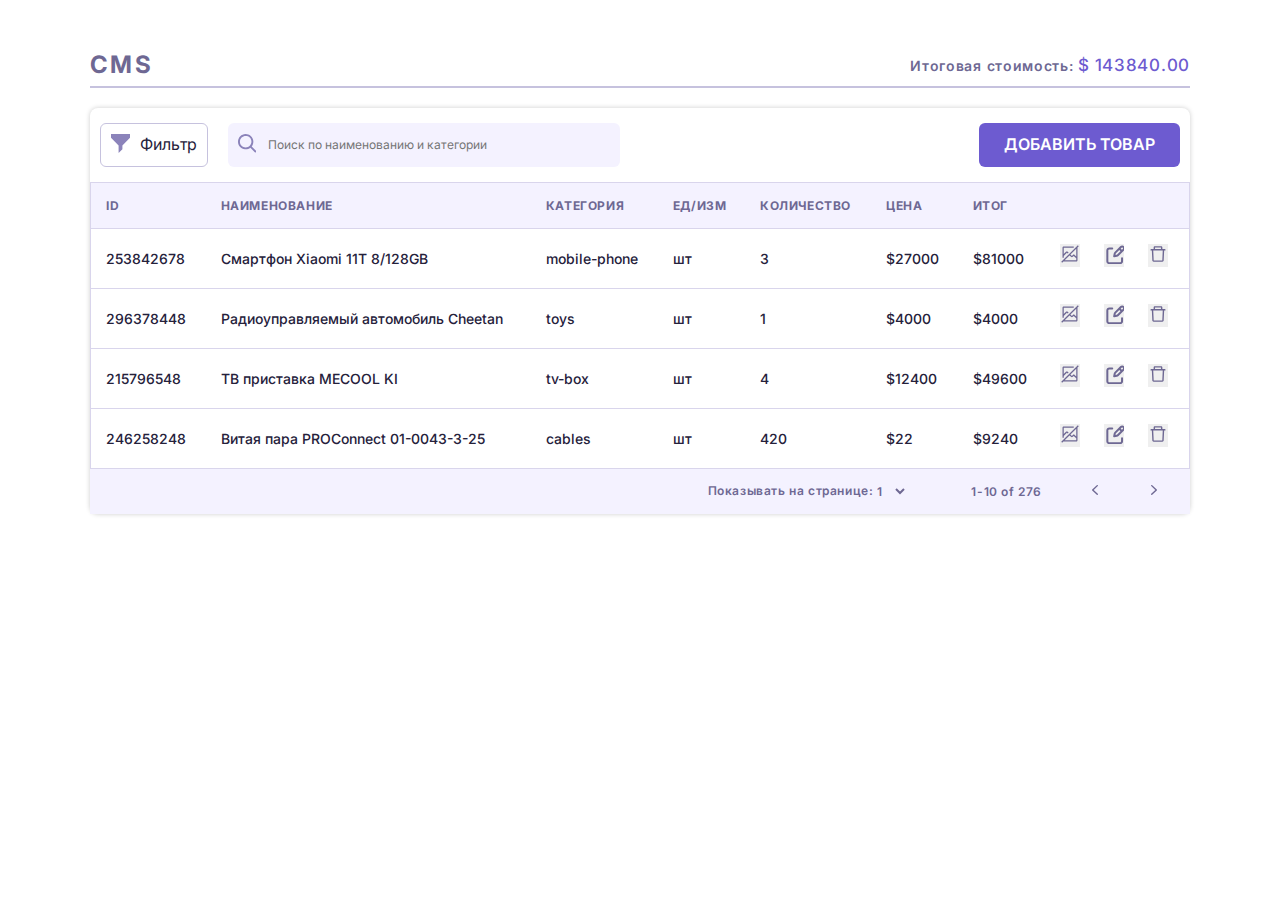
==== commit 9851042c: "add fix js" ====
--- a/index.html
+++ b/index.html
@@ -156,6 +156,7 @@
     </div>
 
     <!--Модальное окно------------------------------------------------------------------->
+
     <section class="modal">
       <tr>
         <div class="modal__container">
@@ -195,7 +196,7 @@
                       type="text"
                       class="form__input"
                       id="name"
-                      name="name"
+                      name="title"
                       required
                     />
                   </div>
@@ -205,7 +206,7 @@
                       type="text"
                       class="form__input"
                       id="category"
-                      name="units"
+                      name="category"
                       required
                     />
                   </div>
@@ -229,6 +230,7 @@
                       type="checkbox"
                       class="form__checkbox"
                       value="Дисконт"
+                      name="flag"
                     />
                     <input
                       type="text"
@@ -266,7 +268,7 @@
                       type="number"
                       class="form__input"
                       id="cost"
-                      name="cost"
+                      name="price"
                     />
                   </div>
                   <div class="form__item addfile">
@@ -282,9 +284,9 @@
               <div class="summary">
                 <div class="summary__text">
                   Итоговая стоимость:
-                  <span class="summary__cost">$ 900.00</span>
+                  <span class="summary__cost" name="summary"></span>
                 </div>
-                <button type="button" class="summary__button">
+                <button type="submit" class="summary__button">
                   Добавить товар
                 </button>
               </div>
